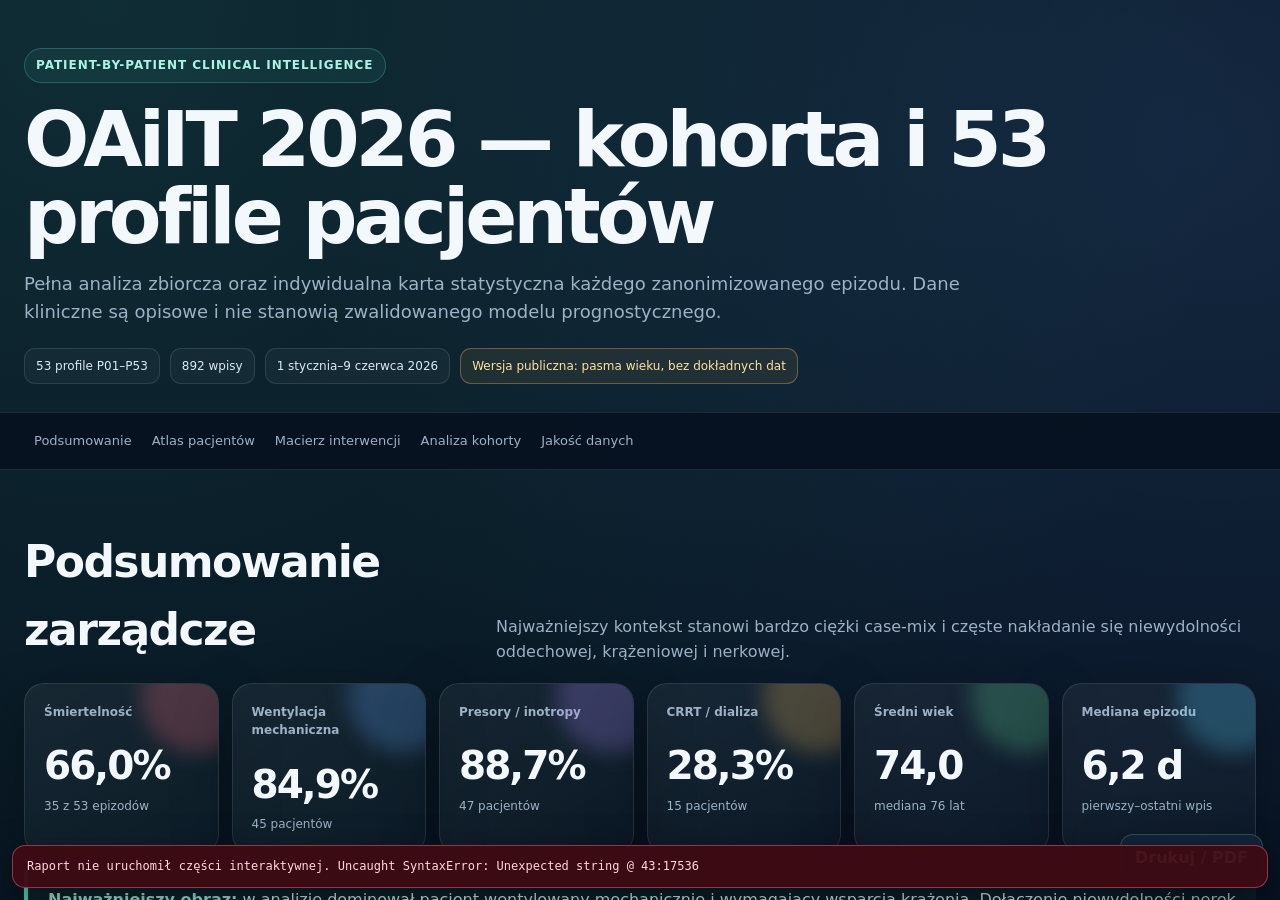
==== raport-oit/index.html @ 773fa081 "Fix iOS report rendering and add runtime diagnostics" ====
<!doctype html>
<html lang="pl">
<head>
<meta charset="utf-8">
<meta name="viewport" content="width=device-width,initial-scale=1,viewport-fit=cover">
<meta name="theme-color" content="#07111f">
<meta http-equiv="Cache-Control" content="no-cache, no-store, must-revalidate">
<meta http-equiv="Pragma" content="no-cache">
<meta http-equiv="Expires" content="0">
<title>OAiIT 2026 — ładowanie atlasu pacjentów</title>
<style>
html,body{height:100%;margin:0;background:#06111f;color:#f3f8fd;font-family:Inter,system-ui,-apple-system,BlinkMacSystemFont,"Segoe UI",sans-serif}
.wrap{height:100%;display:grid;place-items:center;padding:24px;text-align:center;box-sizing:border-box}.card{max-width:520px;padding:28px;border:1px solid rgba(255,255,255,.12);border-radius:22px;background:linear-gradient(145deg,rgba(255,255,255,.06),rgba(255,255,255,.02));box-shadow:0 20px 60px rgba(0,0,0,.35)}.spinner{width:48px;height:48px;border-radius:50%;border:4px solid rgba(255,255,255,.12);border-top-color:#4ad8b8;margin:0 auto 18px;animation:s .8s linear infinite}@keyframes s{to{transform:rotate(360deg)}}h1{font-size:24px;margin:0 0 8px}p{color:#9eb1c5;margin:0}.err{color:#ff9aa6;margin-top:14px;font-size:13px;white-space:pre-wrap}.report-frame{position:fixed;inset:0;width:100%;height:100%;border:0;background:#06111f}.runtime-error{position:fixed;z-index:99999;left:12px;right:12px;bottom:12px;padding:12px 14px;border:1px solid rgba(255,109,125,.45);border-radius:13px;background:rgba(62,11,20,.96);color:#ffd9dd;font:12px/1.45 ui-monospace,SFMono-Regular,Menlo,monospace;box-shadow:0 14px 40px rgba(0,0,0,.45);white-space:pre-wrap}
</style>
</head>
<body>
<div class="wrap" id="loader"><div class="card"><div class="spinner"></div><h1>Ładowanie nowej wersji raportu</h1><p>Atlas 53 pacjentów i analiza kohorty.</p><div class="err" id="err"></div></div></div>
<script>
(async()=>{
  const errorEl=document.getElementById('err');
  try{
    const v='20260711-v3';
    const urls=Array.from({length:7},(_,i)=>`v2/part-${i+1}.txt?${v}`);
    const parts=await Promise.all(urls.map(async u=>{
      const r=await fetch(u,{cache:'no-store'});
      if(!r.ok)throw new Error(`${u}: HTTP ${r.status}`);
      return r.text();
    }));
    let html=parts.join('');
    if(!html.includes('const DATA=')||!html.includes('renderAtlas();renderMatrix();renderCohort()')){
      throw new Error('Pobrano niekompletny raport.');
    }
    const probe=`<script>window.__oitErrors=[];window.addEventListener('error',function(e){window.__oitErrors.push((e.message||'Błąd JavaScript')+' @ '+(e.lineno||'?')+':'+(e.colno||'?'));});window.addEventListener('unhandledrejection',function(e){window.__oitErrors.push('Promise: '+String(e.reason||'nieznany błąd'));});<\/script>`;
    html=html.replace('<head>','<head>'+probe);
    const frame=document.createElement('iframe');
    frame.className='report-frame';
    frame.title='OAiIT 2026 — Atlas pacjentów i analiza kohorty';
    frame.srcdoc=html;
    frame.addEventListener('load',()=>{
      setTimeout(()=>{
        try{
          const d=frame.contentDocument;
          const cards=d?.querySelectorAll('#patientGrid .patient-card').length||0;
          const rows=d?.querySelectorAll('#matrixBody tr').length||0;
          const charts=d?.querySelectorAll('.chart svg').length||0;
          if(cards===0||rows===0||charts===0){
            const errors=frame.contentWindow?.__oitErrors||[];
            const banner=document.createElement('div');
            banner.className='runtime-error';
            banner.textContent='Raport nie uruchomił części interaktywnej. '+(errors.length?errors.join('\n'):`karty=${cards}, wiersze=${rows}, wykresy=${charts}`);
            document.body.appendChild(banner);
          }
        }catch(e){console.error('Kontrola raportu:',e);}
      },500);
    });
    document.body.replaceChildren(frame);
  }catch(e){
    console.error(e);
    errorEl.textContent='Nie udało się załadować raportu. '+e.message;
  }
})();
</script>
</body>
</html>
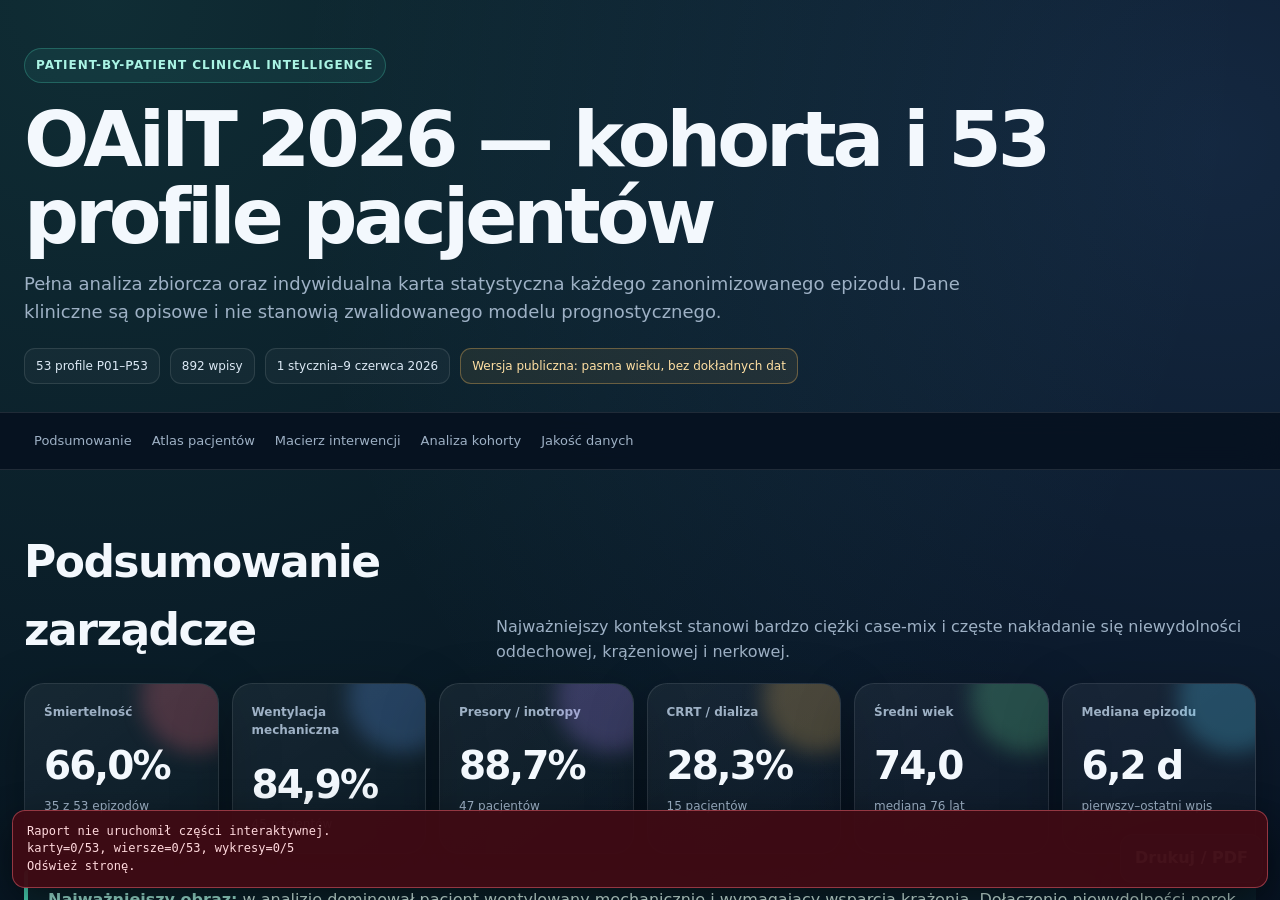
==== commit e72d0772: "Run OAiIT report scripts reliably on mobile Safari" ====
--- a/raport-oit/index.html
+++ b/raport-oit/index.html
@@ -9,56 +9,139 @@
 <meta http-equiv="Expires" content="0">
 <title>OAiIT 2026 — ładowanie atlasu pacjentów</title>
 <style>
-html,body{height:100%;margin:0;background:#06111f;color:#f3f8fd;font-family:Inter,system-ui,-apple-system,BlinkMacSystemFont,"Segoe UI",sans-serif}
-.wrap{height:100%;display:grid;place-items:center;padding:24px;text-align:center;box-sizing:border-box}.card{max-width:520px;padding:28px;border:1px solid rgba(255,255,255,.12);border-radius:22px;background:linear-gradient(145deg,rgba(255,255,255,.06),rgba(255,255,255,.02));box-shadow:0 20px 60px rgba(0,0,0,.35)}.spinner{width:48px;height:48px;border-radius:50%;border:4px solid rgba(255,255,255,.12);border-top-color:#4ad8b8;margin:0 auto 18px;animation:s .8s linear infinite}@keyframes s{to{transform:rotate(360deg)}}h1{font-size:24px;margin:0 0 8px}p{color:#9eb1c5;margin:0}.err{color:#ff9aa6;margin-top:14px;font-size:13px;white-space:pre-wrap}.report-frame{position:fixed;inset:0;width:100%;height:100%;border:0;background:#06111f}.runtime-error{position:fixed;z-index:99999;left:12px;right:12px;bottom:12px;padding:12px 14px;border:1px solid rgba(255,109,125,.45);border-radius:13px;background:rgba(62,11,20,.96);color:#ffd9dd;font:12px/1.45 ui-monospace,SFMono-Regular,Menlo,monospace;box-shadow:0 14px 40px rgba(0,0,0,.45);white-space:pre-wrap}
+html,body{height:100%;margin:0;background:#06111f;color:#f3f8fd;font-family:Inter,system-ui,-apple-system,BlinkMacSystemFont,"Segoe UI",sans-serif;overflow:hidden}.wrap{height:100%;display:grid;place-items:center;padding:24px;text-align:center;box-sizing:border-box}.card{max-width:520px;padding:28px;border:1px solid rgba(255,255,255,.12);border-radius:22px;background:linear-gradient(145deg,rgba(255,255,255,.06),rgba(255,255,255,.02));box-shadow:0 20px 60px rgba(0,0,0,.35)}.spinner{width:48px;height:48px;border-radius:50%;border:4px solid rgba(255,255,255,.12);border-top-color:#4ad8b8;margin:0 auto 18px;animation:s .8s linear infinite}@keyframes s{to{transform:rotate(360deg)}}h1{font-size:24px;margin:0 0 8px}p{color:#9eb1c5;margin:0}.err{color:#ff9aa6;margin-top:14px;font-size:13px;white-space:pre-wrap}.report-frame{position:fixed;inset:0;width:100%;height:100%;height:100dvh;border:0;background:#06111f}.runtime-error{position:fixed;z-index:99999;left:12px;right:12px;bottom:calc(12px + env(safe-area-inset-bottom));padding:12px 14px;border:1px solid rgba(255,109,125,.45);border-radius:13px;background:rgba(62,11,20,.97);color:#ffd9dd;font:12px/1.45 ui-monospace,SFMono-Regular,Menlo,monospace;box-shadow:0 14px 40px rgba(0,0,0,.45);white-space:pre-wrap}
 </style>
 </head>
 <body>
-<div class="wrap" id="loader"><div class="card"><div class="spinner"></div><h1>Ładowanie nowej wersji raportu</h1><p>Atlas 53 pacjentów i analiza kohorty.</p><div class="err" id="err"></div></div></div>
+<div class="wrap" id="loader"><div class="card"><div class="spinner"></div><h1>Ładowanie raportu</h1><p>Atlas 53 pacjentów i analiza kohorty.</p><div class="err" id="err"></div></div></div>
 <script>
 (async()=>{
+  const VERSION='20260711-v4';
   const errorEl=document.getElementById('err');
+  let frame=null;
+
+  function fatal(message){
+    console.error(message);
+    if(errorEl) errorEl.textContent='Nie udało się uruchomić raportu.\n'+message+'\nOdśwież stronę.';
+  }
+
+  function runtimeError(message){
+    let banner=document.getElementById('runtime-error');
+    if(!banner){
+      banner=document.createElement('div');
+      banner.id='runtime-error';
+      banner.className='runtime-error';
+      document.body.appendChild(banner);
+    }
+    banner.textContent='Raport nie uruchomił części interaktywnej.\n'+message+'\nOdśwież stronę.';
+  }
+
+  function scriptDefinition(node){
+    return {
+      attributes:[...node.attributes].map(attribute=>[attribute.name,attribute.value]),
+      source:node.textContent||''
+    };
+  }
+
+  async function appendScript(doc,definition){
+    const script=doc.createElement('script');
+    for(const [name,value] of definition.attributes){
+      if(name==='src') script.setAttribute(name,new URL(value,location.href).href);
+      else script.setAttribute(name,value);
+    }
+    if(script.getAttribute('src')){
+      await new Promise((resolve,reject)=>{
+        script.addEventListener('load',resolve,{once:true});
+        script.addEventListener('error',()=>reject(new Error('Nie załadowano skryptu: '+script.getAttribute('src'))),{once:true});
+        doc.body.appendChild(script);
+      });
+    }else{
+      script.textContent=definition.source;
+      doc.body.appendChild(script);
+    }
+  }
+
   try{
-    const v='20260711-v3';
-    const urls=Array.from({length:7},(_,i)=>`v2/part-${i+1}.txt?${v}`);
-    const parts=await Promise.all(urls.map(async u=>{
-      const r=await fetch(u,{cache:'no-store'});
-      if(!r.ok)throw new Error(`${u}: HTTP ${r.status}`);
-      return r.text();
+    const urls=Array.from({length:7},(_,index)=>`v2/part-${index+1}.txt?${VERSION}`);
+    const parts=await Promise.all(urls.map(async url=>{
+      const response=await fetch(url,{cache:'no-store'});
+      if(!response.ok) throw new Error(`${url}: HTTP ${response.status}`);
+      return response.text();
     }));
-    let html=parts.join('');
-    if(!html.includes('const DATA=')||!html.includes('renderAtlas();renderMatrix();renderCohort()')){
-      throw new Error('Pobrano niekompletny raport.');
+    const source=parts.join('');
+
+    if(!source.includes('id="patientGrid"')||!source.includes('id="matrixBody"')||!source.includes('renderAtlas();renderMatrix();renderCohort()')){
+      throw new Error('Pobrane fragmenty raportu są niepełne.');
     }
-    const probe=`<script>window.__oitErrors=[];window.addEventListener('error',function(e){window.__oitErrors.push((e.message||'Błąd JavaScript')+' @ '+(e.lineno||'?')+':'+(e.colno||'?'));});window.addEventListener('unhandledrejection',function(e){window.__oitErrors.push('Promise: '+String(e.reason||'nieznany błąd'));});<\/script>`;
-    html=html.replace('<head>','<head>'+probe);
-    const frame=document.createElement('iframe');
+
+    const parsed=new DOMParser().parseFromString(source,'text/html');
+    const definitions=[...parsed.querySelectorAll('script')].map(scriptDefinition);
+    parsed.querySelectorAll('script').forEach(node=>node.remove());
+    if(!definitions.length) throw new Error('W raporcie nie znaleziono skryptu uruchamiającego.');
+
+    frame=document.createElement('iframe');
     frame.className='report-frame';
     frame.title='OAiIT 2026 — Atlas pacjentów i analiza kohorty';
-    frame.srcdoc=html;
-    frame.addEventListener('load',()=>{
-      setTimeout(()=>{
-        try{
-          const d=frame.contentDocument;
-          const cards=d?.querySelectorAll('#patientGrid .patient-card').length||0;
-          const rows=d?.querySelectorAll('#matrixBody tr').length||0;
-          const charts=d?.querySelectorAll('.chart svg').length||0;
-          if(cards===0||rows===0||charts===0){
-            const errors=frame.contentWindow?.__oitErrors||[];
-            const banner=document.createElement('div');
-            banner.className='runtime-error';
-            banner.textContent='Raport nie uruchomił części interaktywnej. '+(errors.length?errors.join('\n'):`karty=${cards}, wiersze=${rows}, wykresy=${charts}`);
-            document.body.appendChild(banner);
-          }
-        }catch(e){console.error('Kontrola raportu:',e);}
-      },500);
+    frame.setAttribute('scrolling','yes');
+    document.body.replaceChildren(frame);
+
+    const win=frame.contentWindow;
+    const doc=frame.contentDocument;
+    if(!win||!doc) throw new Error('Przeglądarka nie udostępniła dokumentu raportu.');
+
+    const captured=[];
+    win.addEventListener('error',event=>{
+      const message=(event.message||'Błąd JavaScript')+' @ '+(event.lineno||'?')+':'+(event.colno||'?');
+      captured.push(message);
+      runtimeError(captured.join('\n'));
     });
-    document.body.replaceChildren(frame);
-  }catch(e){
-    console.error(e);
-    errorEl.textContent='Nie udało się załadować raportu. '+e.message;
+    win.addEventListener('unhandledrejection',event=>{
+      const reason=event.reason&&event.reason.message?event.reason.message:String(event.reason||'nieznany błąd');
+      captured.push('Promise: '+reason);
+      runtimeError(captured.join('\n'));
+    });
+
+    doc.open();
+    doc.write('<!doctype html><html lang="pl"><head></head><body></body></html>');
+    doc.close();
+    doc.documentElement.lang=parsed.documentElement.lang||'pl';
+    doc.head.innerHTML=parsed.head.innerHTML;
+    doc.body.innerHTML=parsed.body.innerHTML;
+
+    const mobileFix=doc.createElement('style');
+    mobileFix.textContent=`
+      @media(max-width:850px){
+        .print{position:static!important;display:block!important;width:max-content;margin:14px 14px 0 auto!important;padding:9px 12px!important;box-shadow:none!important}
+        .chart{min-height:220px}
+        .shell{padding-bottom:calc(70px + env(safe-area-inset-bottom))!important}
+      }
+      @media print{.print{display:none!important}}
+    `;
+    doc.head.appendChild(mobileFix);
+
+    for(const definition of definitions) await appendScript(doc,definition);
+
+    const verify=()=>{
+      const cards=doc.querySelectorAll('#patientGrid .patient-card').length;
+      const rows=doc.querySelectorAll('#matrixBody tr').length;
+      const charts=doc.querySelectorAll('.chart svg').length;
+      if(cards!==53||rows!==53||charts<5){
+        runtimeError(captured.length?captured.join('\n'):`karty=${cards}/53, wiersze=${rows}/53, wykresy=${charts}/5`);
+        return false;
+      }
+      const banner=document.getElementById('runtime-error');
+      if(banner) banner.remove();
+      return true;
+    };
+
+    win.requestAnimationFrame(()=>win.requestAnimationFrame(()=>{
+      if(!verify()) win.setTimeout(verify,900);
+    }));
+  }catch(error){
+    if(frame) frame.remove();
+    fatal(error&&error.message?error.message:String(error));
   }
 })();
 </script>
 </body>
-</html>+</html>
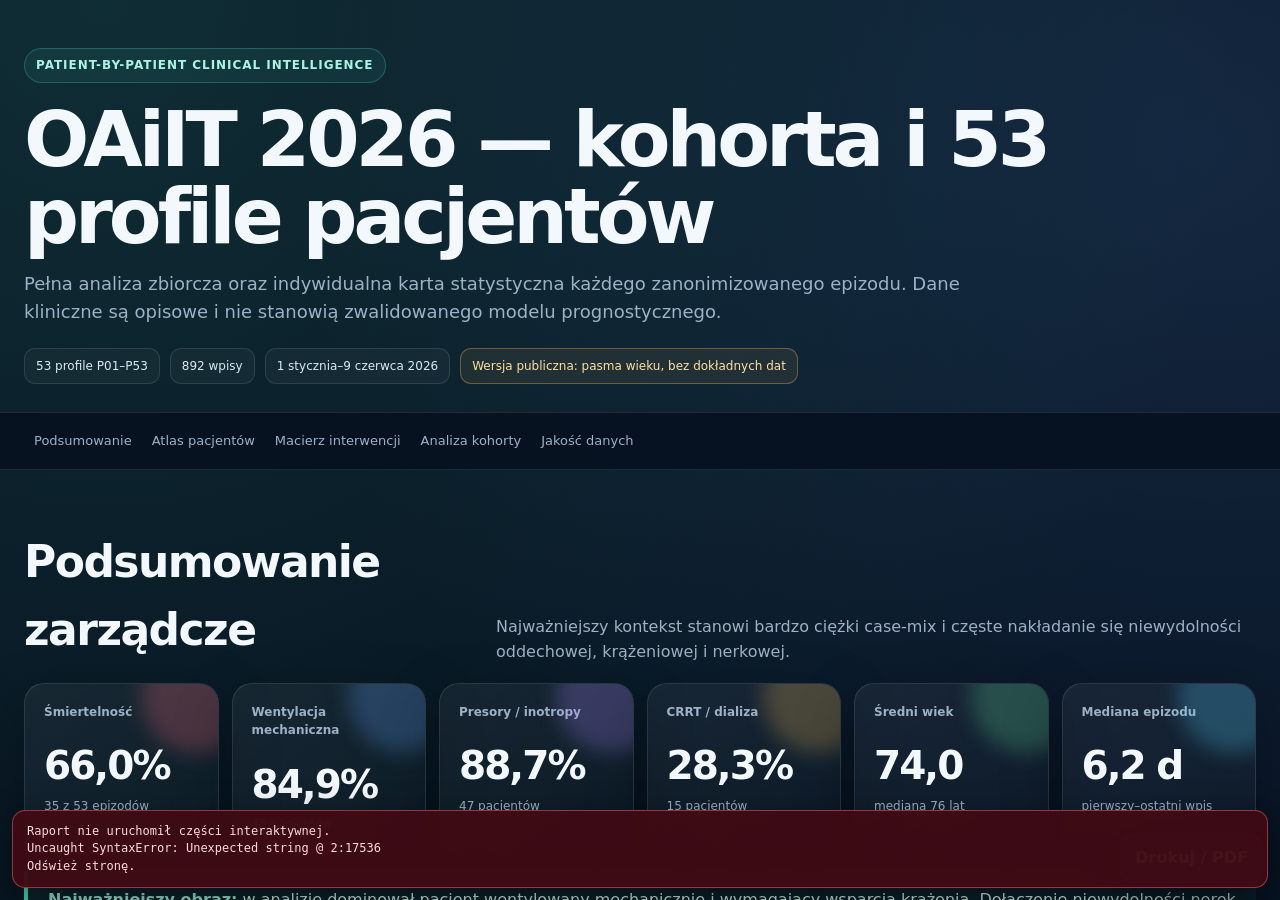
==== commit 4a0a259d: "Avoid document.write while bootstrapping OAiIT report" ====
--- a/raport-oit/index.html
+++ b/raport-oit/index.html
@@ -16,7 +16,7 @@
 <div class="wrap" id="loader"><div class="card"><div class="spinner"></div><h1>Ładowanie raportu</h1><p>Atlas 53 pacjentów i analiza kohorty.</p><div class="err" id="err"></div></div></div>
 <script>
 (async()=>{
-  const VERSION='20260711-v4';
+  const VERSION='20260711-v5';
   const errorEl=document.getElementById('err');
   let frame=null;
 
@@ -87,7 +87,26 @@
 
     const win=frame.contentWindow;
     const doc=frame.contentDocument;
-    if(!win||!doc) throw new Error('Przeglądarka nie udostępniła dokumentu raportu.');
+    if(!win||!doc||!doc.head||!doc.body) throw new Error('Przeglądarka nie udostępniła dokumentu raportu.');
+
+    doc.documentElement.lang=parsed.documentElement.lang||'pl';
+    doc.head.innerHTML=parsed.head.innerHTML;
+    doc.body.innerHTML=parsed.body.innerHTML;
+
+    const base=doc.createElement('base');
+    base.href=location.href;
+    doc.head.prepend(base);
+
+    const mobileFix=doc.createElement('style');
+    mobileFix.textContent=`
+      @media(max-width:850px){
+        .print{position:static!important;display:block!important;width:max-content;margin:14px 14px 0 auto!important;padding:9px 12px!important;box-shadow:none!important}
+        .chart{min-height:220px}
+        .shell{padding-bottom:calc(70px + env(safe-area-inset-bottom))!important}
+      }
+      @media print{.print{display:none!important}}
+    `;
+    doc.head.appendChild(mobileFix);
 
     const captured=[];
     win.addEventListener('error',event=>{
@@ -100,24 +119,6 @@
       captured.push('Promise: '+reason);
       runtimeError(captured.join('\n'));
     });
-
-    doc.open();
-    doc.write('<!doctype html><html lang="pl"><head></head><body></body></html>');
-    doc.close();
-    doc.documentElement.lang=parsed.documentElement.lang||'pl';
-    doc.head.innerHTML=parsed.head.innerHTML;
-    doc.body.innerHTML=parsed.body.innerHTML;
-
-    const mobileFix=doc.createElement('style');
-    mobileFix.textContent=`
-      @media(max-width:850px){
-        .print{position:static!important;display:block!important;width:max-content;margin:14px 14px 0 auto!important;padding:9px 12px!important;box-shadow:none!important}
-        .chart{min-height:220px}
-        .shell{padding-bottom:calc(70px + env(safe-area-inset-bottom))!important}
-      }
-      @media print{.print{display:none!important}}
-    `;
-    doc.head.appendChild(mobileFix);
 
     for(const definition of definitions) await appendScript(doc,definition);
 
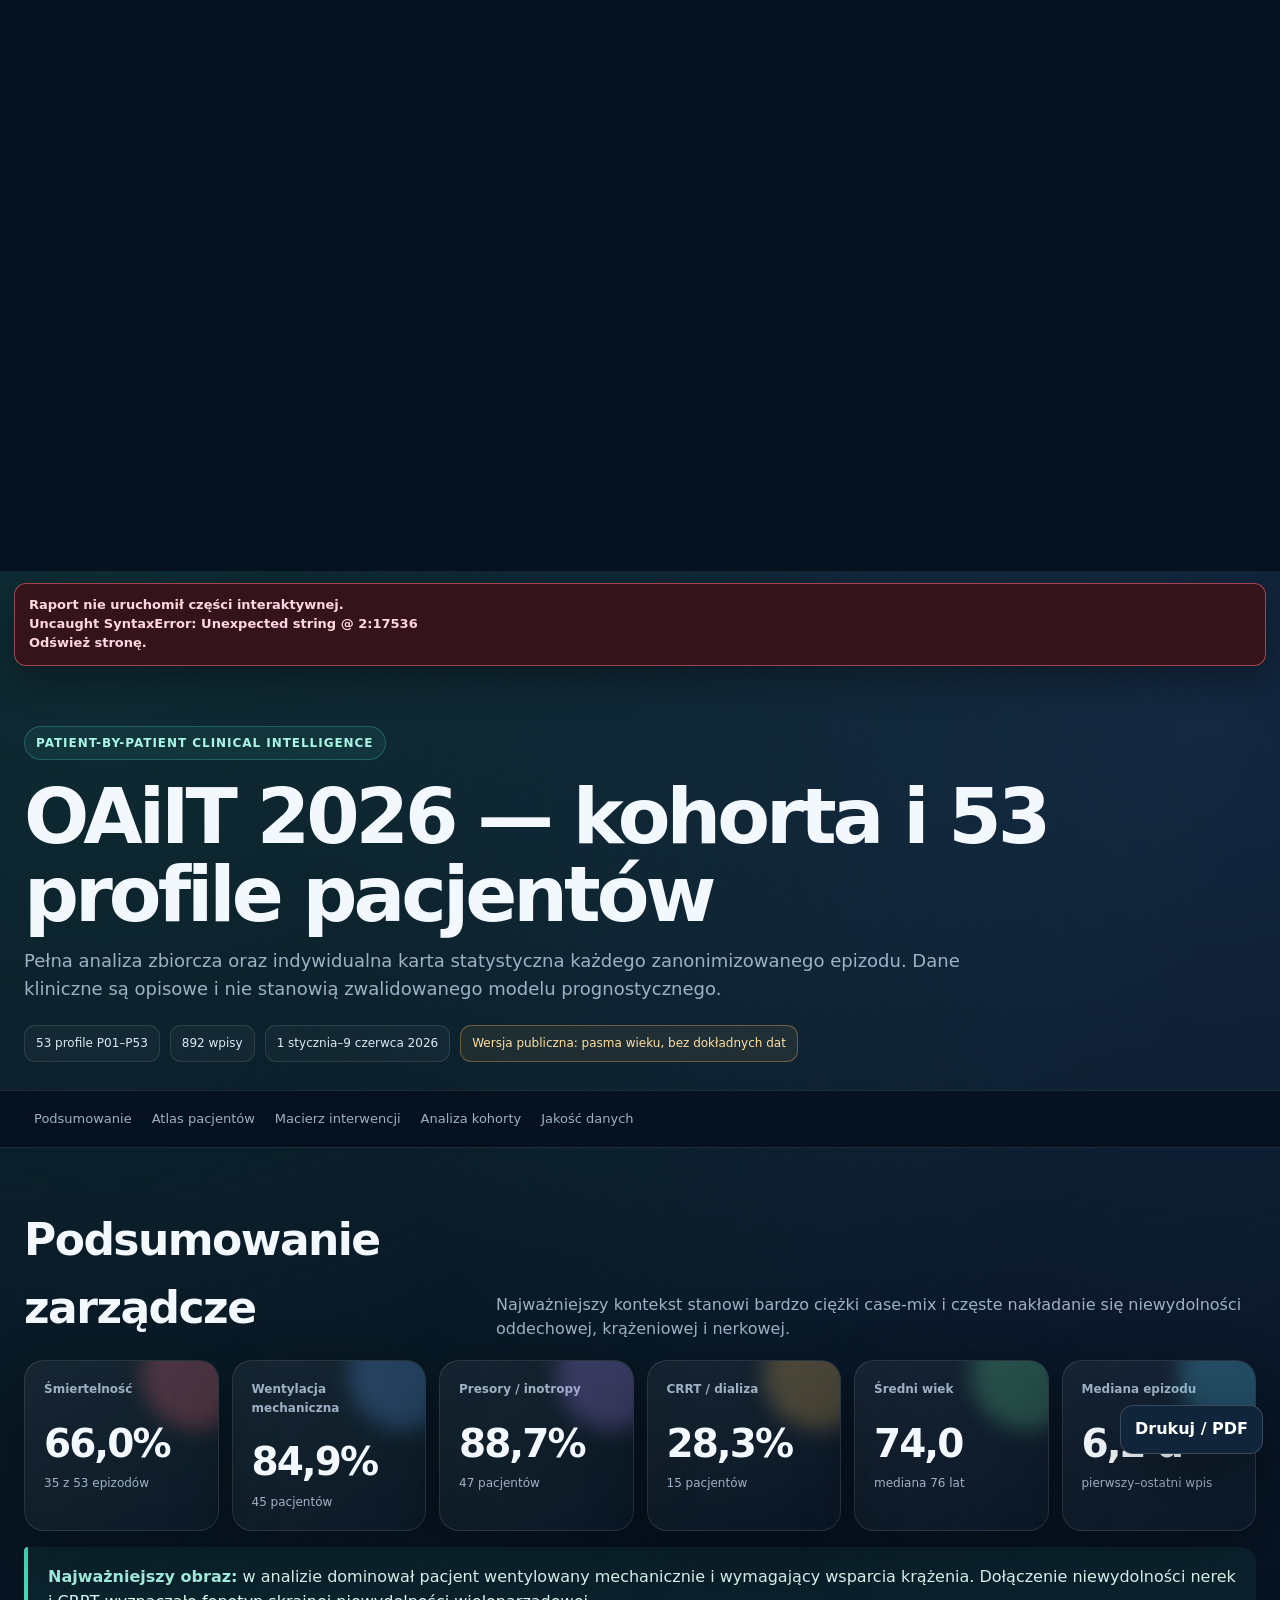
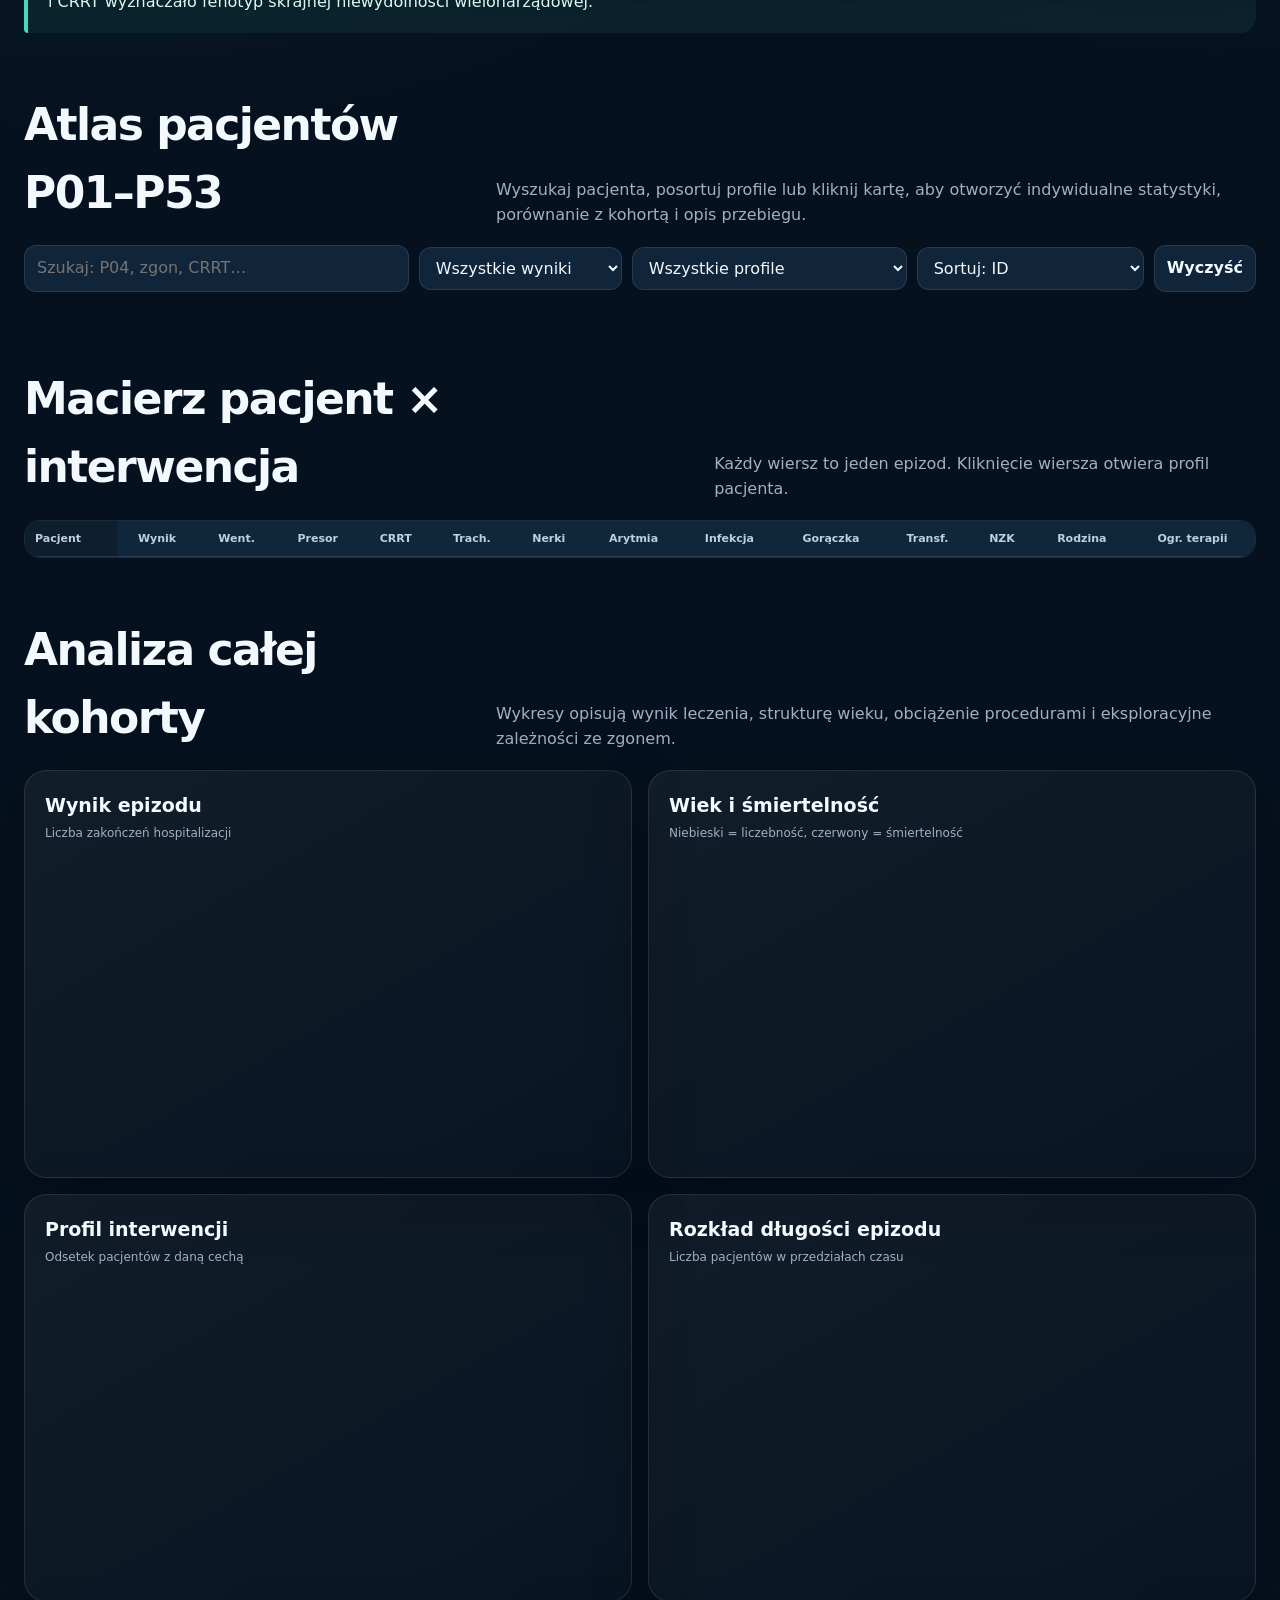
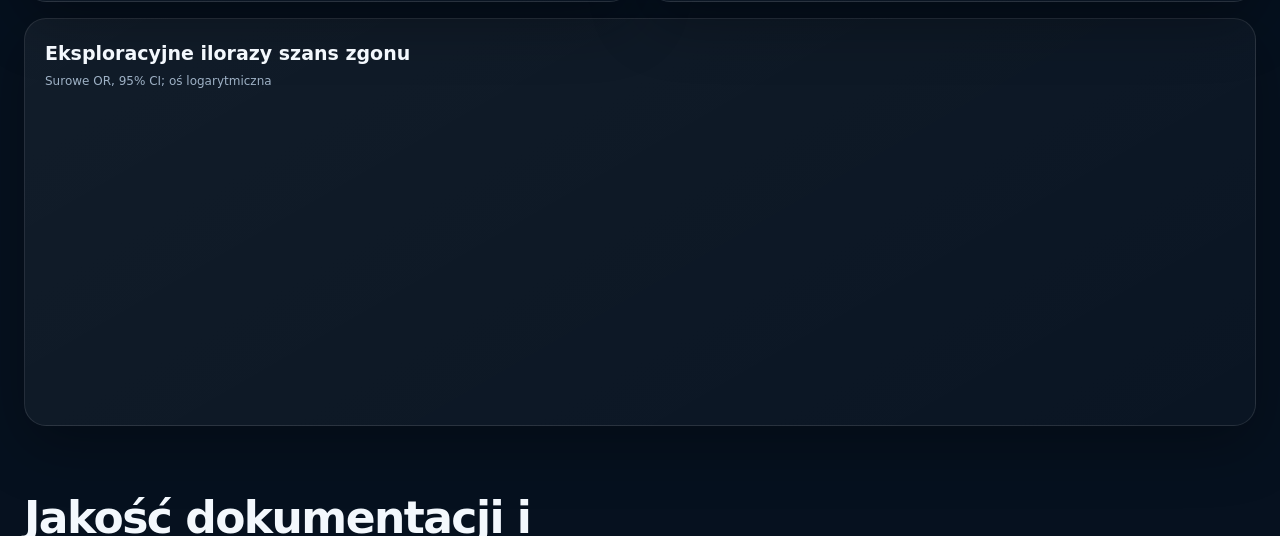
==== commit 3290850c: "Render OAiIT report directly and explicitly activate scripts" ====
--- a/raport-oit/index.html
+++ b/raport-oit/index.html
@@ -9,43 +9,43 @@
 <meta http-equiv="Expires" content="0">
 <title>OAiIT 2026 — ładowanie atlasu pacjentów</title>
 <style>
-html,body{height:100%;margin:0;background:#06111f;color:#f3f8fd;font-family:Inter,system-ui,-apple-system,BlinkMacSystemFont,"Segoe UI",sans-serif;overflow:hidden}.wrap{height:100%;display:grid;place-items:center;padding:24px;text-align:center;box-sizing:border-box}.card{max-width:520px;padding:28px;border:1px solid rgba(255,255,255,.12);border-radius:22px;background:linear-gradient(145deg,rgba(255,255,255,.06),rgba(255,255,255,.02));box-shadow:0 20px 60px rgba(0,0,0,.35)}.spinner{width:48px;height:48px;border-radius:50%;border:4px solid rgba(255,255,255,.12);border-top-color:#4ad8b8;margin:0 auto 18px;animation:s .8s linear infinite}@keyframes s{to{transform:rotate(360deg)}}h1{font-size:24px;margin:0 0 8px}p{color:#9eb1c5;margin:0}.err{color:#ff9aa6;margin-top:14px;font-size:13px;white-space:pre-wrap}.report-frame{position:fixed;inset:0;width:100%;height:100%;height:100dvh;border:0;background:#06111f}.runtime-error{position:fixed;z-index:99999;left:12px;right:12px;bottom:calc(12px + env(safe-area-inset-bottom));padding:12px 14px;border:1px solid rgba(255,109,125,.45);border-radius:13px;background:rgba(62,11,20,.97);color:#ffd9dd;font:12px/1.45 ui-monospace,SFMono-Regular,Menlo,monospace;box-shadow:0 14px 40px rgba(0,0,0,.45);white-space:pre-wrap}
+html,body{height:100%;margin:0;background:#06111f;color:#f3f8fd;font-family:Inter,system-ui,-apple-system,BlinkMacSystemFont,"Segoe UI",sans-serif}.wrap{height:100%;display:grid;place-items:center;padding:24px;text-align:center;box-sizing:border-box}.card{max-width:520px;padding:28px;border:1px solid rgba(255,255,255,.12);border-radius:22px;background:linear-gradient(145deg,rgba(255,255,255,.06),rgba(255,255,255,.02));box-shadow:0 20px 60px rgba(0,0,0,.35)}.spinner{width:48px;height:48px;border-radius:50%;border:4px solid rgba(255,255,255,.12);border-top-color:#4ad8b8;margin:0 auto 18px;animation:s .8s linear infinite}@keyframes s{to{transform:rotate(360deg)}}h1{font-size:24px;margin:0 0 8px}p{color:#9eb1c5;margin:0}.err{color:#ff9aa6;margin-top:14px;font-size:13px;white-space:pre-wrap}
 </style>
 </head>
 <body>
 <div class="wrap" id="loader"><div class="card"><div class="spinner"></div><h1>Ładowanie raportu</h1><p>Atlas 53 pacjentów i analiza kohorty.</p><div class="err" id="err"></div></div></div>
 <script>
 (async()=>{
-  const VERSION='20260711-v5';
-  const errorEl=document.getElementById('err');
-  let frame=null;
+  const VERSION='20260711-v6';
+  const initialError=document.getElementById('err');
+  let reportMounted=false;
 
-  function fatal(message){
-    console.error(message);
-    if(errorEl) errorEl.textContent='Nie udało się uruchomić raportu.\n'+message+'\nOdśwież stronę.';
+  function errorBox(message,kind='runtime'){
+    if(!reportMounted&&initialError){
+      initialError.textContent='Nie udało się uruchomić raportu.\n'+message+'\nOdśwież stronę.';
+      return;
+    }
+    let banner=document.getElementById('report-runtime-error');
+    if(!banner){
+      banner=document.createElement('div');
+      banner.id='report-runtime-error';
+      banner.setAttribute('role','alert');
+      banner.style.cssText='position:relative;z-index:99999;margin:12px 14px;padding:12px 14px;border:1px solid rgba(255,109,125,.55);border-radius:12px;background:#34131b;color:#ffd7dc;font:600 13px/1.45 system-ui,-apple-system,sans-serif;white-space:pre-wrap;box-shadow:0 14px 36px rgba(0,0,0,.35)';
+      document.body.prepend(banner);
+    }
+    banner.textContent=(kind==='fatal'?'Nie udało się uruchomić raportu.':'Raport nie uruchomił części interaktywnej.')+'\n'+message+'\nOdśwież stronę.';
   }
 
-  function runtimeError(message){
-    let banner=document.getElementById('runtime-error');
-    if(!banner){
-      banner=document.createElement('div');
-      banner.id='runtime-error';
-      banner.className='runtime-error';
-      document.body.appendChild(banner);
-    }
-    banner.textContent='Raport nie uruchomił części interaktywnej.\n'+message+'\nOdśwież stronę.';
-  }
-
-  function scriptDefinition(node){
+  function definition(node){
     return {
       attributes:[...node.attributes].map(attribute=>[attribute.name,attribute.value]),
       source:node.textContent||''
     };
   }
 
-  async function appendScript(doc,definition){
-    const script=doc.createElement('script');
-    for(const [name,value] of definition.attributes){
+  async function activateScript(item){
+    const script=document.createElement('script');
+    for(const [name,value] of item.attributes){
       if(name==='src') script.setAttribute(name,new URL(value,location.href).href);
       else script.setAttribute(name,value);
     }
@@ -53,11 +53,11 @@
       await new Promise((resolve,reject)=>{
         script.addEventListener('load',resolve,{once:true});
         script.addEventListener('error',()=>reject(new Error('Nie załadowano skryptu: '+script.getAttribute('src'))),{once:true});
-        doc.body.appendChild(script);
+        document.body.appendChild(script);
       });
     }else{
-      script.textContent=definition.source;
-      doc.body.appendChild(script);
+      script.textContent=item.source;
+      document.body.appendChild(script);
     }
   }
 
@@ -75,29 +75,16 @@
     }
 
     const parsed=new DOMParser().parseFromString(source,'text/html');
-    const definitions=[...parsed.querySelectorAll('script')].map(scriptDefinition);
+    const scripts=[...parsed.querySelectorAll('script')].map(definition);
     parsed.querySelectorAll('script').forEach(node=>node.remove());
-    if(!definitions.length) throw new Error('W raporcie nie znaleziono skryptu uruchamiającego.');
+    if(!scripts.length) throw new Error('W raporcie nie znaleziono skryptu uruchamiającego.');
 
-    frame=document.createElement('iframe');
-    frame.className='report-frame';
-    frame.title='OAiIT 2026 — Atlas pacjentów i analiza kohorty';
-    frame.setAttribute('scrolling','yes');
-    document.body.replaceChildren(frame);
+    document.documentElement.lang=parsed.documentElement.lang||'pl';
+    document.head.innerHTML=parsed.head.innerHTML;
+    document.body.innerHTML=parsed.body.innerHTML;
+    reportMounted=true;
 
-    const win=frame.contentWindow;
-    const doc=frame.contentDocument;
-    if(!win||!doc||!doc.head||!doc.body) throw new Error('Przeglądarka nie udostępniła dokumentu raportu.');
-
-    doc.documentElement.lang=parsed.documentElement.lang||'pl';
-    doc.head.innerHTML=parsed.head.innerHTML;
-    doc.body.innerHTML=parsed.body.innerHTML;
-
-    const base=doc.createElement('base');
-    base.href=location.href;
-    doc.head.prepend(base);
-
-    const mobileFix=doc.createElement('style');
+    const mobileFix=document.createElement('style');
     mobileFix.textContent=`
       @media(max-width:850px){
         .print{position:static!important;display:block!important;width:max-content;margin:14px 14px 0 auto!important;padding:9px 12px!important;box-shadow:none!important}
@@ -106,41 +93,41 @@
       }
       @media print{.print{display:none!important}}
     `;
-    doc.head.appendChild(mobileFix);
+    document.head.appendChild(mobileFix);
 
     const captured=[];
-    win.addEventListener('error',event=>{
+    window.addEventListener('error',event=>{
       const message=(event.message||'Błąd JavaScript')+' @ '+(event.lineno||'?')+':'+(event.colno||'?');
       captured.push(message);
-      runtimeError(captured.join('\n'));
+      errorBox(captured.join('\n'));
     });
-    win.addEventListener('unhandledrejection',event=>{
+    window.addEventListener('unhandledrejection',event=>{
       const reason=event.reason&&event.reason.message?event.reason.message:String(event.reason||'nieznany błąd');
       captured.push('Promise: '+reason);
-      runtimeError(captured.join('\n'));
+      errorBox(captured.join('\n'));
     });
 
-    for(const definition of definitions) await appendScript(doc,definition);
+    for(const script of scripts) await activateScript(script);
 
     const verify=()=>{
-      const cards=doc.querySelectorAll('#patientGrid .patient-card').length;
-      const rows=doc.querySelectorAll('#matrixBody tr').length;
-      const charts=doc.querySelectorAll('.chart svg').length;
+      const cards=document.querySelectorAll('#patientGrid .patient-card').length;
+      const rows=document.querySelectorAll('#matrixBody tr').length;
+      const charts=document.querySelectorAll('.chart svg').length;
       if(cards!==53||rows!==53||charts<5){
-        runtimeError(captured.length?captured.join('\n'):`karty=${cards}/53, wiersze=${rows}/53, wykresy=${charts}/5`);
+        errorBox(captured.length?captured.join('\n'):`karty=${cards}/53, wiersze=${rows}/53, wykresy=${charts}/5`);
         return false;
       }
-      const banner=document.getElementById('runtime-error');
+      const banner=document.getElementById('report-runtime-error');
       if(banner) banner.remove();
       return true;
     };
 
-    win.requestAnimationFrame(()=>win.requestAnimationFrame(()=>{
-      if(!verify()) win.setTimeout(verify,900);
+    requestAnimationFrame(()=>requestAnimationFrame(()=>{
+      if(!verify()) setTimeout(verify,900);
     }));
   }catch(error){
-    if(frame) frame.remove();
-    fatal(error&&error.message?error.message:String(error));
+    console.error(error);
+    errorBox(error&&error.message?error.message:String(error),'fatal');
   }
 })();
 </script>
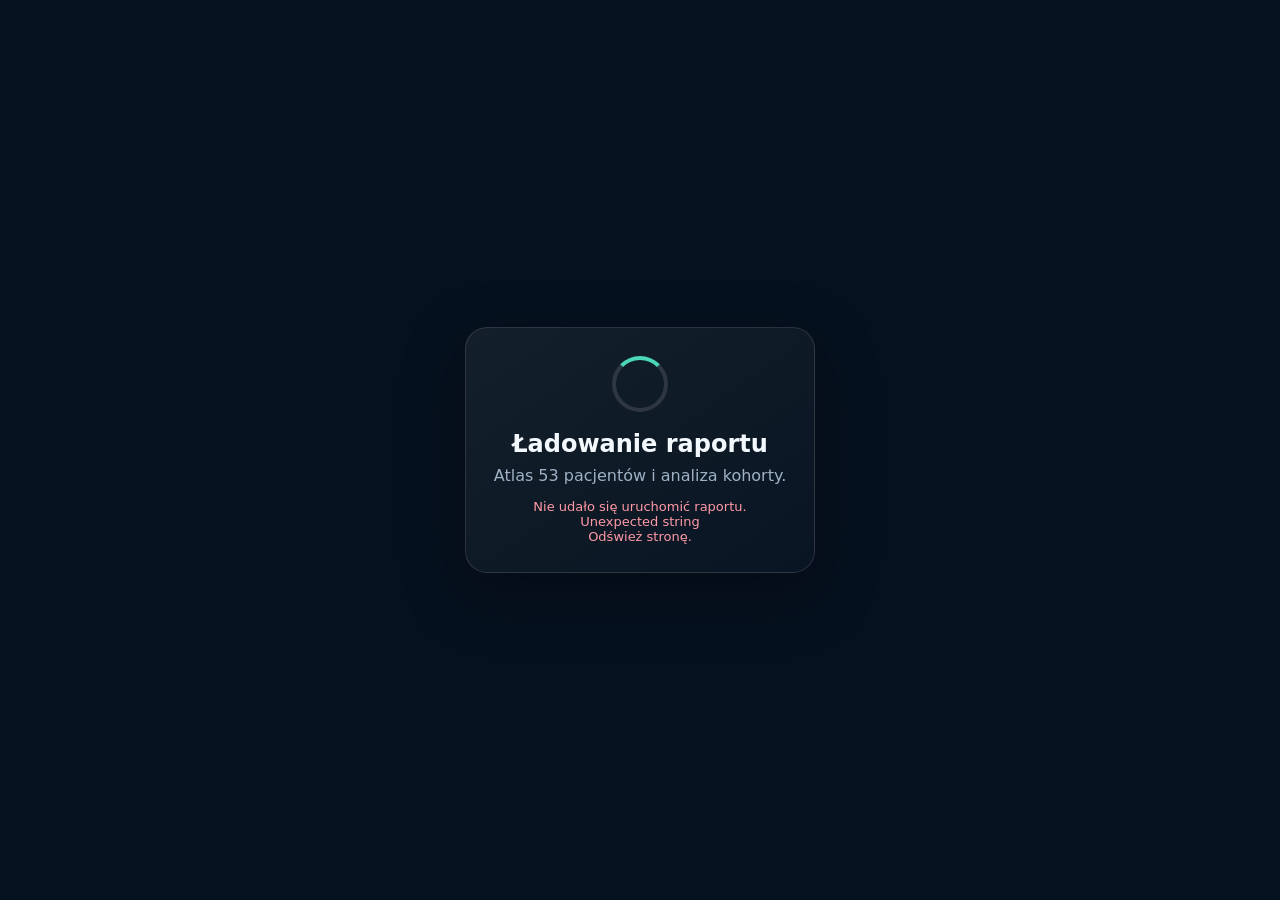
==== commit 6c57d29b: "Fix split report assembly across JavaScript token boundaries" ====
--- a/raport-oit/index.html
+++ b/raport-oit/index.html
@@ -16,7 +16,7 @@
 <div class="wrap" id="loader"><div class="card"><div class="spinner"></div><h1>Ładowanie raportu</h1><p>Atlas 53 pacjentów i analiza kohorty.</p><div class="err" id="err"></div></div></div>
 <script>
 (async()=>{
-  const VERSION='20260711-v6';
+  const VERSION='20260711-v7';
   const initialError=document.getElementById('err');
   let reportMounted=false;
 
@@ -68,7 +68,13 @@
       if(!response.ok) throw new Error(`${url}: HTTP ${response.status}`);
       return response.text();
     }));
-    const source=parts.join('');
+
+    // Fragmenty zostały podzielone także wewnątrz nazw pól JSON/JavaScript.
+    // GitHub przechowuje każdy plik z końcowym znakiem nowej linii; pozostawienie
+    // go na granicy fragmentów rozcina literał i powoduje SyntaxError w Safari.
+    const source=parts
+      .map(part=>part.replace(/^\uFEFF/,'').replace(/[\r\n]+$/,''))
+      .join('');
 
     if(!source.includes('id="patientGrid"')||!source.includes('id="matrixBody"')||!source.includes('renderAtlas();renderMatrix();renderCohort()')){
       throw new Error('Pobrane fragmenty raportu są niepełne.');
@@ -78,6 +84,12 @@
     const scripts=[...parsed.querySelectorAll('script')].map(definition);
     parsed.querySelectorAll('script').forEach(node=>node.remove());
     if(!scripts.length) throw new Error('W raporcie nie znaleziono skryptu uruchamiającego.');
+
+    // Kompilacja przed podmianą dokumentu daje czytelny błąd, zanim pojawi się
+    // częściowo wyrenderowany raport.
+    for(const script of scripts){
+      if(!script.attributes.some(([name])=>name==='src')) new Function(script.source);
+    }
 
     document.documentElement.lang=parsed.documentElement.lang||'pl';
     document.head.innerHTML=parsed.head.innerHTML;
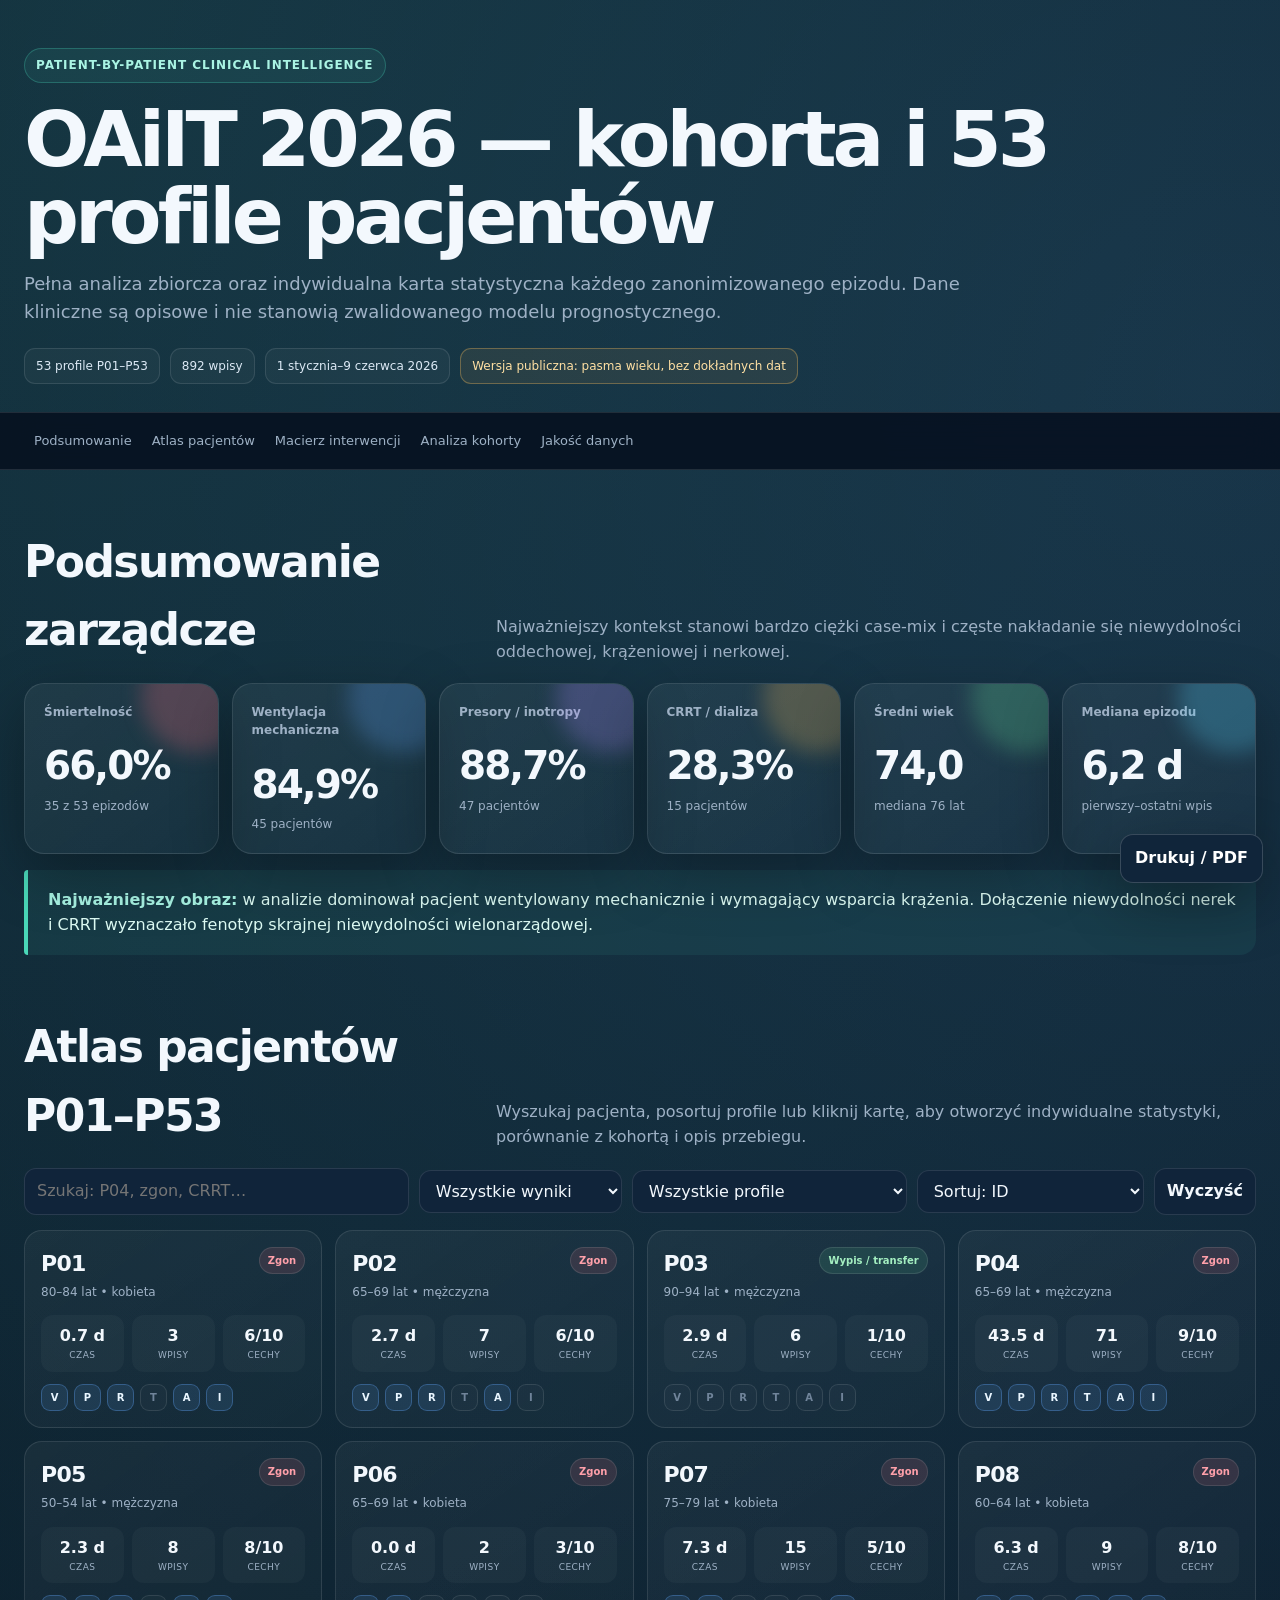
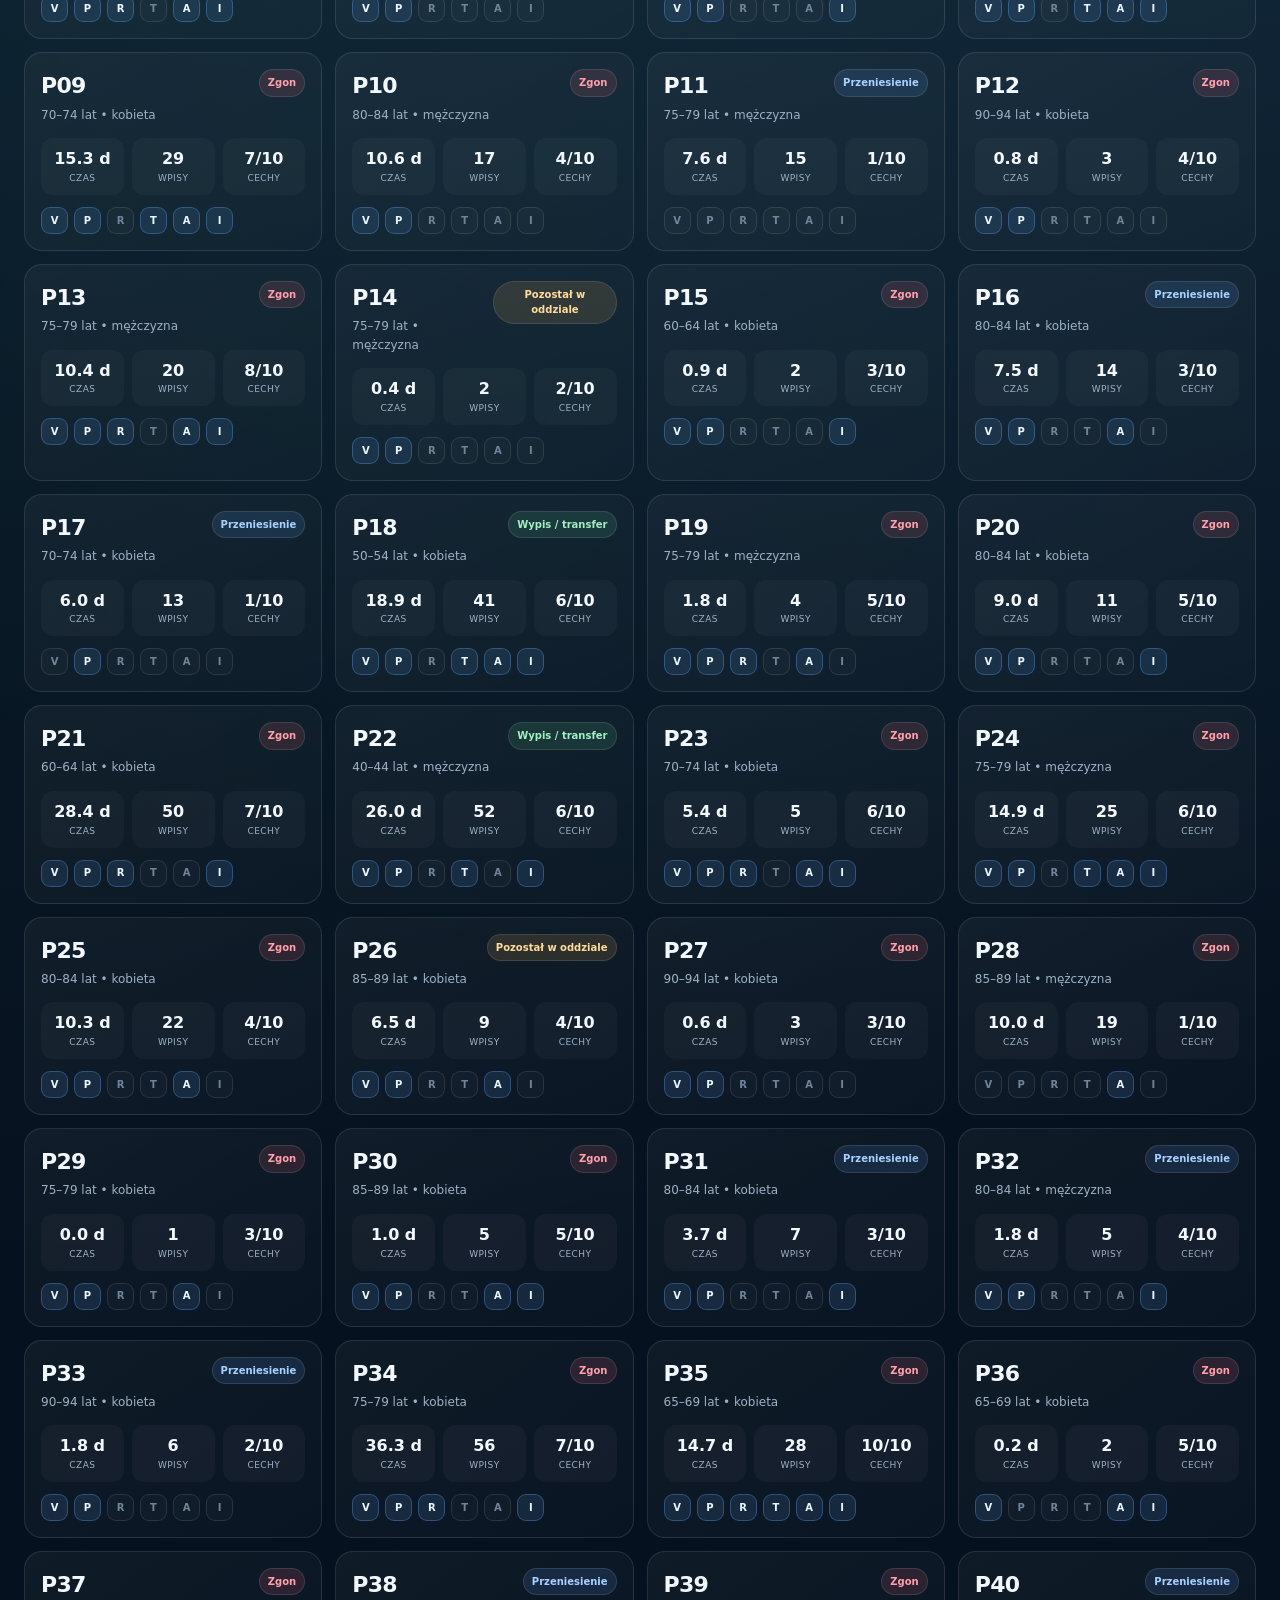
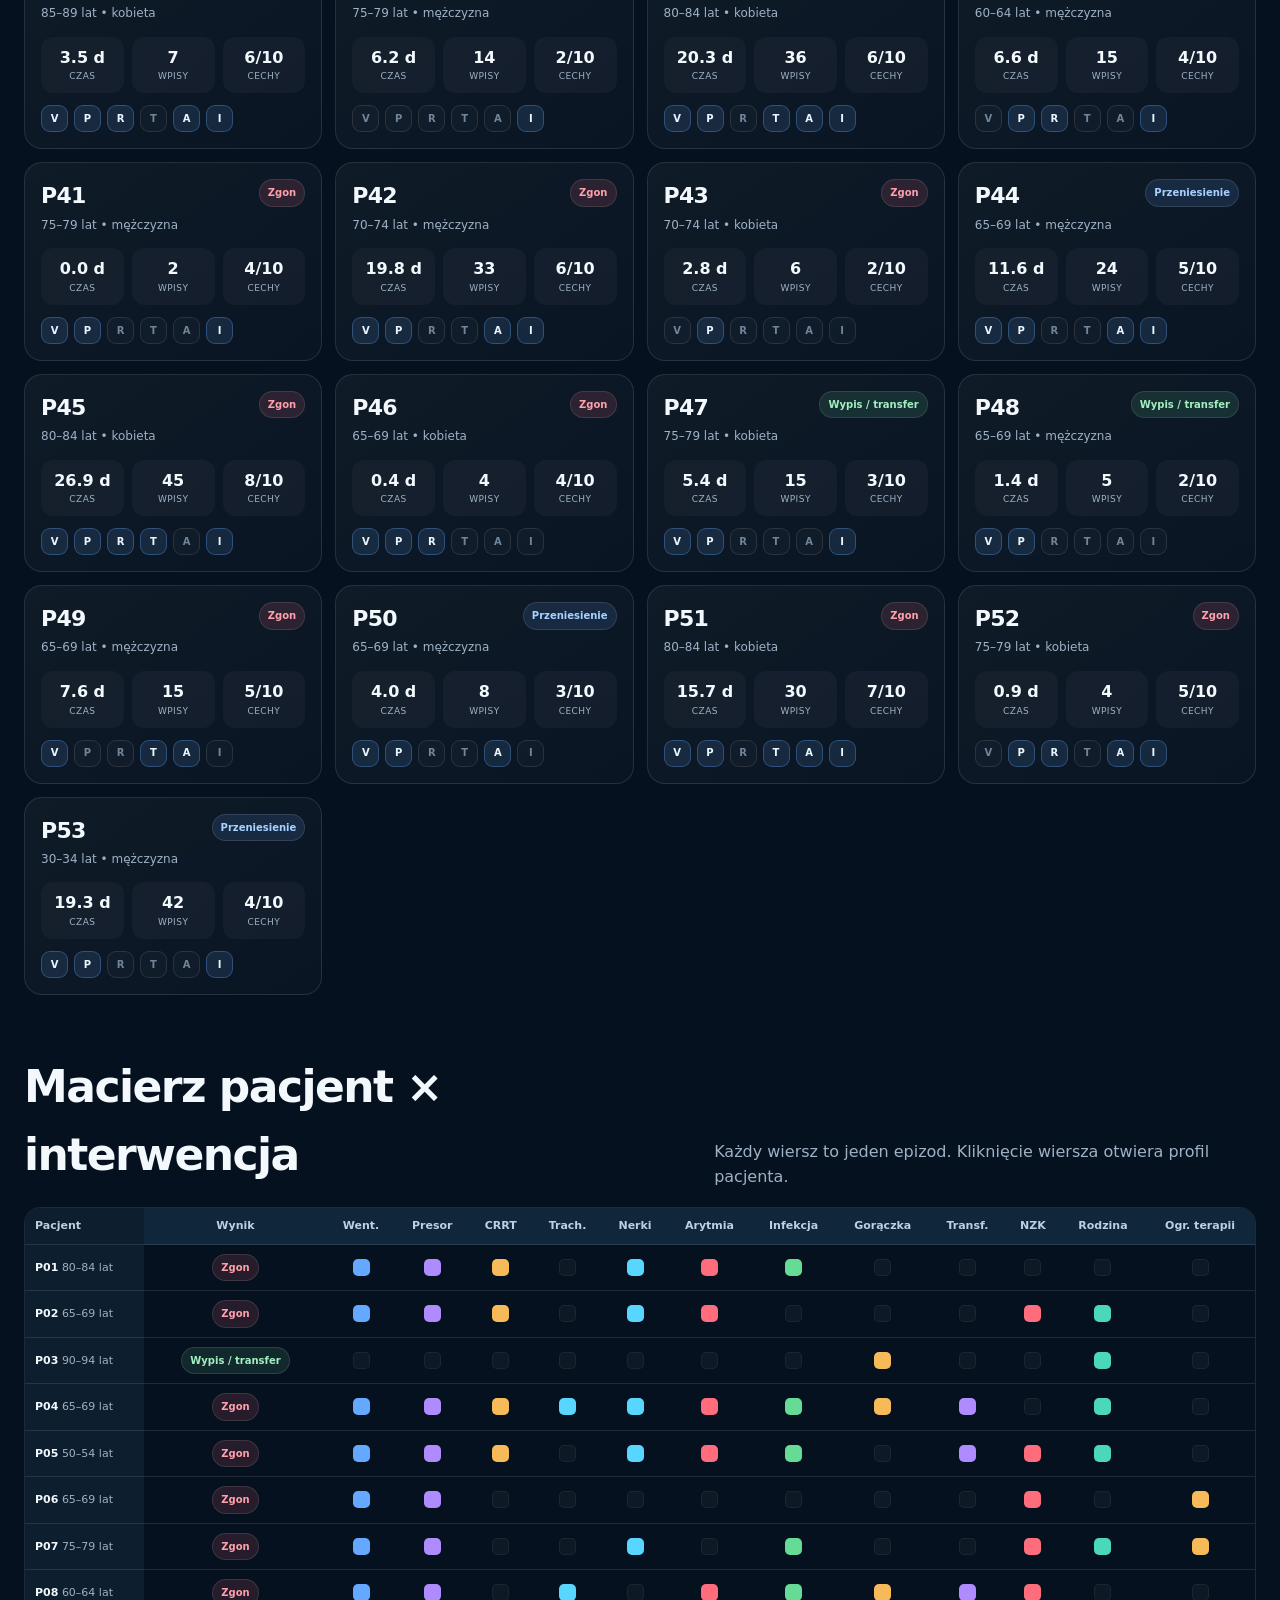
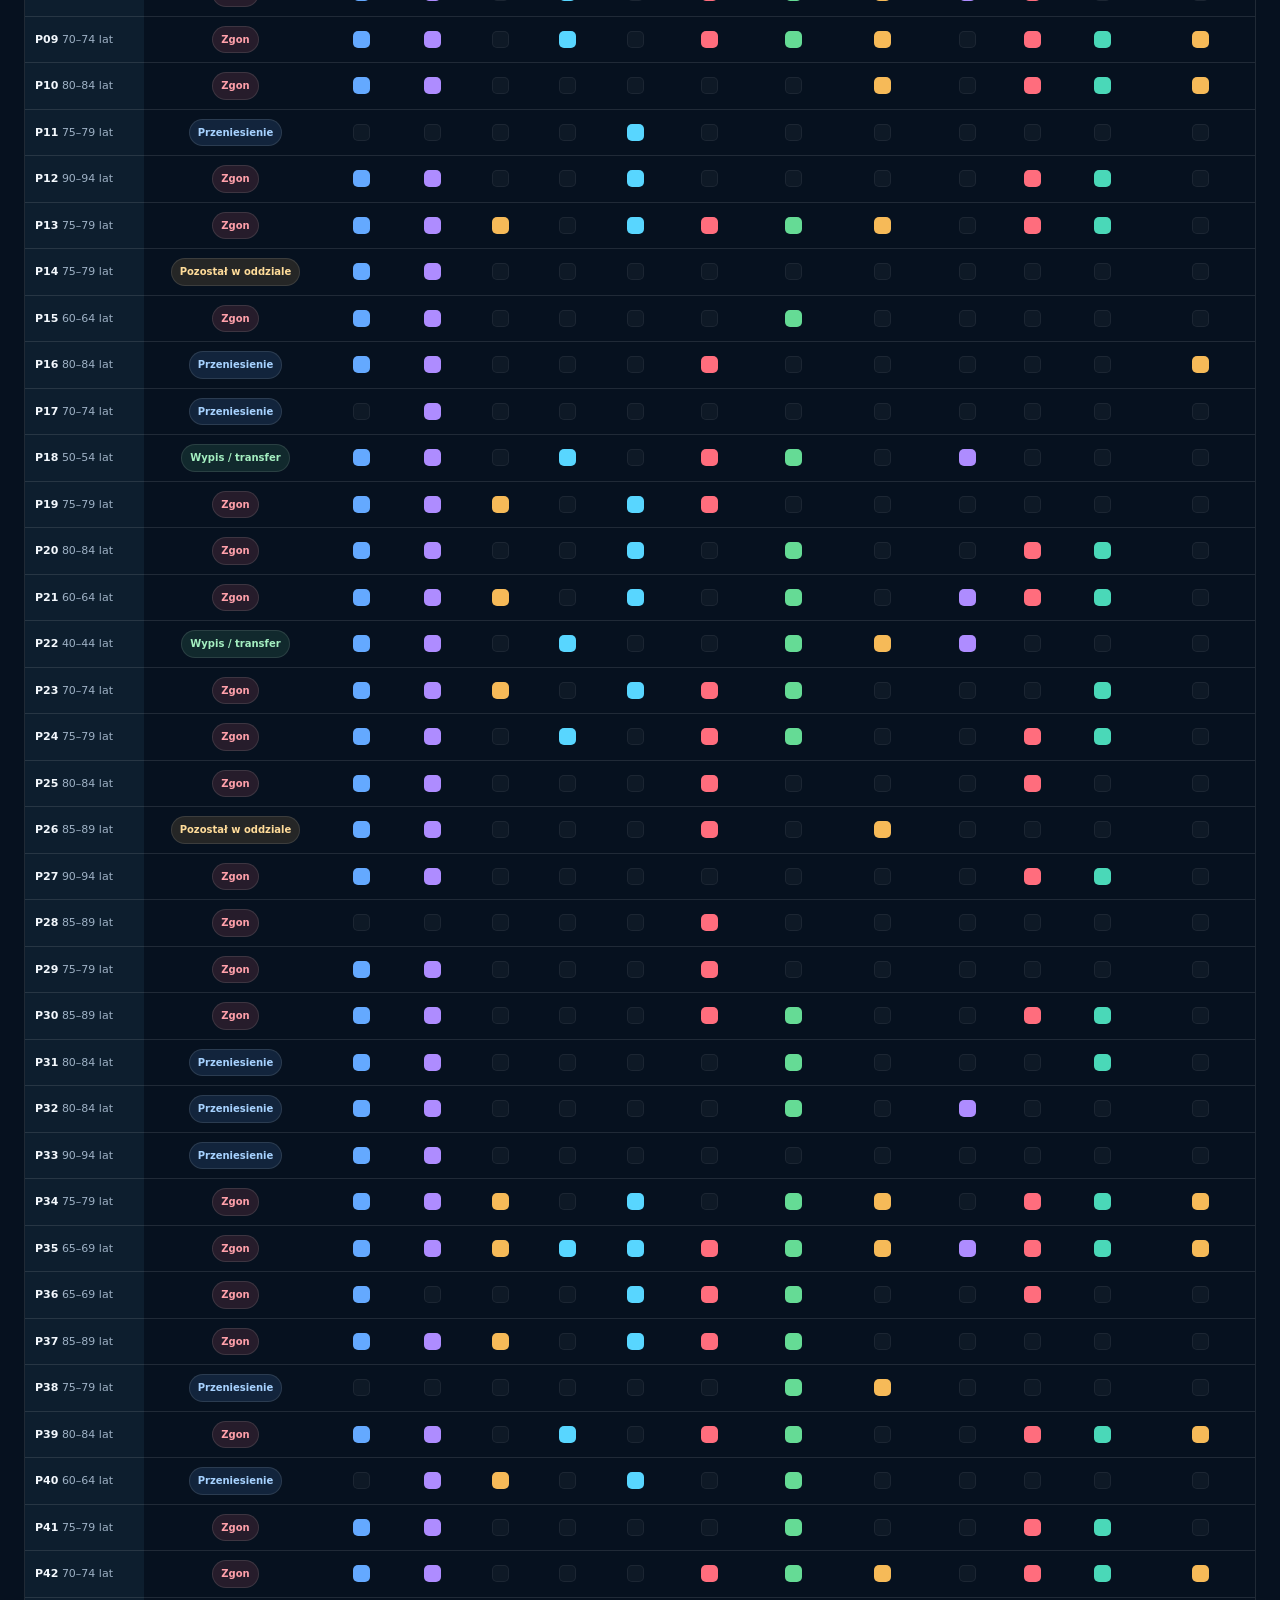
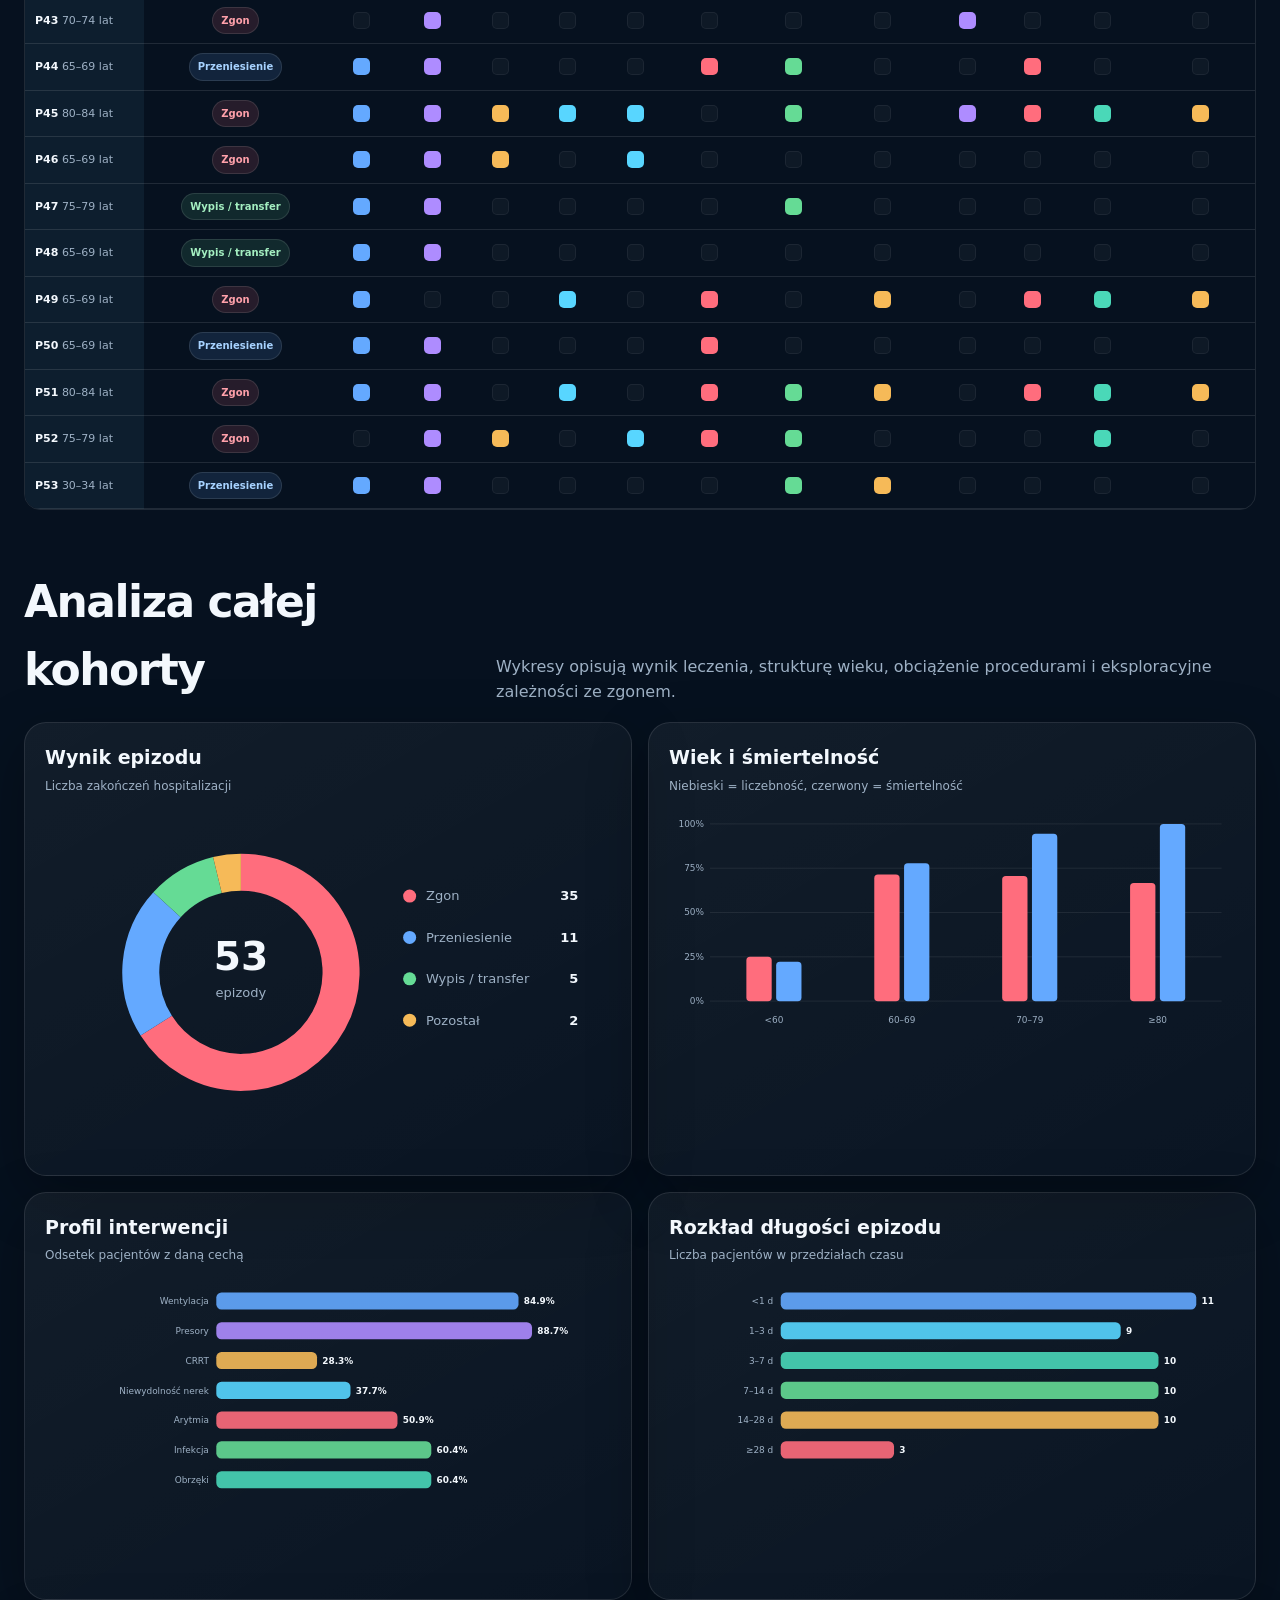
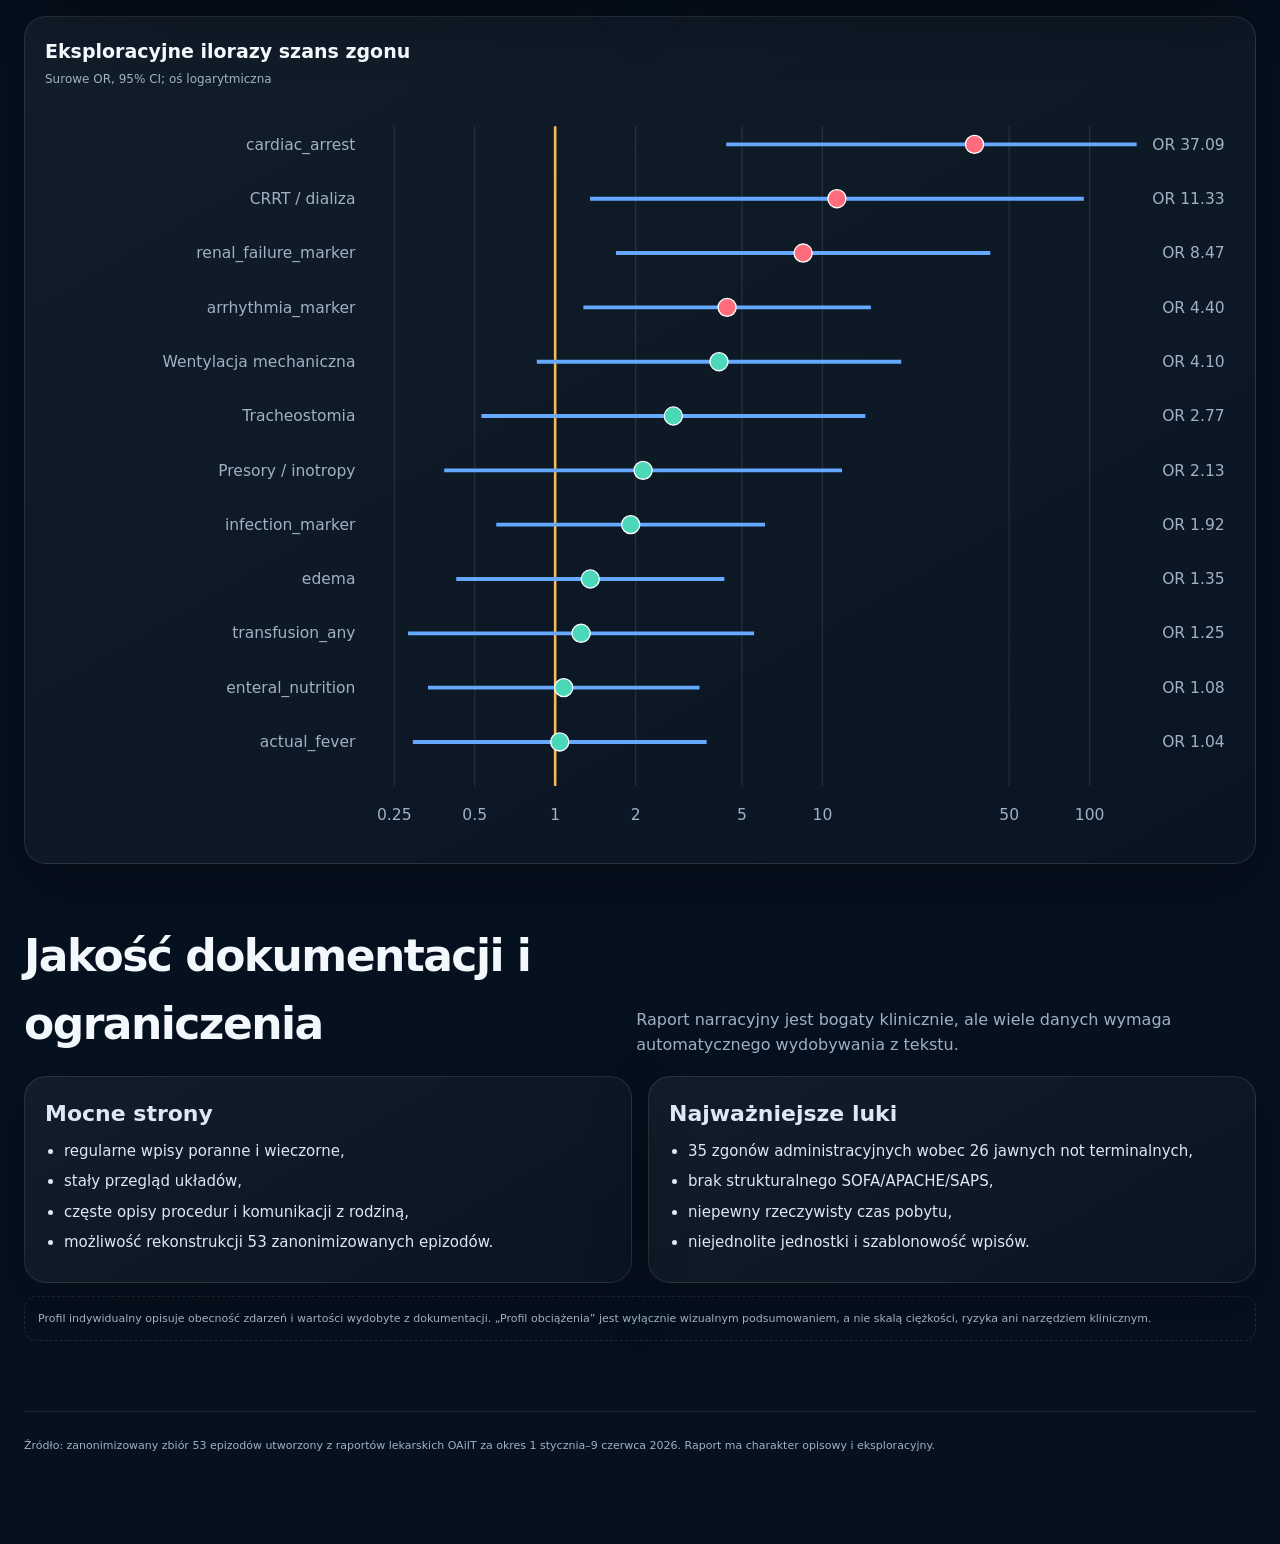
==== commit 2b71ba10: "Repair corrupted report fragment boundaries and validate embedded data" ====
--- a/raport-oit/index.html
+++ b/raport-oit/index.html
@@ -16,7 +16,7 @@
 <div class="wrap" id="loader"><div class="card"><div class="spinner"></div><h1>Ładowanie raportu</h1><p>Atlas 53 pacjentów i analiza kohorty.</p><div class="err" id="err"></div></div></div>
 <script>
 (async()=>{
-  const VERSION='20260711-v7';
+  const VERSION='20260711-v8';
   const initialError=document.getElementById('err');
   let reportMounted=false;
 
@@ -61,6 +61,46 @@
     }
   }
 
+  function repairFragments(parts){
+    const fixed=parts.map(part=>part.replace(/^\uFEFF/,'').replace(/[\r\n]+$/,''));
+
+    // part-2 zawierał błędną końcówkę P13, natomiast part-3 zaczyna się
+    // od prawidłowej kontynuacji nazwy pola „bronchoskopia”. Zachowujemy
+    // prawidłowy prefiks P13 i zastępujemy jego uszkodzoną końcówkę.
+    const marker='"bronchoskopia"';
+    const cut=fixed[1].lastIndexOf(marker);
+    if(cut<0||!fixed[2].startsWith('choskopia":')){
+      throw new Error('Nie rozpoznano granicy danych part-2/part-3.');
+    }
+    fixed[1]=fixed[1].slice(0,cut+5); // pozostawia dokładnie: "bron
+
+    // W part-4 i part-6 zapisano powtórzone znaki ": na początku
+    // fragmentu. Poprzedni fragment kończy się już dwukropkiem pola.
+    for(const index of [3,5]){
+      if(!fixed[index].startsWith('":')){
+        throw new Error(`Nie rozpoznano nadmiarowego prefiksu w part-${index+1}.`);
+      }
+      fixed[index]=fixed[index].slice(2);
+    }
+
+    return fixed.join('');
+  }
+
+  function validateInlineScript(source){
+    const dataPrefix='const DATA=';
+    const dataSuffix=';const P=DATA.';
+    const start=source.indexOf(dataPrefix);
+    const end=source.indexOf(dataSuffix,start+dataPrefix.length);
+    if(start>=0&&end>start){
+      const data=JSON.parse(source.slice(start+dataPrefix.length,end));
+      const ids=(data.patients||[]).map(patient=>patient.id_epizodu);
+      if(ids.length!==53||new Set(ids).size!==53||ids[0]!=='P01'||ids[52]!=='P53'){
+        throw new Error(`Nieprawidłowy zbiór pacjentów: ${ids.length} rekordów, ${new Set(ids).size} unikalnych ID.`);
+      }
+    }
+    new Function(source);
+  }
+
   try{
     const urls=Array.from({length:7},(_,index)=>`v2/part-${index+1}.txt?${VERSION}`);
     const parts=await Promise.all(urls.map(async url=>{
@@ -69,12 +109,7 @@
       return response.text();
     }));
 
-    // Fragmenty zostały podzielone także wewnątrz nazw pól JSON/JavaScript.
-    // GitHub przechowuje każdy plik z końcowym znakiem nowej linii; pozostawienie
-    // go na granicy fragmentów rozcina literał i powoduje SyntaxError w Safari.
-    const source=parts
-      .map(part=>part.replace(/^\uFEFF/,'').replace(/[\r\n]+$/,''))
-      .join('');
+    const source=repairFragments(parts);
 
     if(!source.includes('id="patientGrid"')||!source.includes('id="matrixBody"')||!source.includes('renderAtlas();renderMatrix();renderCohort()')){
       throw new Error('Pobrane fragmenty raportu są niepełne.');
@@ -85,10 +120,8 @@
     parsed.querySelectorAll('script').forEach(node=>node.remove());
     if(!scripts.length) throw new Error('W raporcie nie znaleziono skryptu uruchamiającego.');
 
-    // Kompilacja przed podmianą dokumentu daje czytelny błąd, zanim pojawi się
-    // częściowo wyrenderowany raport.
     for(const script of scripts){
-      if(!script.attributes.some(([name])=>name==='src')) new Function(script.source);
+      if(!script.attributes.some(([name])=>name==='src')) validateInlineScript(script.source);
     }
 
     document.documentElement.lang=parsed.documentElement.lang||'pl';
@@ -144,4 +177,4 @@
 })();
 </script>
 </body>
-</html>
+</html>
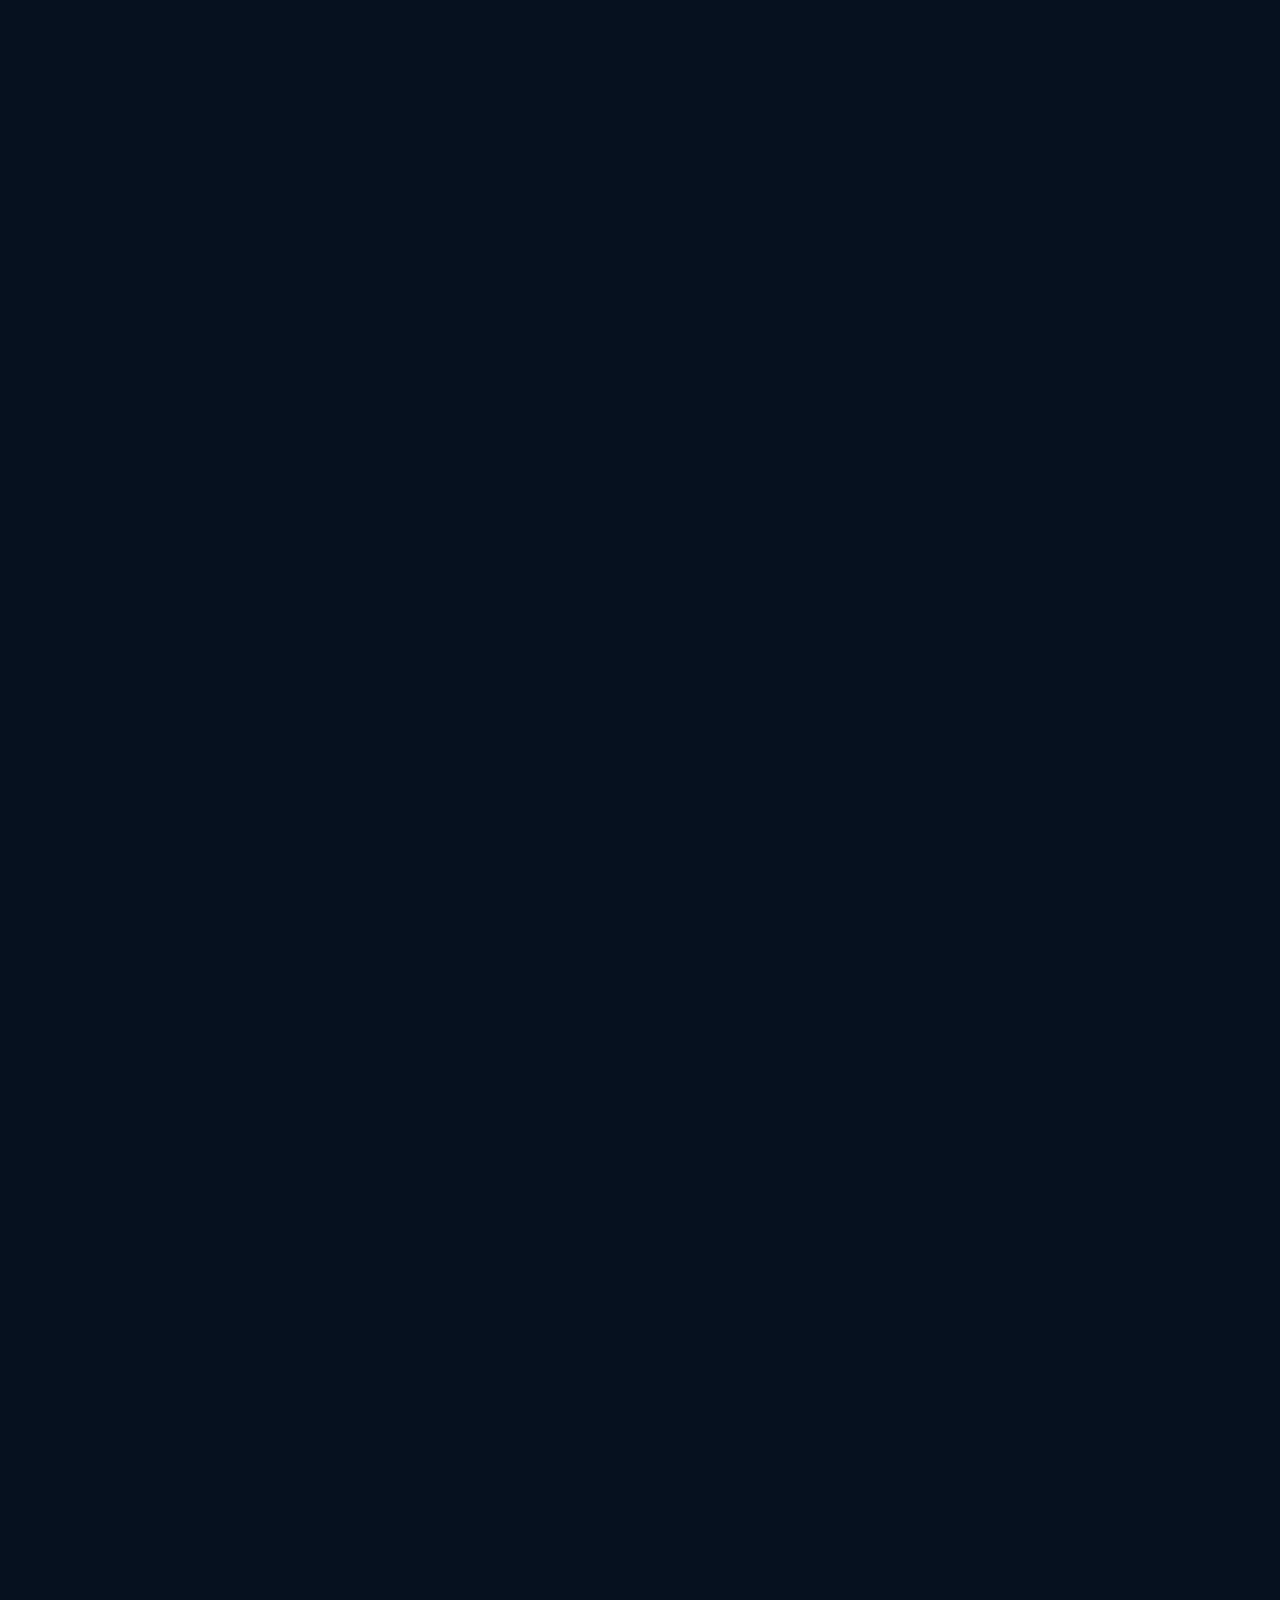
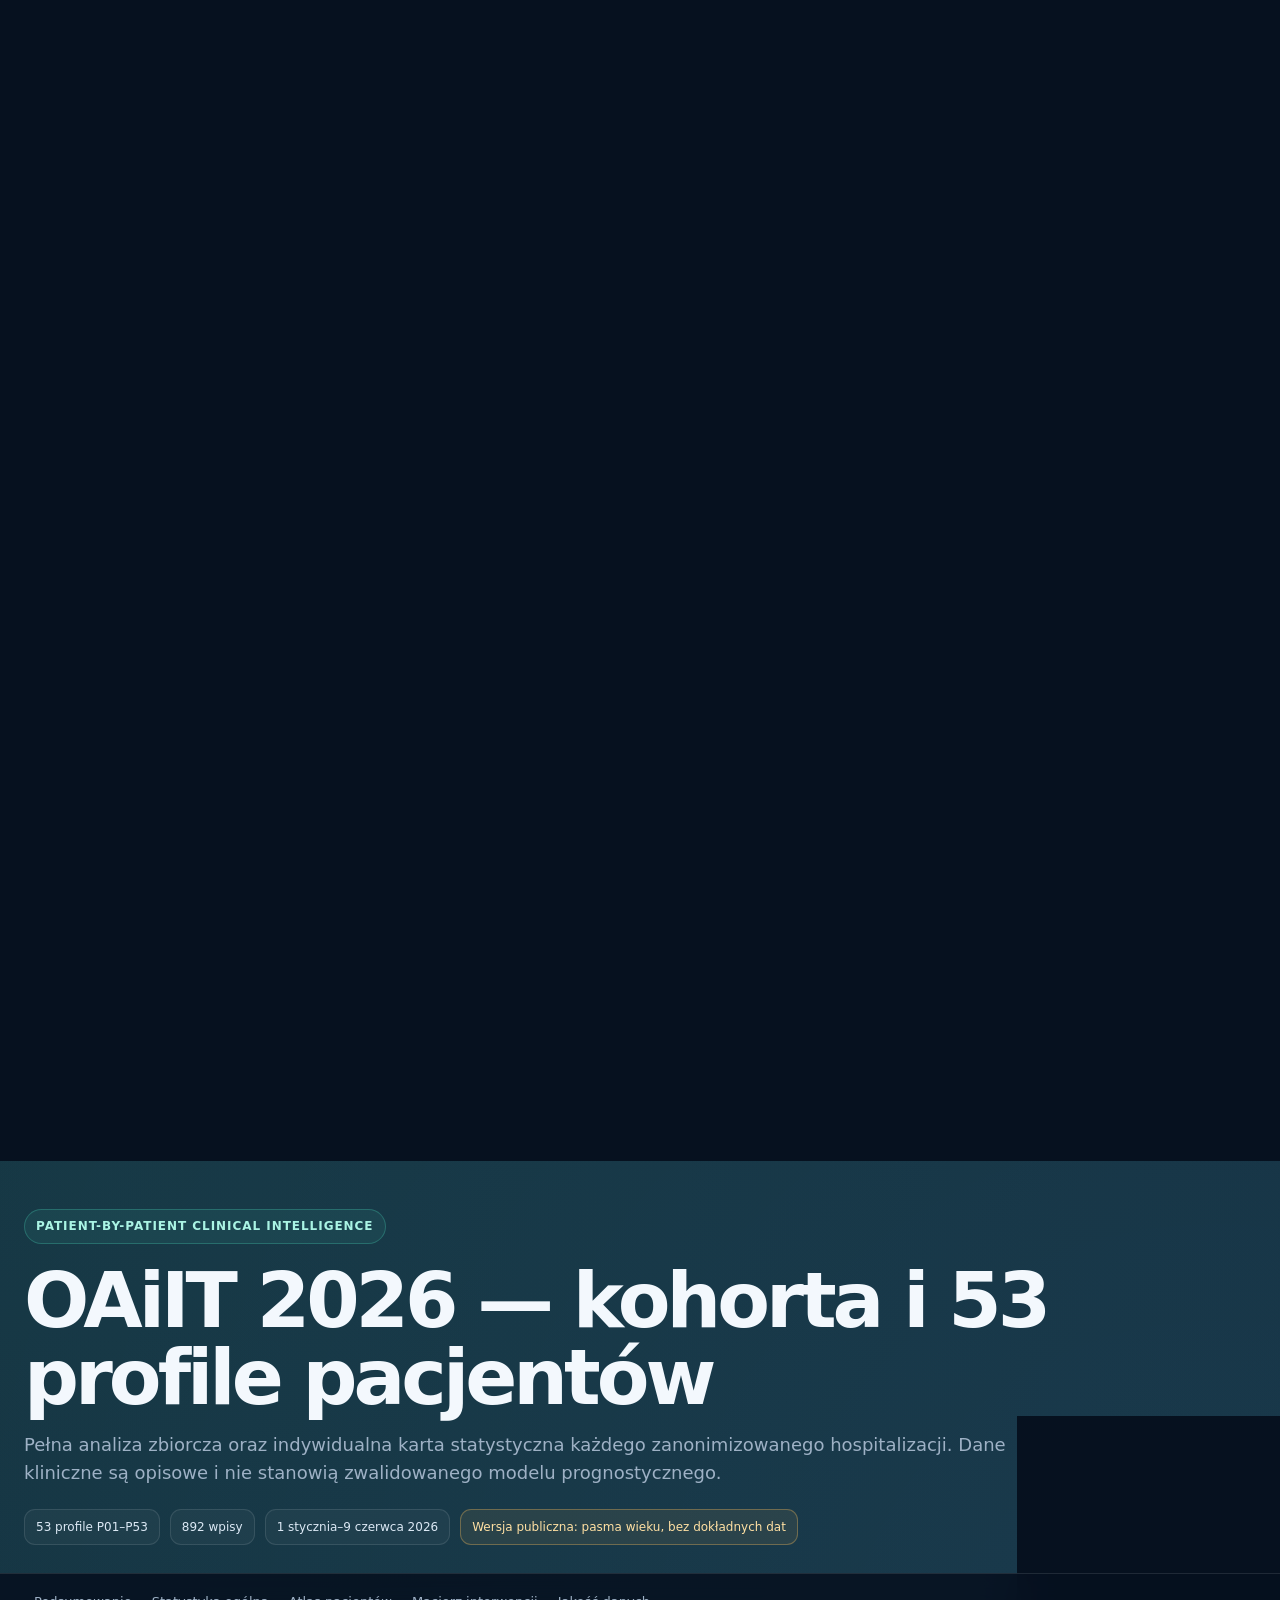
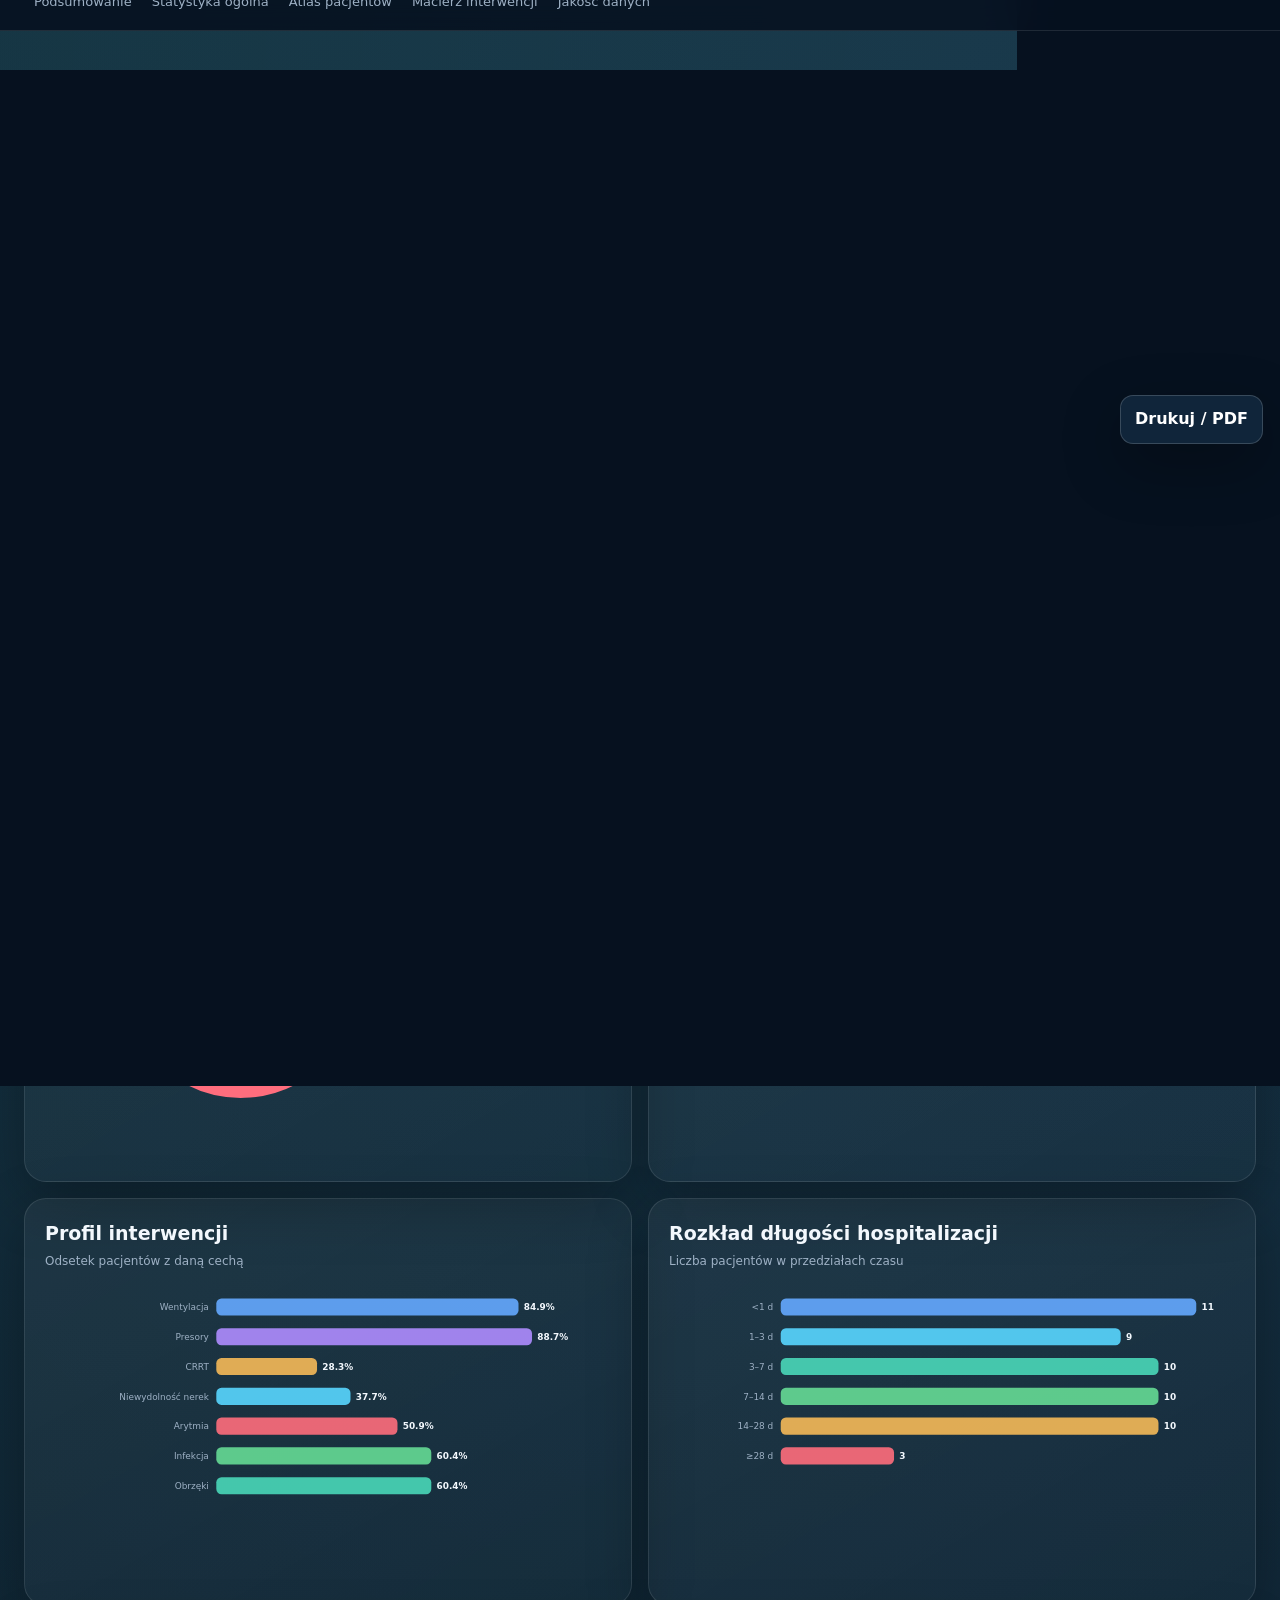
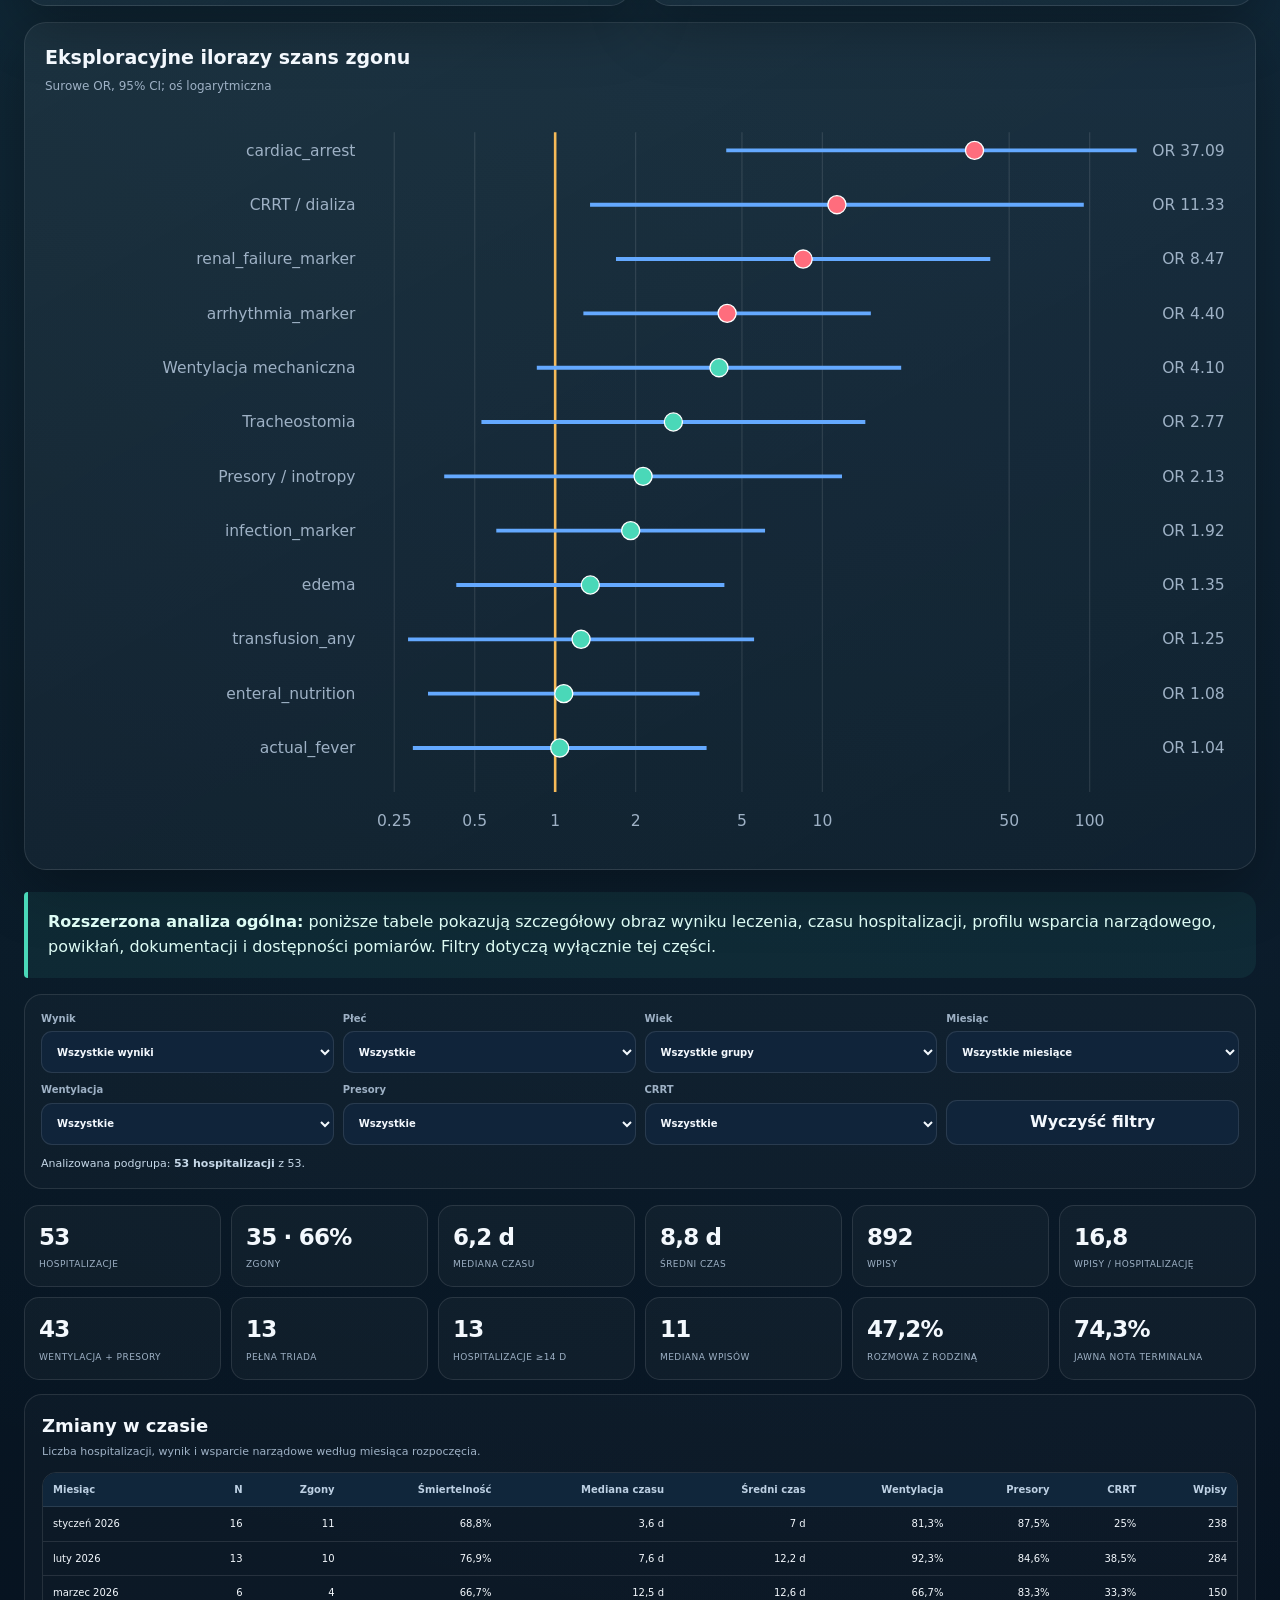
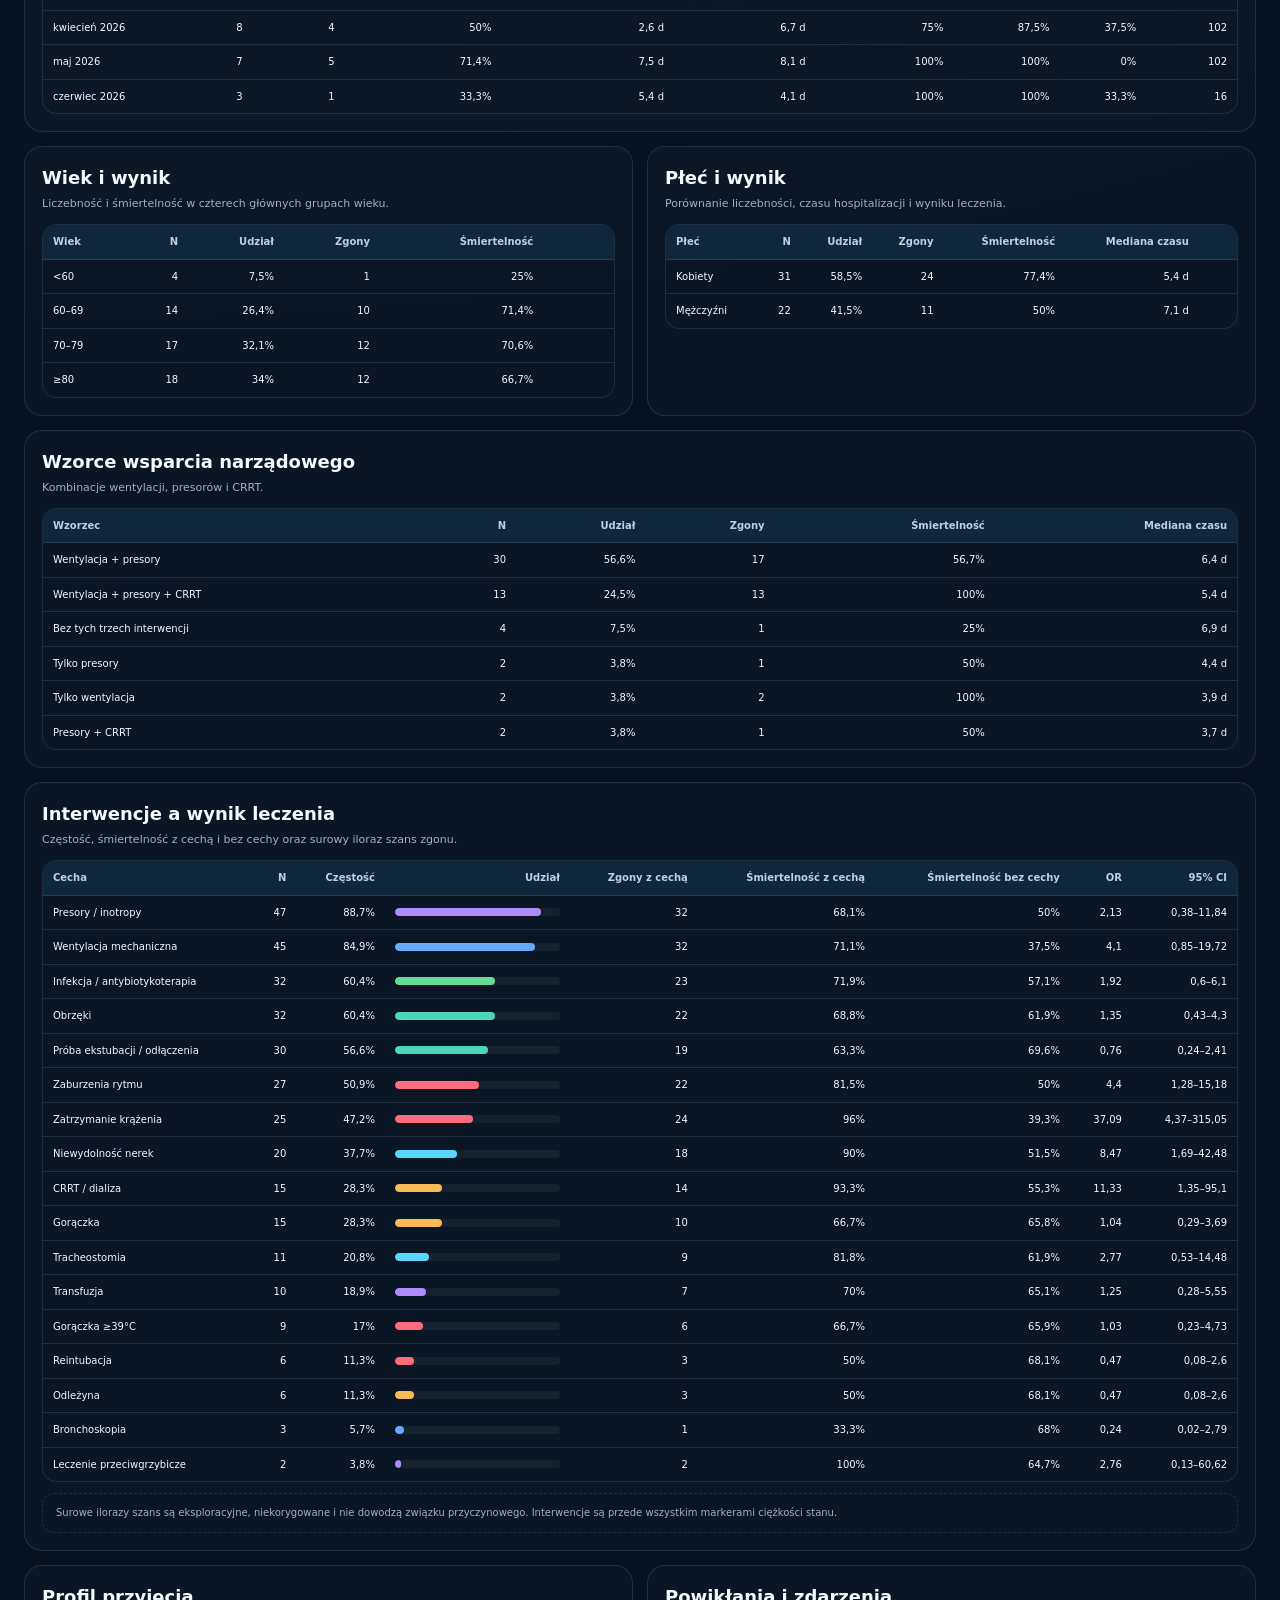
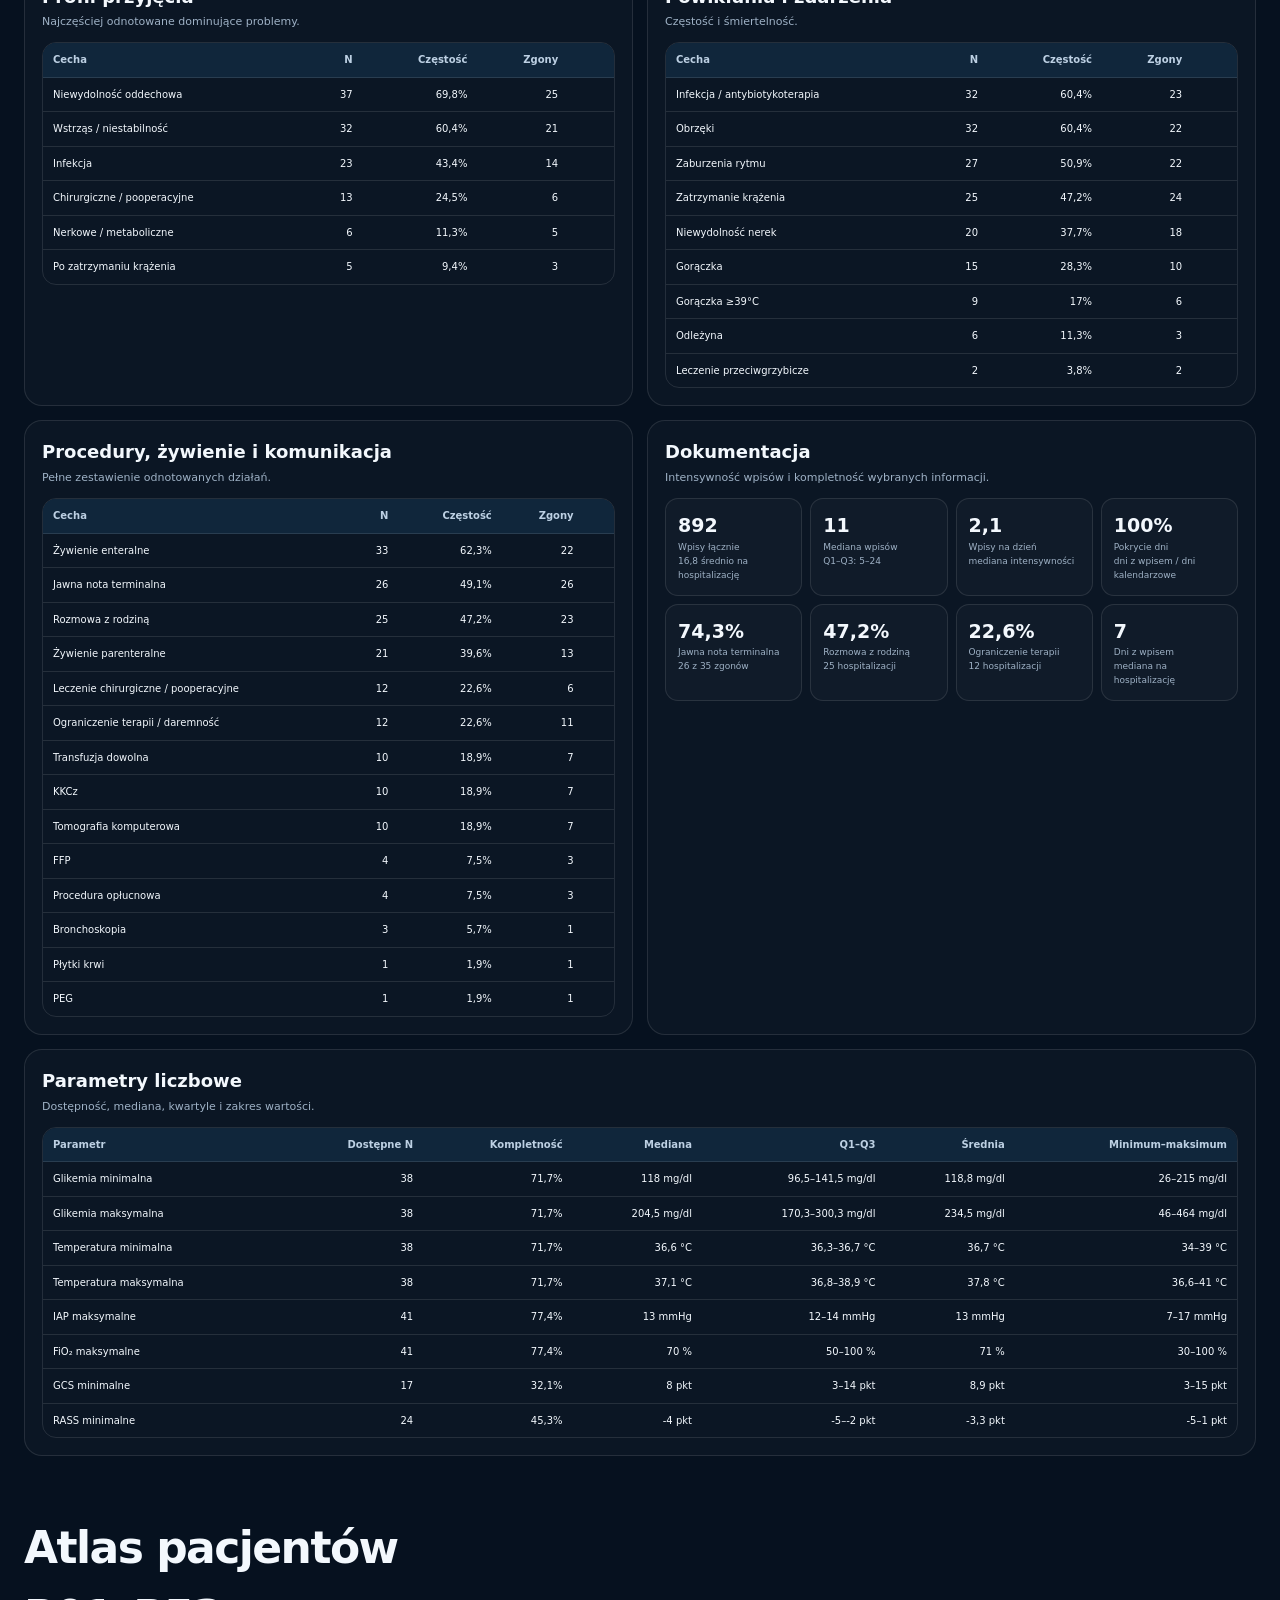
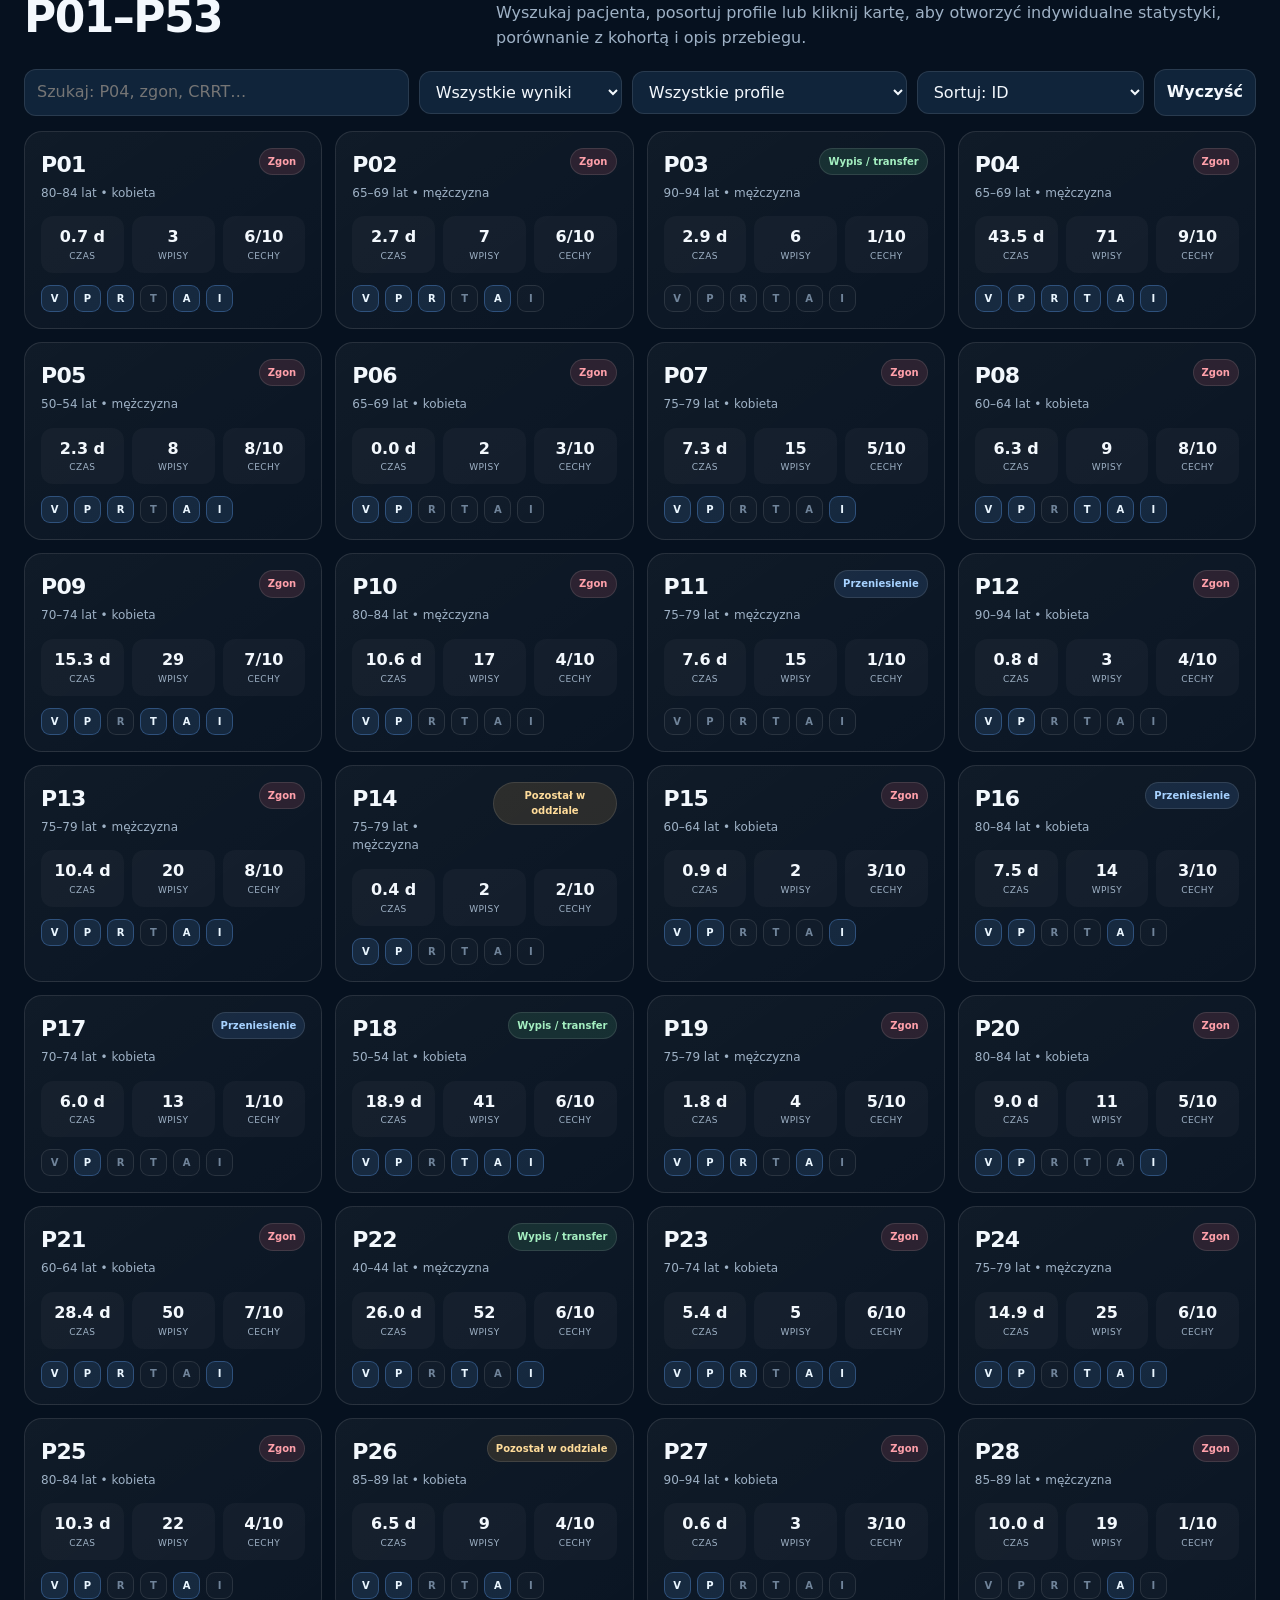
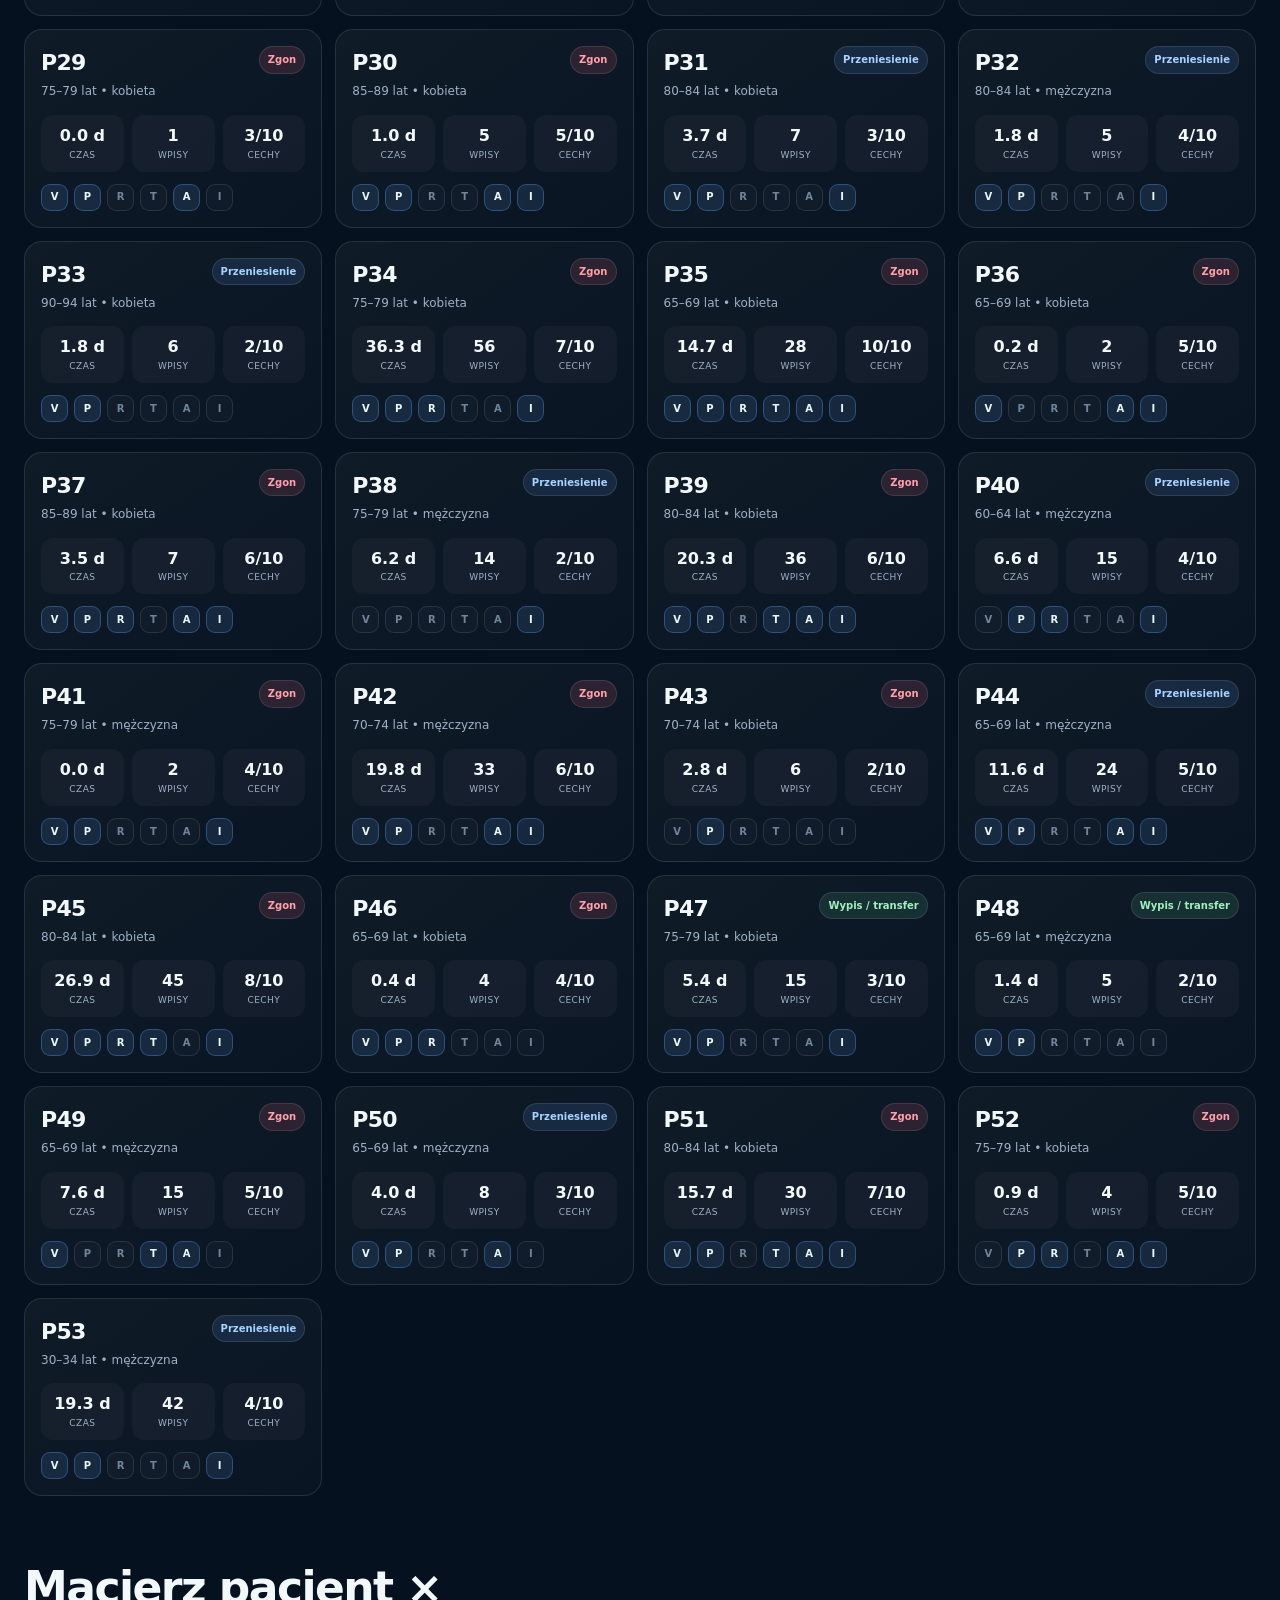
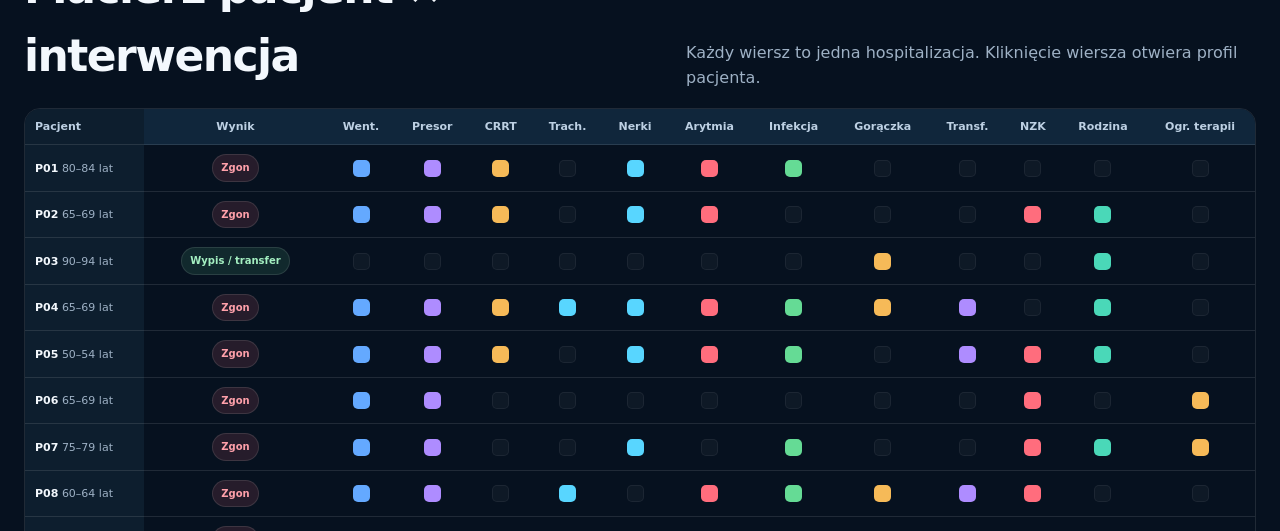
==== commit 624171c7: "Use hospitalization terminology and load detailed overall statistics" ====
--- a/raport-oit/index.html
+++ b/raport-oit/index.html
@@ -7,174 +7,70 @@
 <meta http-equiv="Cache-Control" content="no-cache, no-store, must-revalidate">
 <meta http-equiv="Pragma" content="no-cache">
 <meta http-equiv="Expires" content="0">
-<title>OAiIT 2026 — ładowanie atlasu pacjentów</title>
+<title>OAiIT 2026 — ładowanie raportu</title>
 <style>
 html,body{height:100%;margin:0;background:#06111f;color:#f3f8fd;font-family:Inter,system-ui,-apple-system,BlinkMacSystemFont,"Segoe UI",sans-serif}.wrap{height:100%;display:grid;place-items:center;padding:24px;text-align:center;box-sizing:border-box}.card{max-width:520px;padding:28px;border:1px solid rgba(255,255,255,.12);border-radius:22px;background:linear-gradient(145deg,rgba(255,255,255,.06),rgba(255,255,255,.02));box-shadow:0 20px 60px rgba(0,0,0,.35)}.spinner{width:48px;height:48px;border-radius:50%;border:4px solid rgba(255,255,255,.12);border-top-color:#4ad8b8;margin:0 auto 18px;animation:s .8s linear infinite}@keyframes s{to{transform:rotate(360deg)}}h1{font-size:24px;margin:0 0 8px}p{color:#9eb1c5;margin:0}.err{color:#ff9aa6;margin-top:14px;font-size:13px;white-space:pre-wrap}
 </style>
 </head>
 <body>
-<div class="wrap" id="loader"><div class="card"><div class="spinner"></div><h1>Ładowanie raportu</h1><p>Atlas 53 pacjentów i analiza kohorty.</p><div class="err" id="err"></div></div></div>
+<div class="wrap" id="loader"><div class="card"><div class="spinner"></div><h1>Ładowanie raportu</h1><p>Statystyka ogólna i 53 indywidualne profile pacjentów.</p><div class="err" id="err"></div></div></div>
 <script>
 (async()=>{
-  const VERSION='20260711-v8';
+  const VERSION='20260711-v9';
   const initialError=document.getElementById('err');
   let reportMounted=false;
 
   function errorBox(message,kind='runtime'){
-    if(!reportMounted&&initialError){
-      initialError.textContent='Nie udało się uruchomić raportu.\n'+message+'\nOdśwież stronę.';
-      return;
-    }
+    if(!reportMounted&&initialError){initialError.textContent='Nie udało się uruchomić raportu.\n'+message+'\nOdśwież stronę.';return;}
     let banner=document.getElementById('report-runtime-error');
-    if(!banner){
-      banner=document.createElement('div');
-      banner.id='report-runtime-error';
-      banner.setAttribute('role','alert');
-      banner.style.cssText='position:relative;z-index:99999;margin:12px 14px;padding:12px 14px;border:1px solid rgba(255,109,125,.55);border-radius:12px;background:#34131b;color:#ffd7dc;font:600 13px/1.45 system-ui,-apple-system,sans-serif;white-space:pre-wrap;box-shadow:0 14px 36px rgba(0,0,0,.35)';
-      document.body.prepend(banner);
-    }
+    if(!banner){banner=document.createElement('div');banner.id='report-runtime-error';banner.setAttribute('role','alert');banner.style.cssText='position:relative;z-index:99999;margin:12px 14px;padding:12px 14px;border:1px solid rgba(255,109,125,.55);border-radius:12px;background:#34131b;color:#ffd7dc;font:600 13px/1.45 system-ui,-apple-system,sans-serif;white-space:pre-wrap;box-shadow:0 14px 36px rgba(0,0,0,.35)';document.body.prepend(banner);}
     banner.textContent=(kind==='fatal'?'Nie udało się uruchomić raportu.':'Raport nie uruchomił części interaktywnej.')+'\n'+message+'\nOdśwież stronę.';
   }
 
-  function definition(node){
-    return {
-      attributes:[...node.attributes].map(attribute=>[attribute.name,attribute.value]),
-      source:node.textContent||''
-    };
-  }
-
+  function definition(node){return{attributes:[...node.attributes].map(a=>[a.name,a.value]),source:node.textContent||''};}
   async function activateScript(item){
     const script=document.createElement('script');
-    for(const [name,value] of item.attributes){
-      if(name==='src') script.setAttribute(name,new URL(value,location.href).href);
-      else script.setAttribute(name,value);
-    }
-    if(script.getAttribute('src')){
-      await new Promise((resolve,reject)=>{
-        script.addEventListener('load',resolve,{once:true});
-        script.addEventListener('error',()=>reject(new Error('Nie załadowano skryptu: '+script.getAttribute('src'))),{once:true});
-        document.body.appendChild(script);
-      });
-    }else{
-      script.textContent=item.source;
-      document.body.appendChild(script);
-    }
+    for(const [name,value] of item.attributes){if(name==='src')script.setAttribute(name,new URL(value,location.href).href);else script.setAttribute(name,value);}
+    if(script.getAttribute('src'))await new Promise((resolve,reject)=>{script.addEventListener('load',resolve,{once:true});script.addEventListener('error',()=>reject(new Error('Nie załadowano skryptu: '+script.getAttribute('src'))),{once:true});document.body.appendChild(script);});
+    else{script.textContent=item.source;document.body.appendChild(script);}
   }
+  async function activateExternal(src){return activateScript({attributes:[['src',src]],source:''});}
 
   function repairFragments(parts){
     const fixed=parts.map(part=>part.replace(/^\uFEFF/,'').replace(/[\r\n]+$/,''));
-
-    // part-2 zawierał błędną końcówkę P13, natomiast part-3 zaczyna się
-    // od prawidłowej kontynuacji nazwy pola „bronchoskopia”. Zachowujemy
-    // prawidłowy prefiks P13 i zastępujemy jego uszkodzoną końcówkę.
     const marker='"bronchoskopia"';
     const cut=fixed[1].lastIndexOf(marker);
-    if(cut<0||!fixed[2].startsWith('choskopia":')){
-      throw new Error('Nie rozpoznano granicy danych part-2/part-3.');
-    }
-    fixed[1]=fixed[1].slice(0,cut+5); // pozostawia dokładnie: "bron
-
-    // W part-4 i part-6 zapisano powtórzone znaki ": na początku
-    // fragmentu. Poprzedni fragment kończy się już dwukropkiem pola.
-    for(const index of [3,5]){
-      if(!fixed[index].startsWith('":')){
-        throw new Error(`Nie rozpoznano nadmiarowego prefiksu w part-${index+1}.`);
-      }
-      fixed[index]=fixed[index].slice(2);
-    }
-
+    if(cut<0||!fixed[2].startsWith('choskopia":'))throw new Error('Nie rozpoznano granicy danych part-2/part-3.');
+    fixed[1]=fixed[1].slice(0,cut+5);
+    for(const index of [3,5]){if(!fixed[index].startsWith('":'))throw new Error(`Nie rozpoznano nadmiarowego prefiksu w part-${index+1}.`);fixed[index]=fixed[index].slice(2);}
     return fixed.join('');
   }
-
   function validateInlineScript(source){
-    const dataPrefix='const DATA=';
-    const dataSuffix=';const P=DATA.';
-    const start=source.indexOf(dataPrefix);
-    const end=source.indexOf(dataSuffix,start+dataPrefix.length);
-    if(start>=0&&end>start){
-      const data=JSON.parse(source.slice(start+dataPrefix.length,end));
-      const ids=(data.patients||[]).map(patient=>patient.id_epizodu);
-      if(ids.length!==53||new Set(ids).size!==53||ids[0]!=='P01'||ids[52]!=='P53'){
-        throw new Error(`Nieprawidłowy zbiór pacjentów: ${ids.length} rekordów, ${new Set(ids).size} unikalnych ID.`);
-      }
-    }
+    const prefix='const DATA=',suffix=';const P=DATA.';const start=source.indexOf(prefix),end=source.indexOf(suffix,start+prefix.length);
+    if(start>=0&&end>start){const data=JSON.parse(source.slice(start+prefix.length,end)),ids=(data.patients||[]).map(r=>r.id_epizodu);if(ids.length!==53||new Set(ids).size!==53||ids[0]!=='P01'||ids[52]!=='P53')throw new Error(`Nieprawidłowy zbiór pacjentów: ${ids.length} rekordów, ${new Set(ids).size} unikalnych ID.`);}
     new Function(source);
   }
 
   try{
-    const urls=Array.from({length:7},(_,index)=>`v2/part-${index+1}.txt?${VERSION}`);
-    const parts=await Promise.all(urls.map(async url=>{
-      const response=await fetch(url,{cache:'no-store'});
-      if(!response.ok) throw new Error(`${url}: HTTP ${response.status}`);
-      return response.text();
-    }));
+    const urls=Array.from({length:7},(_,i)=>`v2/part-${i+1}.txt?${VERSION}`);
+    const parts=await Promise.all(urls.map(async url=>{const response=await fetch(url,{cache:'no-store'});if(!response.ok)throw new Error(`${url}: HTTP ${response.status}`);return response.text();}));
+    const source=repairFragments(parts);
+    if(!source.includes('id="patientGrid"')||!source.includes('id="matrixBody"')||!source.includes('renderAtlas();renderMatrix();renderCohort()'))throw new Error('Pobrane fragmenty raportu są niepełne.');
+    const parsed=new DOMParser().parseFromString(source,'text/html');
+    const scripts=[...parsed.querySelectorAll('script')].map(definition);parsed.querySelectorAll('script').forEach(node=>node.remove());
+    if(!scripts.length)throw new Error('W raporcie nie znaleziono skryptu uruchamiającego.');
+    for(const script of scripts)if(!script.attributes.some(([name])=>name==='src'))validateInlineScript(script.source);
 
-    const source=repairFragments(parts);
+    document.documentElement.lang=parsed.documentElement.lang||'pl';document.head.innerHTML=parsed.head.innerHTML;document.body.innerHTML=parsed.body.innerHTML;reportMounted=true;
+    const mobileFix=document.createElement('style');mobileFix.textContent='@media(max-width:850px){.print{position:static!important;display:block!important;width:max-content;margin:14px 14px 0 auto!important;padding:9px 12px!important;box-shadow:none!important}.chart{min-height:220px}.shell{padding-bottom:calc(70px + env(safe-area-inset-bottom))!important}}@media print{.print{display:none!important}}';document.head.appendChild(mobileFix);
+    const captured=[];window.addEventListener('error',event=>{const message=(event.message||'Błąd JavaScript')+' @ '+(event.lineno||'?')+':'+(event.colno||'?');captured.push(message);errorBox(captured.join('\n'));});window.addEventListener('unhandledrejection',event=>{const reason=event.reason&&event.reason.message?event.reason.message:String(event.reason||'nieznany błąd');captured.push('Promise: '+reason);errorBox(captured.join('\n'));});
+    for(const script of scripts)await activateScript(script);
+    await activateExternal(`enhance-v9.js?${VERSION}`);
 
-    if(!source.includes('id="patientGrid"')||!source.includes('id="matrixBody"')||!source.includes('renderAtlas();renderMatrix();renderCohort()')){
-      throw new Error('Pobrane fragmenty raportu są niepełne.');
-    }
-
-    const parsed=new DOMParser().parseFromString(source,'text/html');
-    const scripts=[...parsed.querySelectorAll('script')].map(definition);
-    parsed.querySelectorAll('script').forEach(node=>node.remove());
-    if(!scripts.length) throw new Error('W raporcie nie znaleziono skryptu uruchamiającego.');
-
-    for(const script of scripts){
-      if(!script.attributes.some(([name])=>name==='src')) validateInlineScript(script.source);
-    }
-
-    document.documentElement.lang=parsed.documentElement.lang||'pl';
-    document.head.innerHTML=parsed.head.innerHTML;
-    document.body.innerHTML=parsed.body.innerHTML;
-    reportMounted=true;
-
-    const mobileFix=document.createElement('style');
-    mobileFix.textContent=`
-      @media(max-width:850px){
-        .print{position:static!important;display:block!important;width:max-content;margin:14px 14px 0 auto!important;padding:9px 12px!important;box-shadow:none!important}
-        .chart{min-height:220px}
-        .shell{padding-bottom:calc(70px + env(safe-area-inset-bottom))!important}
-      }
-      @media print{.print{display:none!important}}
-    `;
-    document.head.appendChild(mobileFix);
-
-    const captured=[];
-    window.addEventListener('error',event=>{
-      const message=(event.message||'Błąd JavaScript')+' @ '+(event.lineno||'?')+':'+(event.colno||'?');
-      captured.push(message);
-      errorBox(captured.join('\n'));
-    });
-    window.addEventListener('unhandledrejection',event=>{
-      const reason=event.reason&&event.reason.message?event.reason.message:String(event.reason||'nieznany błąd');
-      captured.push('Promise: '+reason);
-      errorBox(captured.join('\n'));
-    });
-
-    for(const script of scripts) await activateScript(script);
-
-    const verify=()=>{
-      const cards=document.querySelectorAll('#patientGrid .patient-card').length;
-      const rows=document.querySelectorAll('#matrixBody tr').length;
-      const charts=document.querySelectorAll('.chart svg').length;
-      if(cards!==53||rows!==53||charts<5){
-        errorBox(captured.length?captured.join('\n'):`karty=${cards}/53, wiersze=${rows}/53, wykresy=${charts}/5`);
-        return false;
-      }
-      const banner=document.getElementById('report-runtime-error');
-      if(banner) banner.remove();
-      return true;
-    };
-
-    requestAnimationFrame(()=>requestAnimationFrame(()=>{
-      if(!verify()) setTimeout(verify,900);
-    }));
-  }catch(error){
-    console.error(error);
-    errorBox(error&&error.message?error.message:String(error),'fatal');
-  }
+    const verify=()=>{const cards=document.querySelectorAll('#patientGrid .patient-card').length,rows=document.querySelectorAll('#matrixBody tr').length,charts=document.querySelectorAll('.chart svg').length,details=document.querySelectorAll('#oa-details .oa-card').length;if(cards!==53||rows!==53||charts<5||details<8){errorBox(captured.length?captured.join('\n'):`karty=${cards}/53, wiersze=${rows}/53, wykresy=${charts}/5, sekcje szczegółowe=${details}/8`);return false}const banner=document.getElementById('report-runtime-error');if(banner)banner.remove();return true};
+    requestAnimationFrame(()=>requestAnimationFrame(()=>{if(!verify())setTimeout(verify,900);}));
+  }catch(error){console.error(error);errorBox(error&&error.message?error.message:String(error),'fatal');}
 })();
 </script>
 </body>
-</html>+</html>
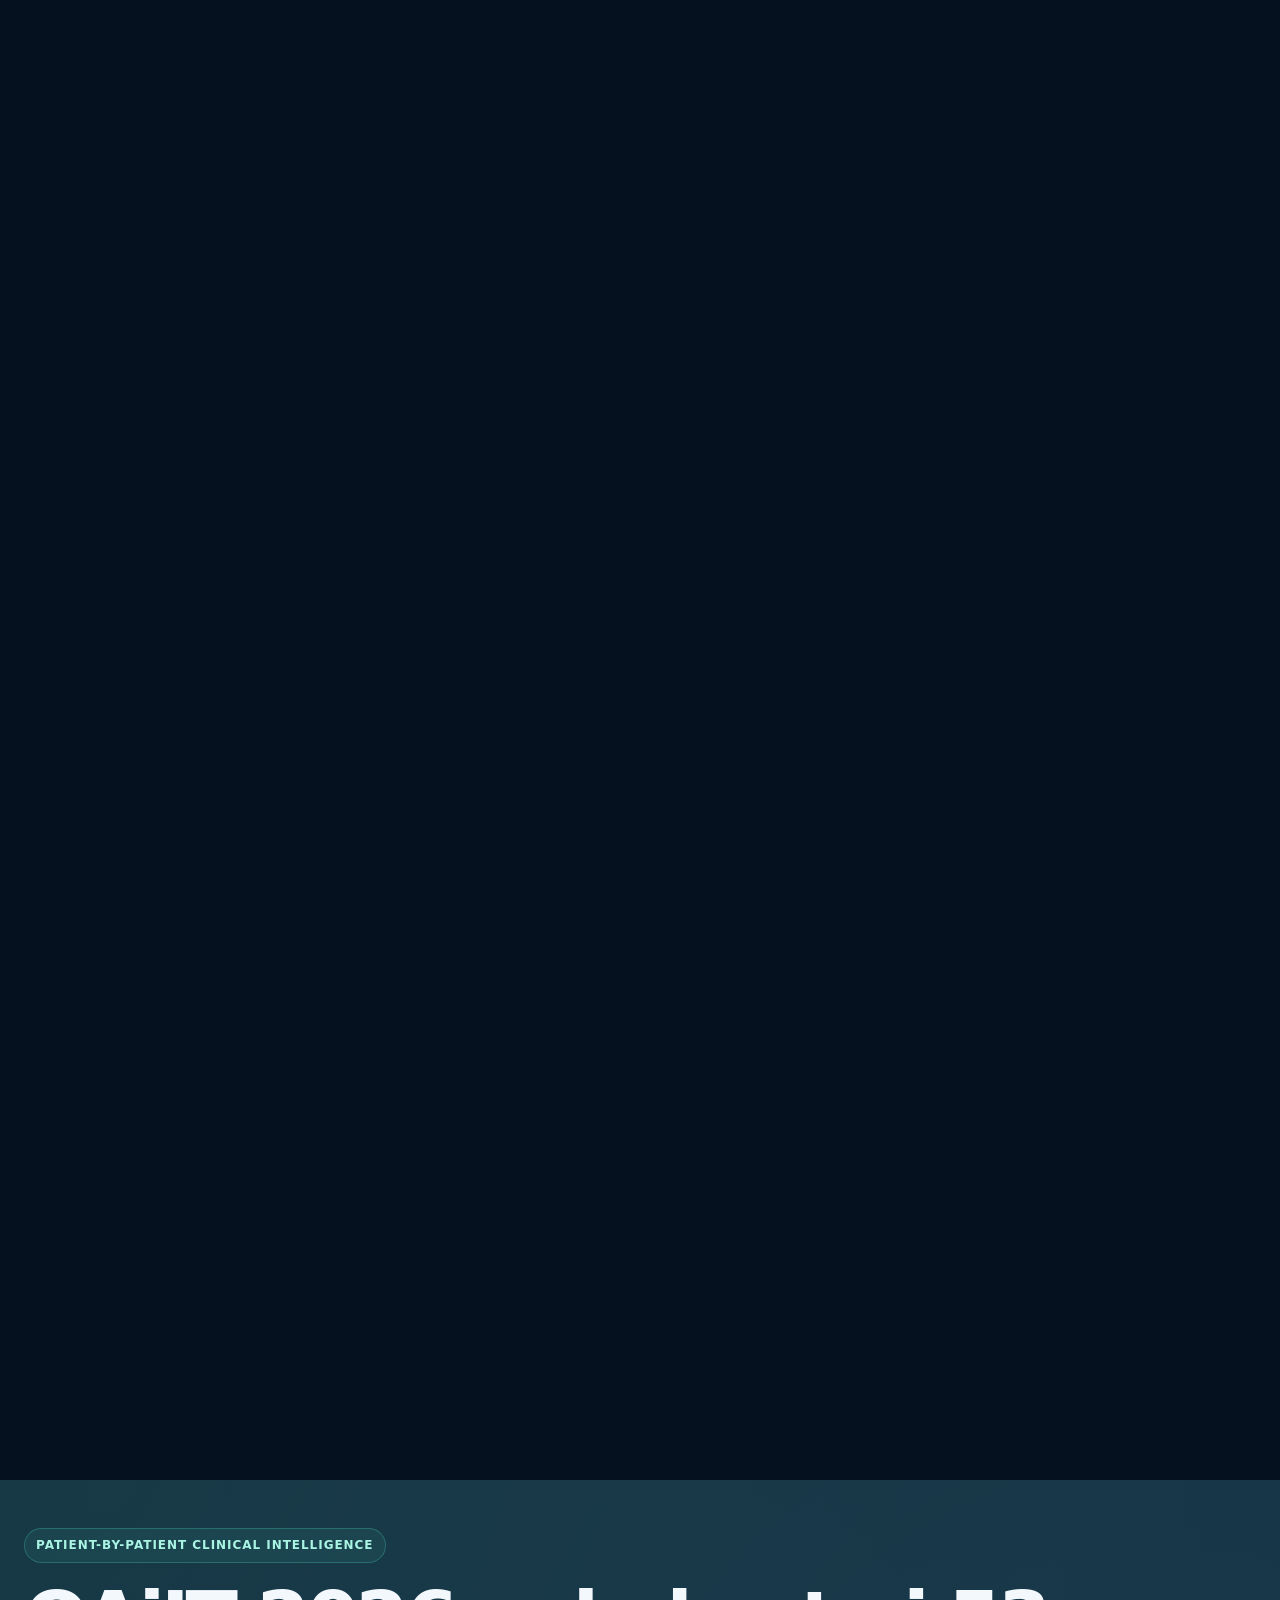
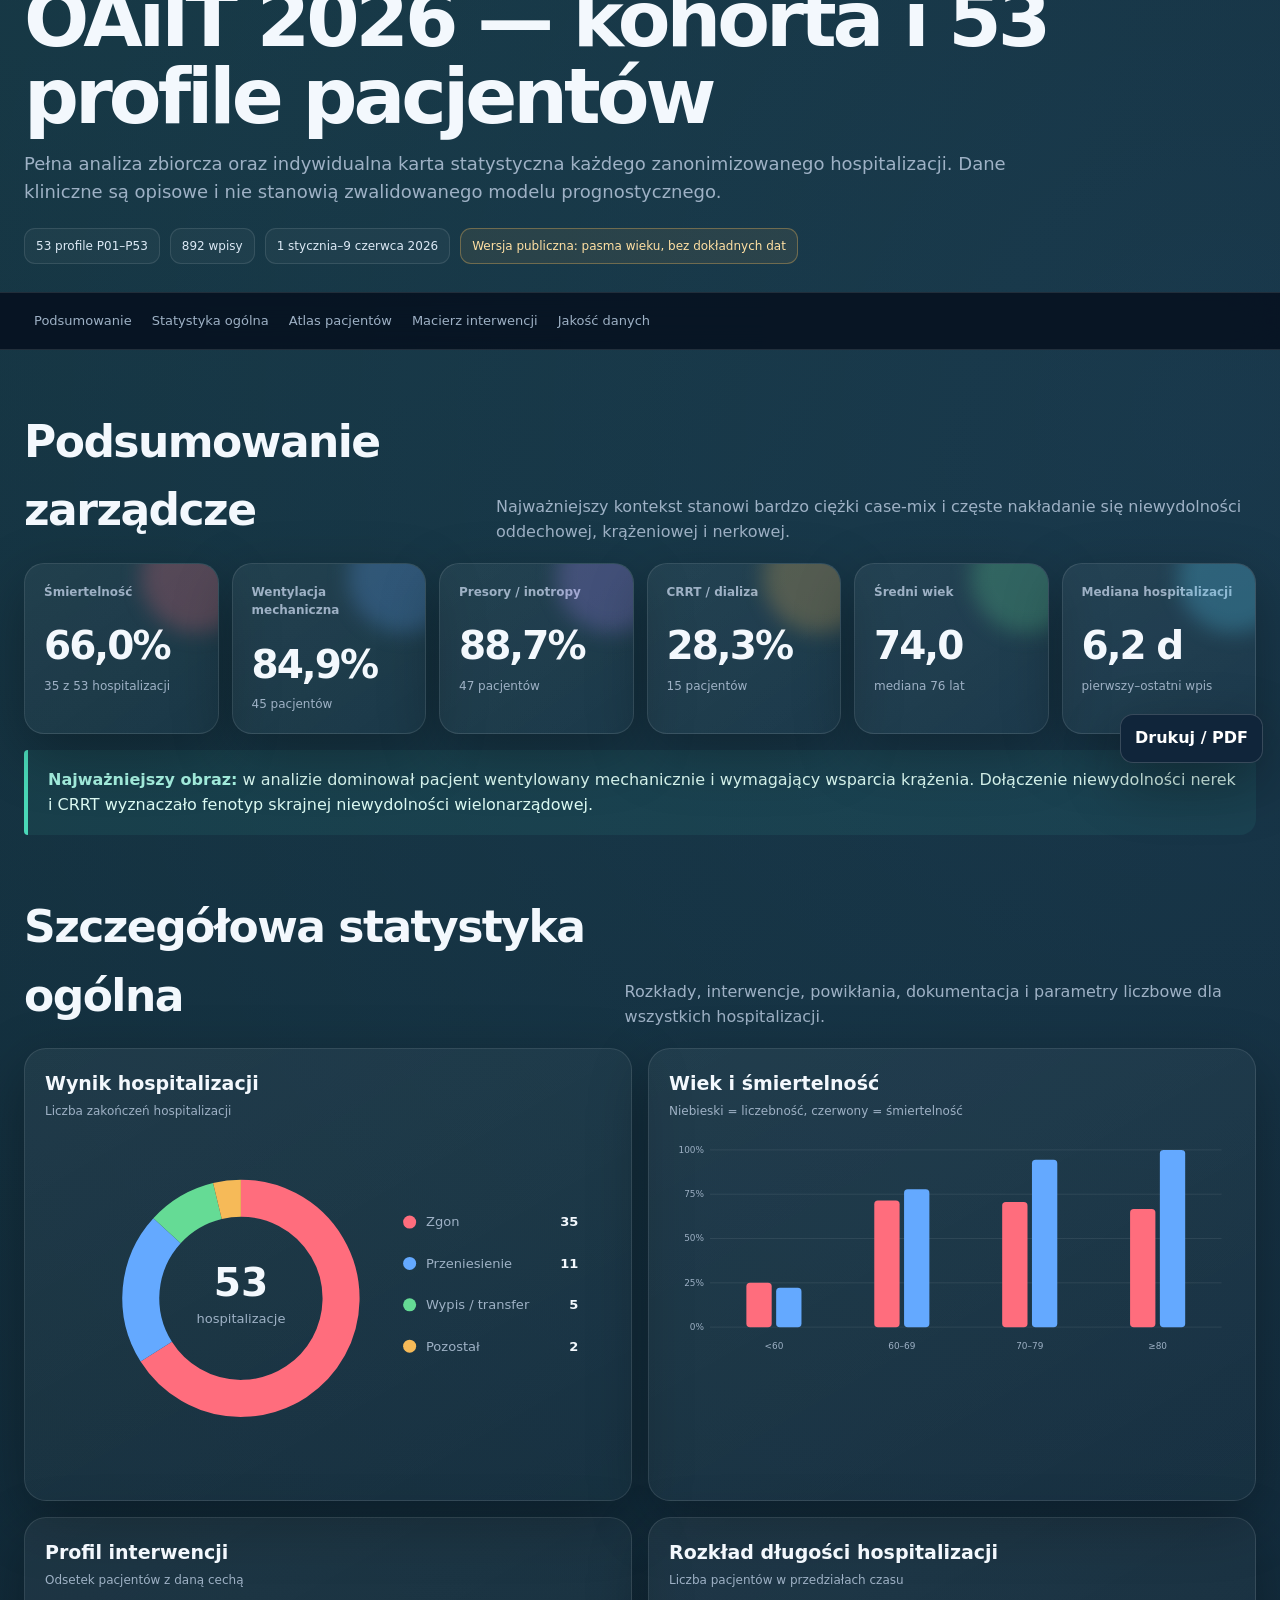
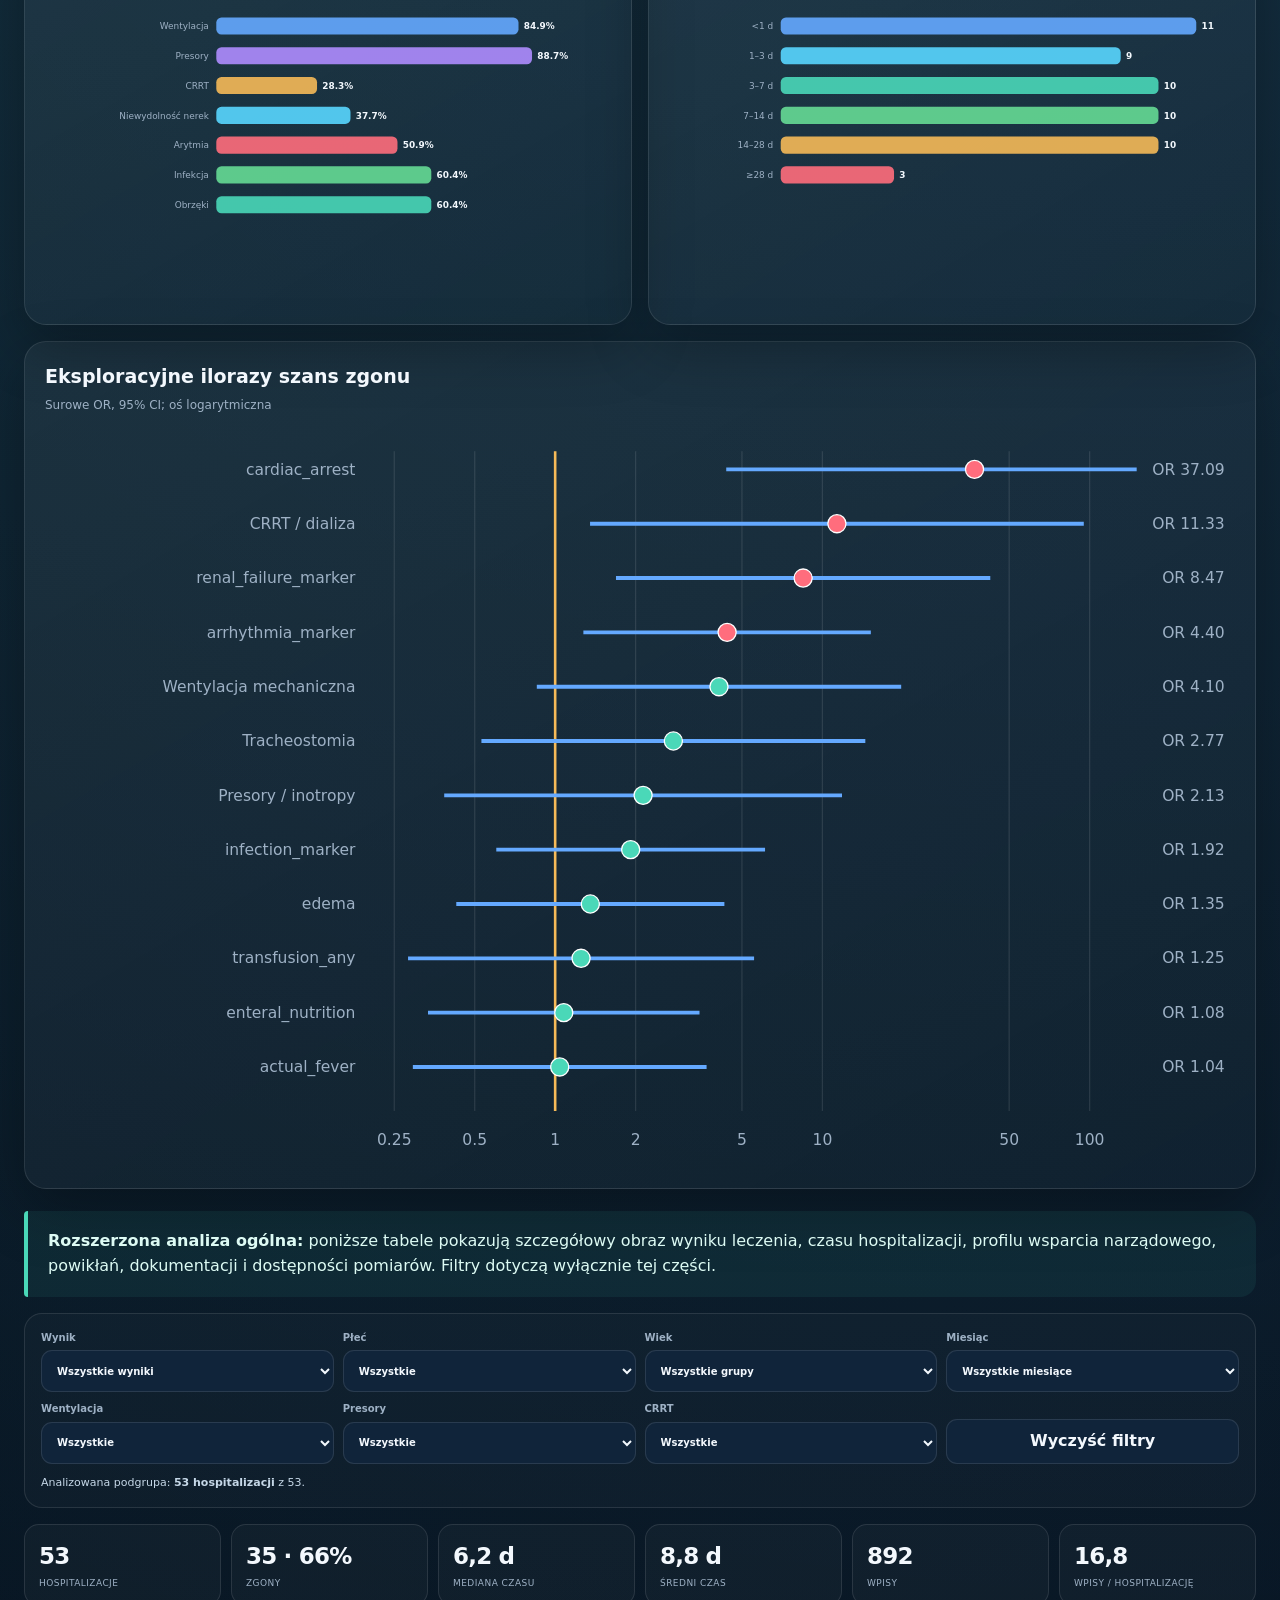
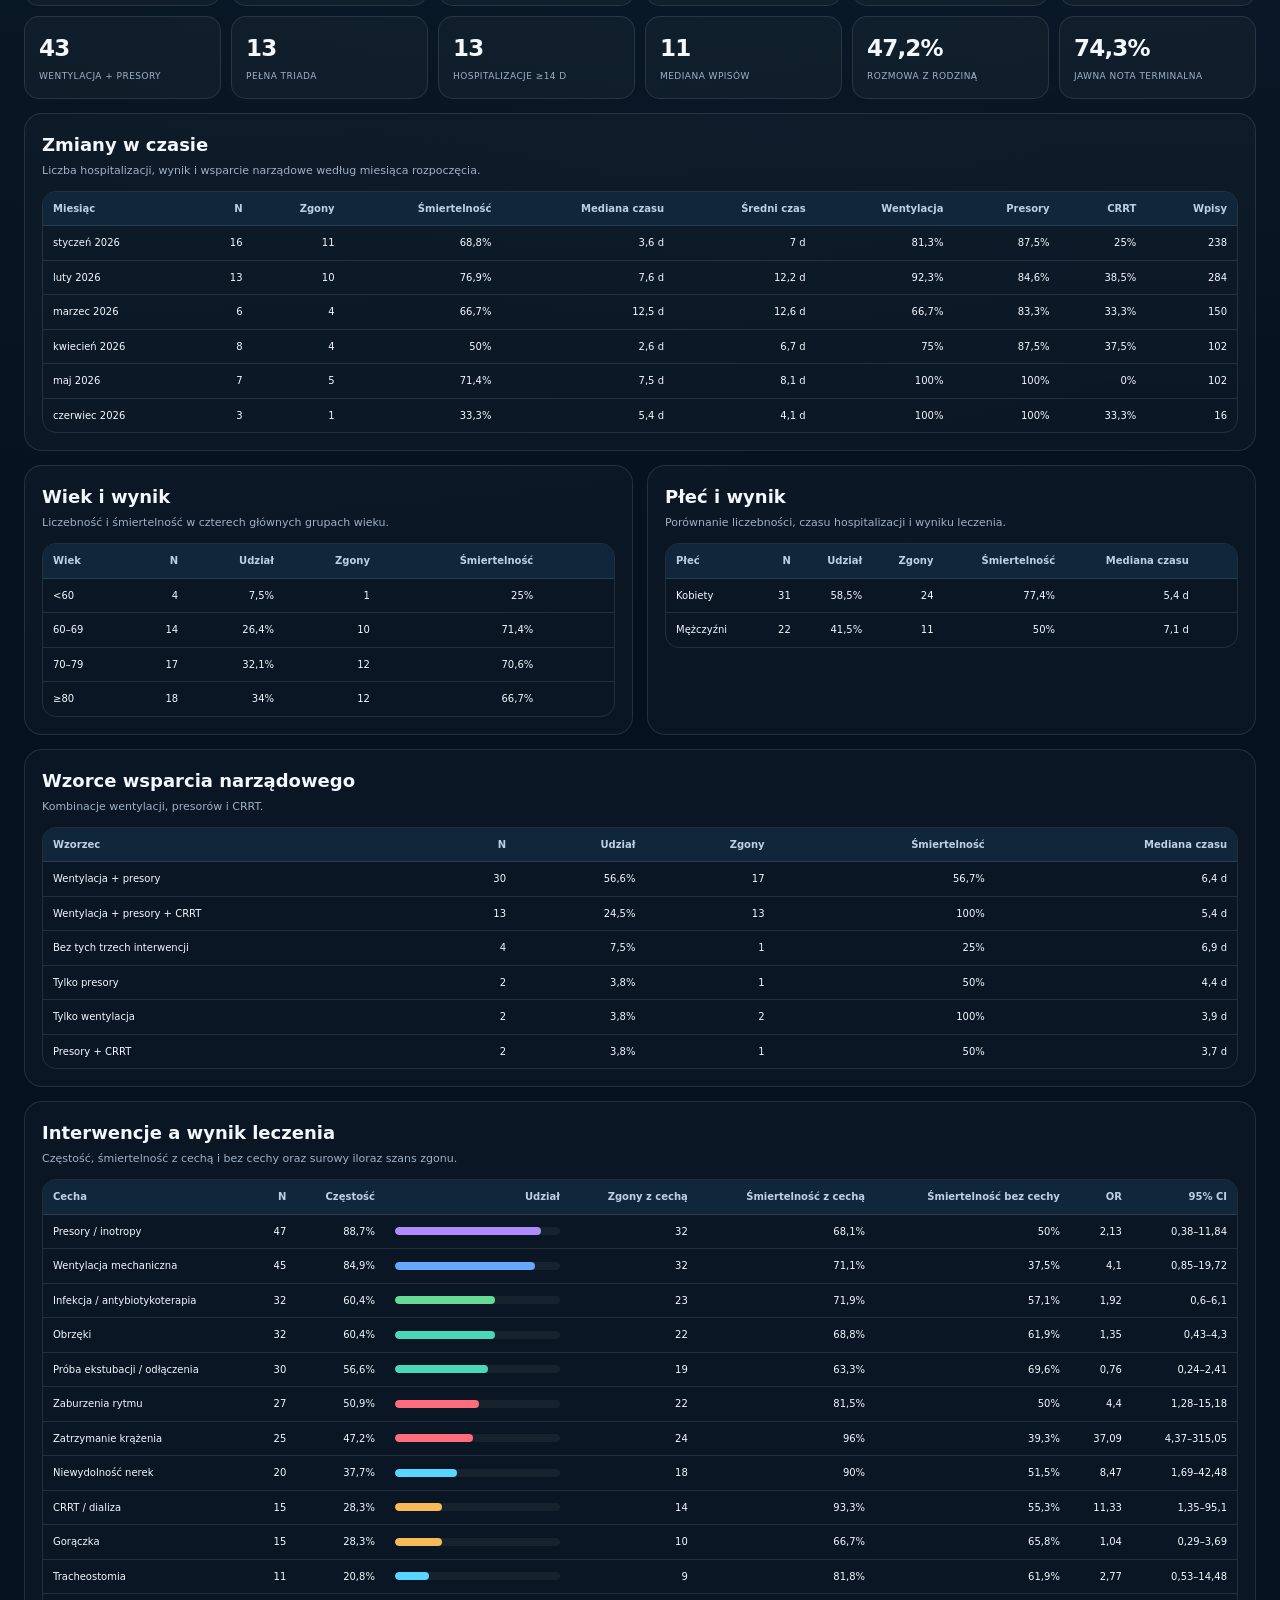
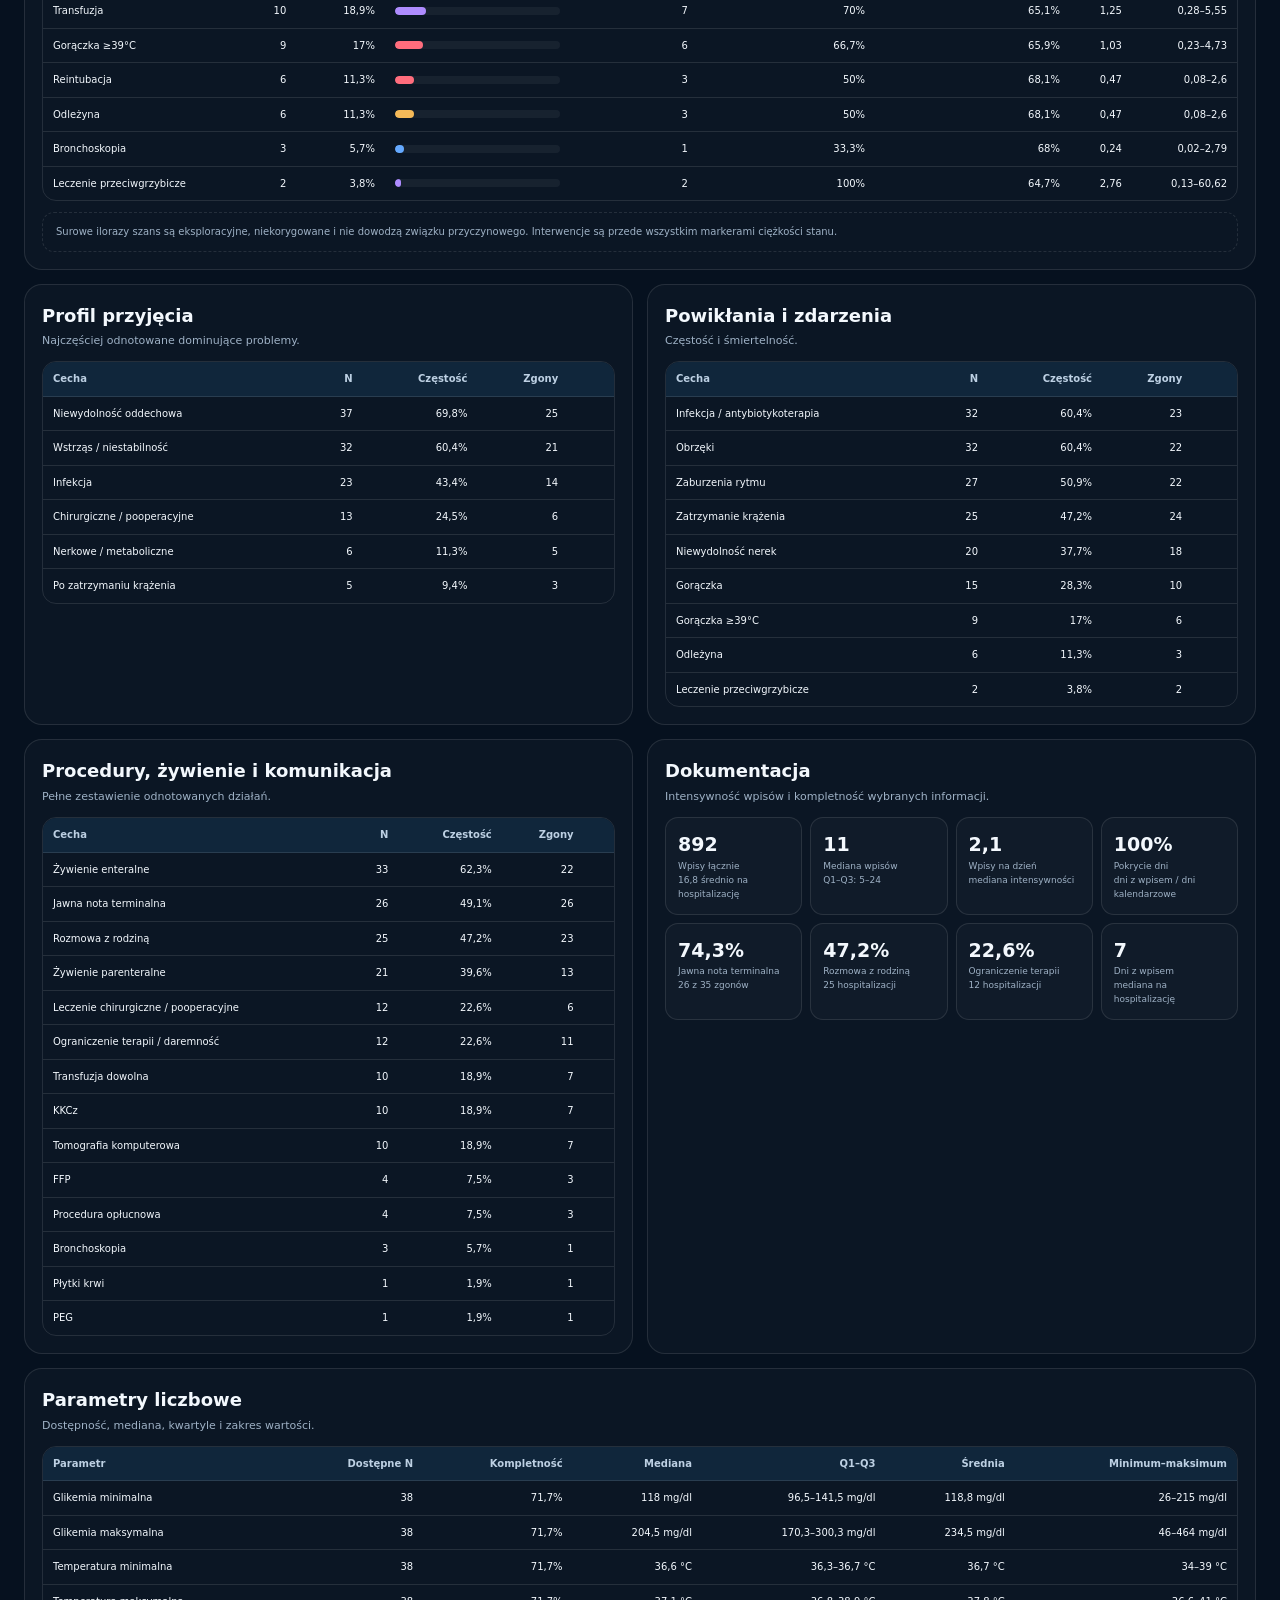
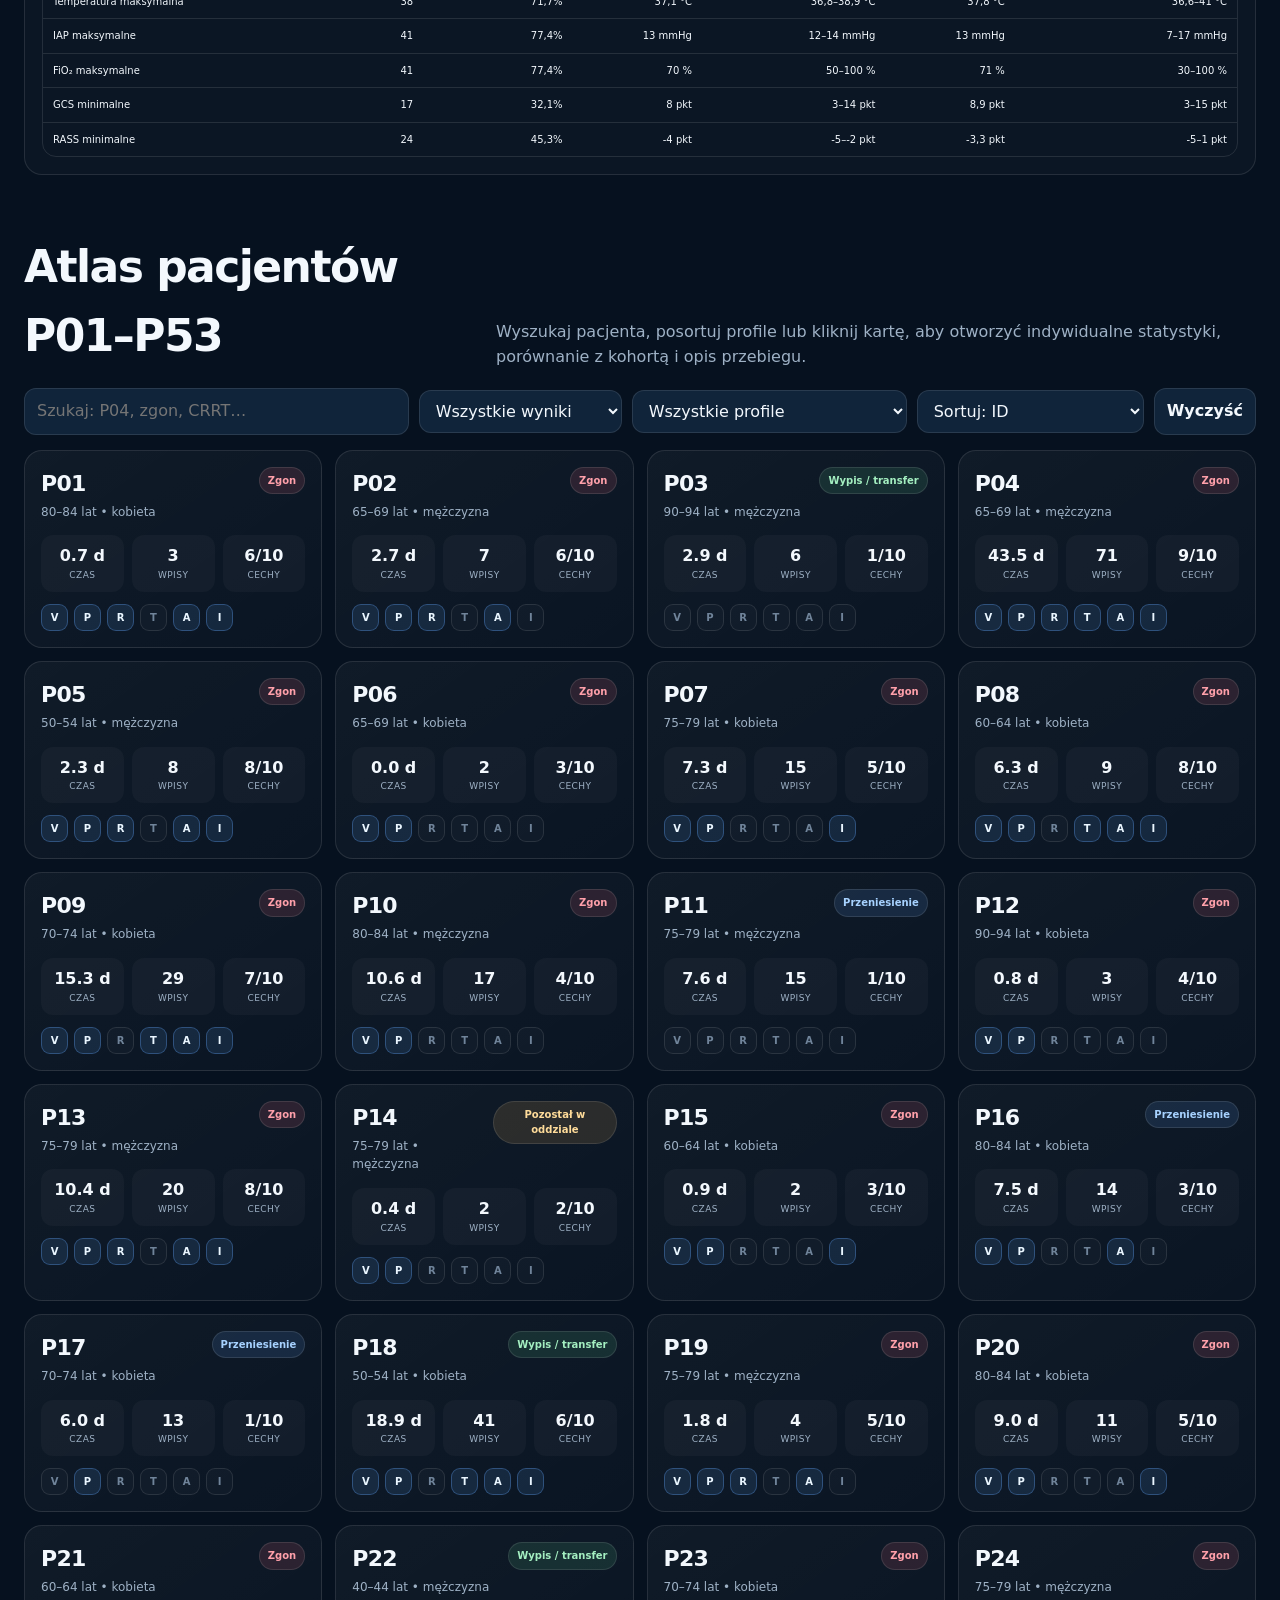
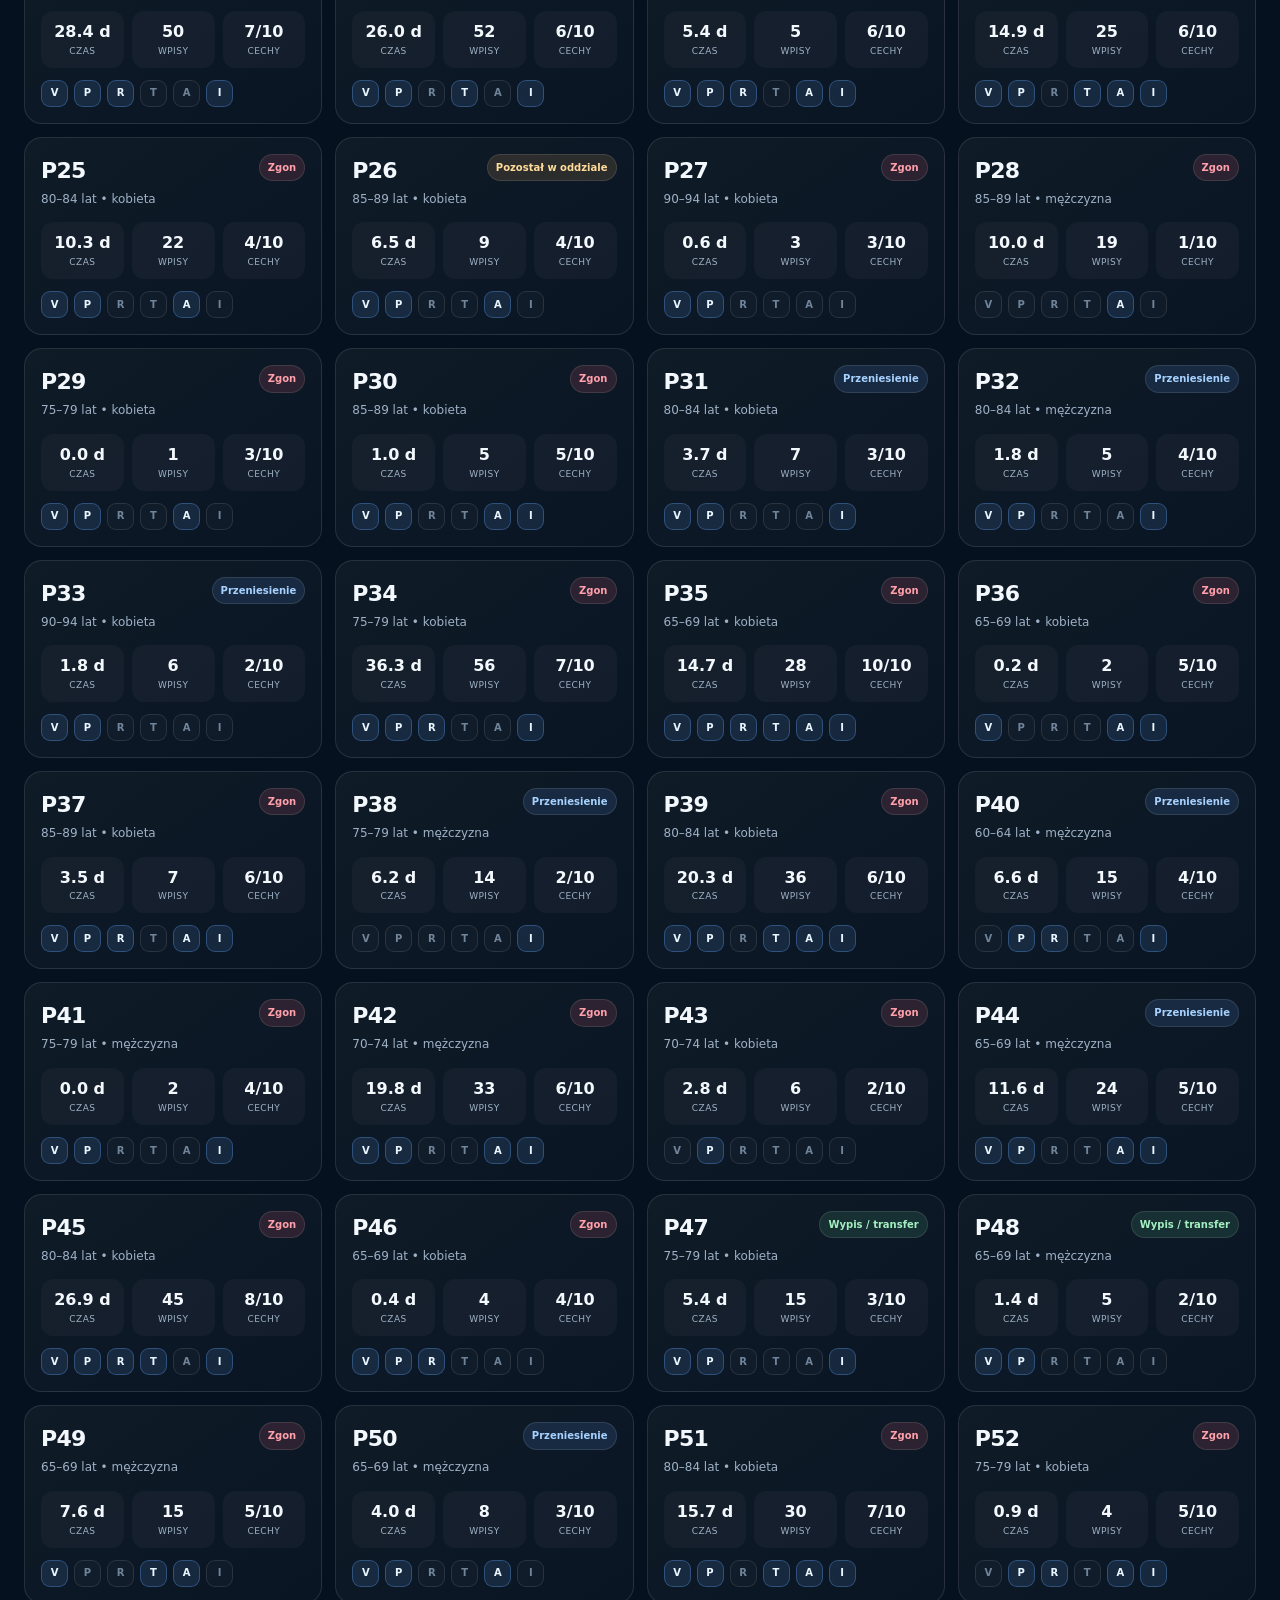
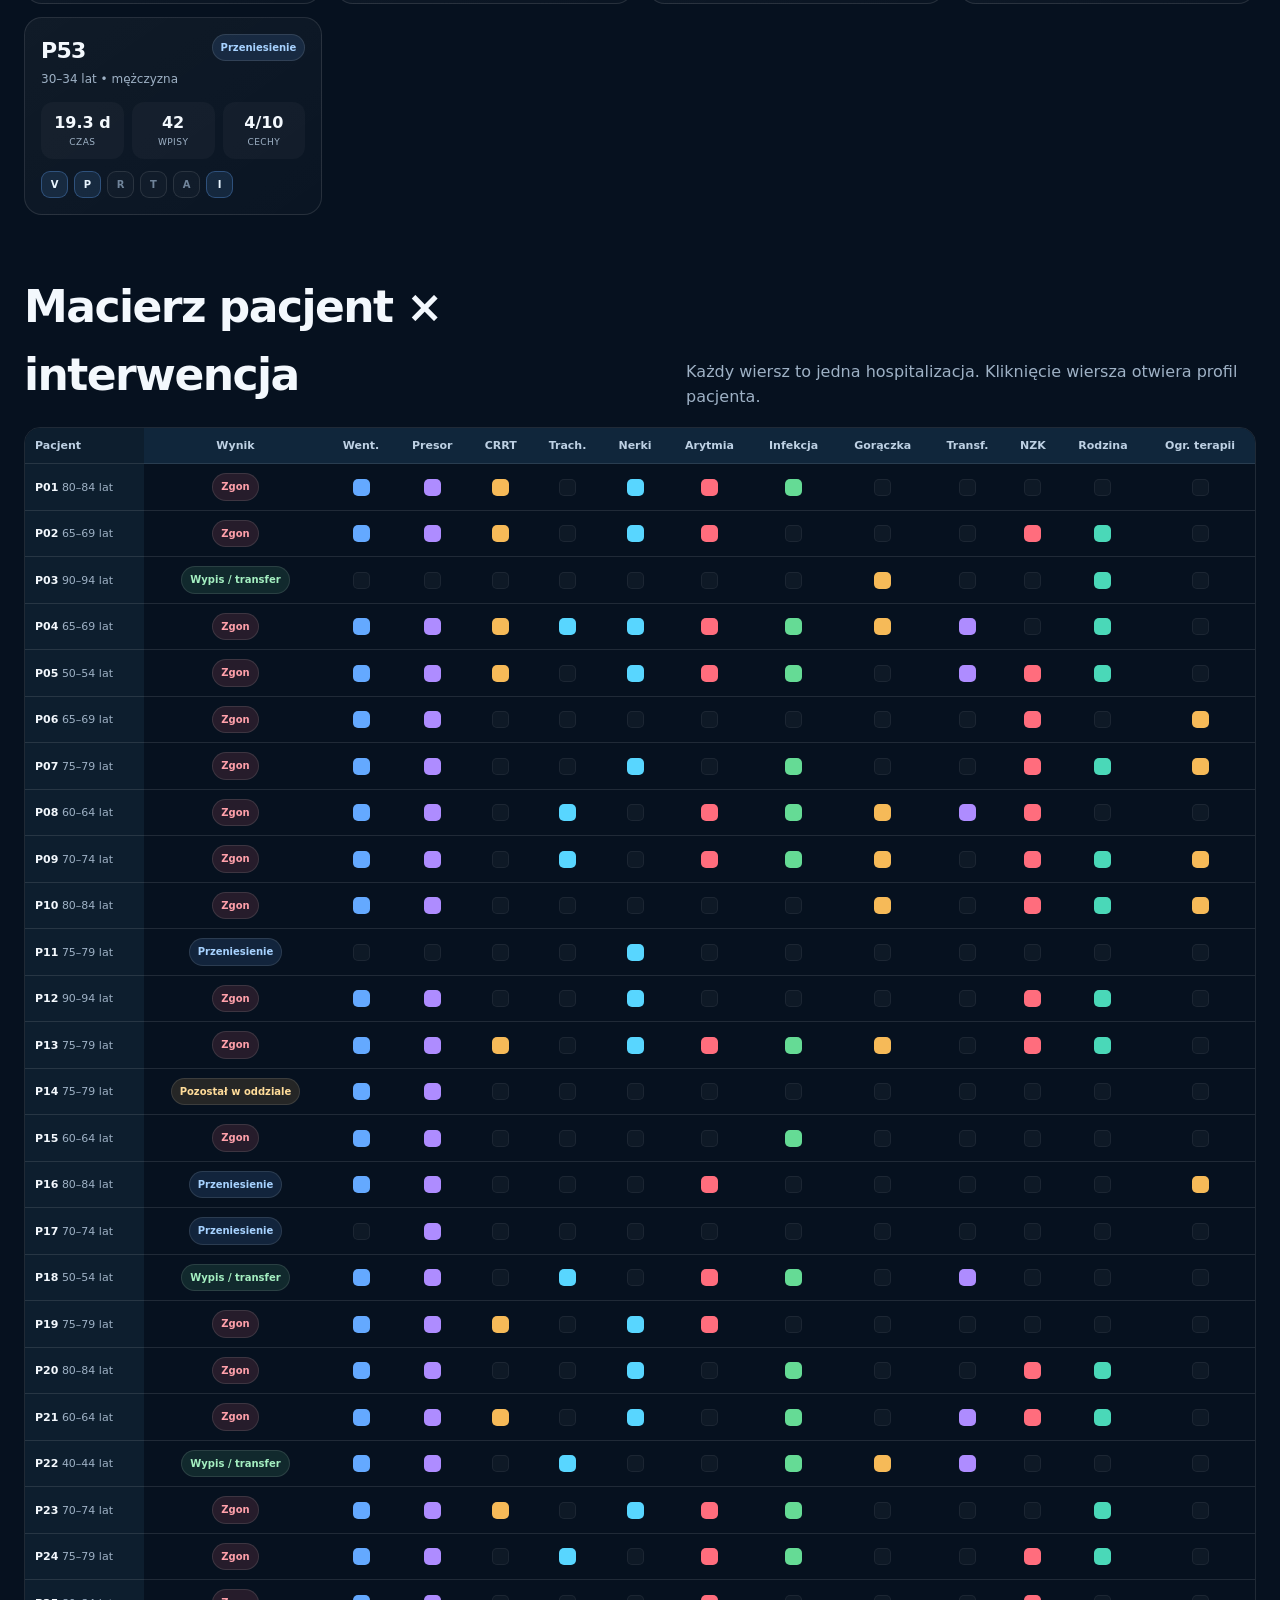
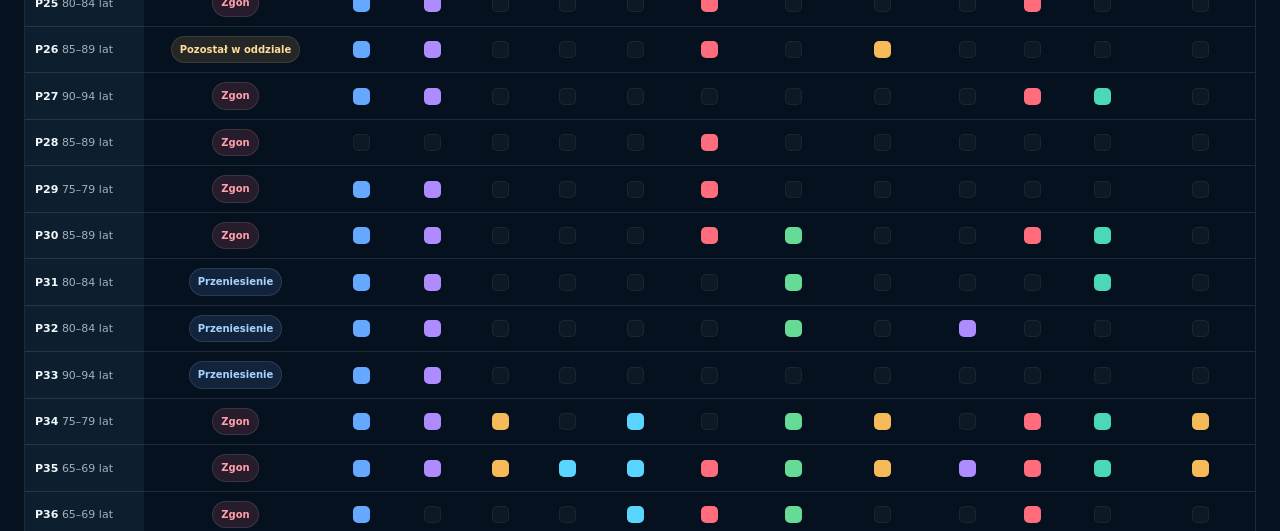
==== commit 113155f2: "Publish detailed hospitalizacja statistics on GitHub Pages" ====
--- a/raport-oit/index.html
+++ b/raport-oit/index.html
@@ -16,7 +16,7 @@
 <div class="wrap" id="loader"><div class="card"><div class="spinner"></div><h1>Ładowanie raportu</h1><p>Statystyka ogólna i 53 indywidualne profile pacjentów.</p><div class="err" id="err"></div></div></div>
 <script>
 (async()=>{
-  const VERSION='20260711-v9';
+  const VERSION='20260711-v9a';
   const initialError=document.getElementById('err');
   let reportMounted=false;
 
@@ -67,10 +67,10 @@
     for(const script of scripts)await activateScript(script);
     await activateExternal(`enhance-v9.js?${VERSION}`);
 
-    const verify=()=>{const cards=document.querySelectorAll('#patientGrid .patient-card').length,rows=document.querySelectorAll('#matrixBody tr').length,charts=document.querySelectorAll('.chart svg').length,details=document.querySelectorAll('#oa-details .oa-card').length;if(cards!==53||rows!==53||charts<5||details<8){errorBox(captured.length?captured.join('\n'):`karty=${cards}/53, wiersze=${rows}/53, wykresy=${charts}/5, sekcje szczegółowe=${details}/8`);return false}const banner=document.getElementById('report-runtime-error');if(banner)banner.remove();return true};
+    const verify=()=>{const cards=document.querySelectorAll('#patientGrid .patient-card').length,rows=document.querySelectorAll('#matrixBody tr').length,charts=document.querySelectorAll('.chart svg').length,details=document.querySelectorAll('#oa-details .oa-card').length,legacy=/\bepizod/i.test(document.body.innerText||'');if(cards!==53||rows!==53||charts<5||details<8||legacy){errorBox(captured.length?captured.join('\n'):`karty=${cards}/53, wiersze=${rows}/53, wykresy=${charts}/5, sekcje szczegółowe=${details}/8, stare nazewnictwo=${legacy?'tak':'nie'}`);return false}const banner=document.getElementById('report-runtime-error');if(banner)banner.remove();return true};
     requestAnimationFrame(()=>requestAnimationFrame(()=>{if(!verify())setTimeout(verify,900);}));
   }catch(error){console.error(error);errorBox(error&&error.message?error.message:String(error),'fatal');}
 })();
 </script>
 </body>
-</html>
+</html>
